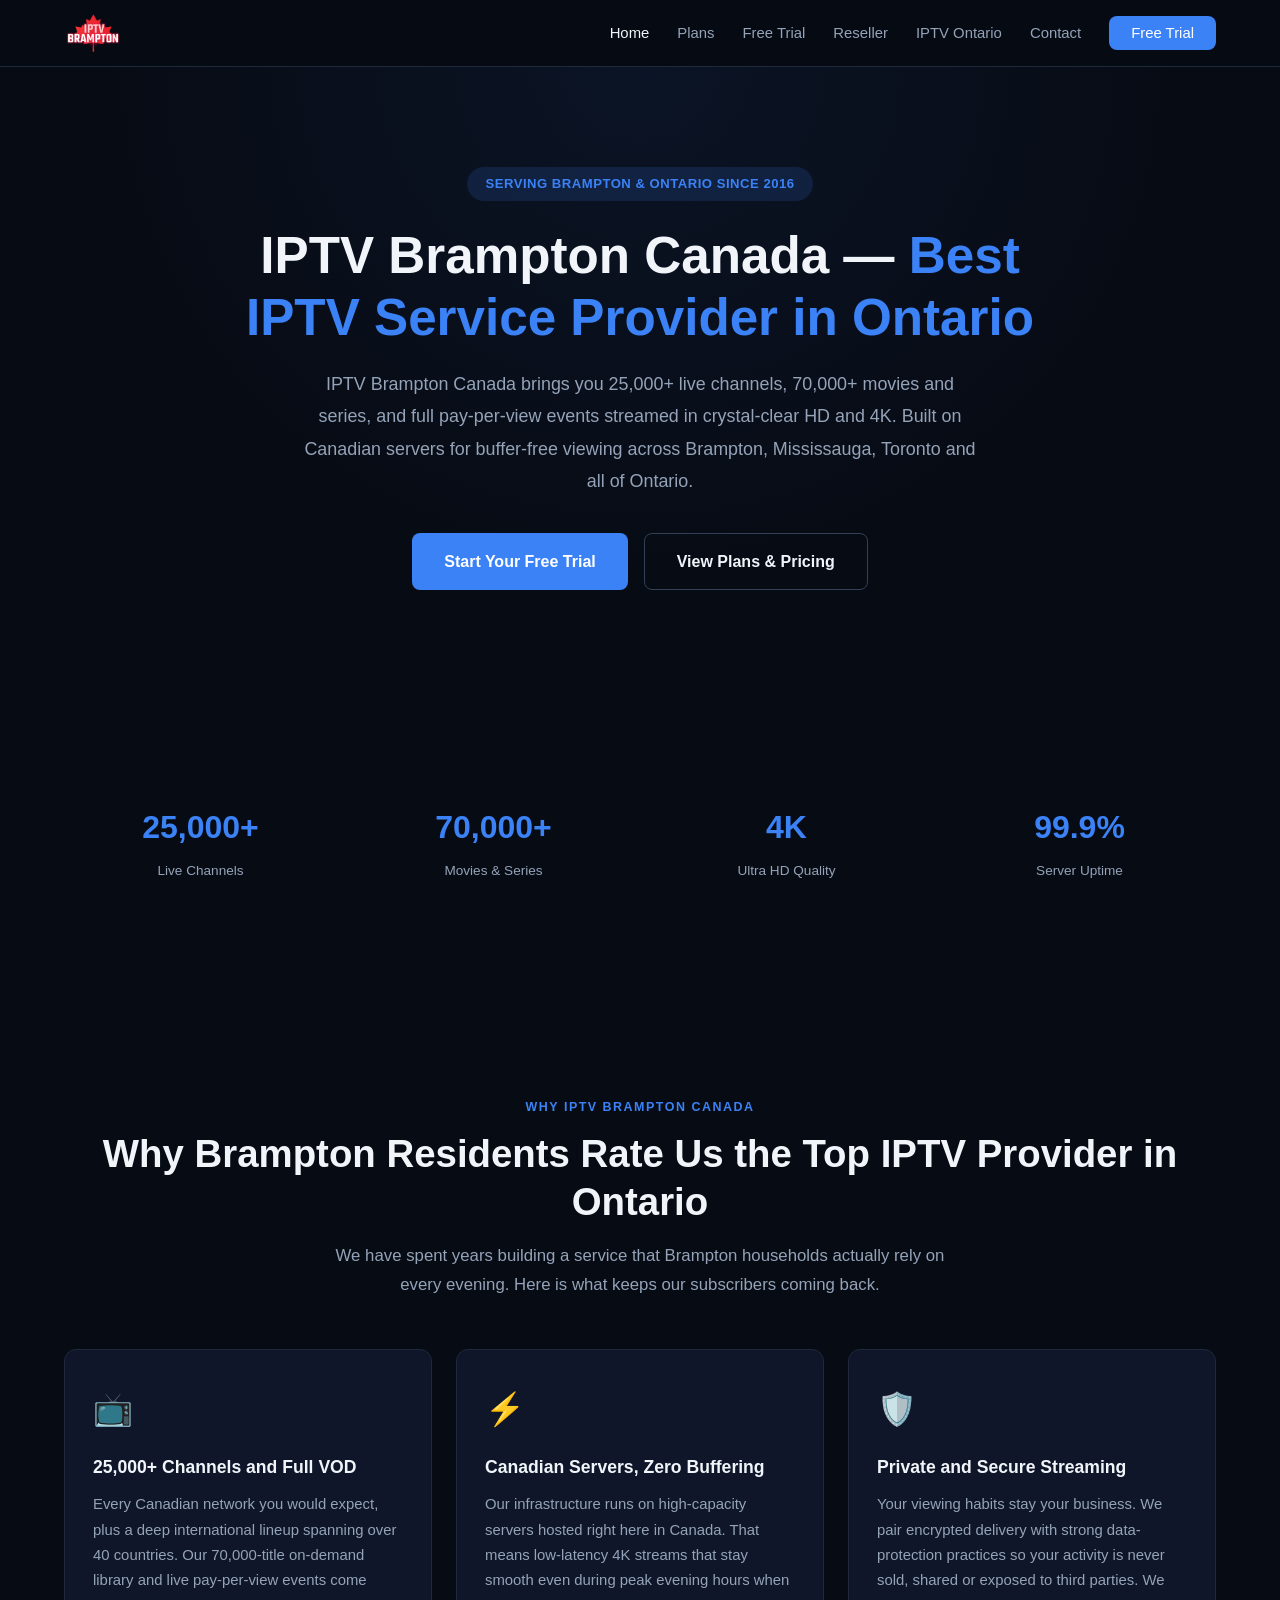
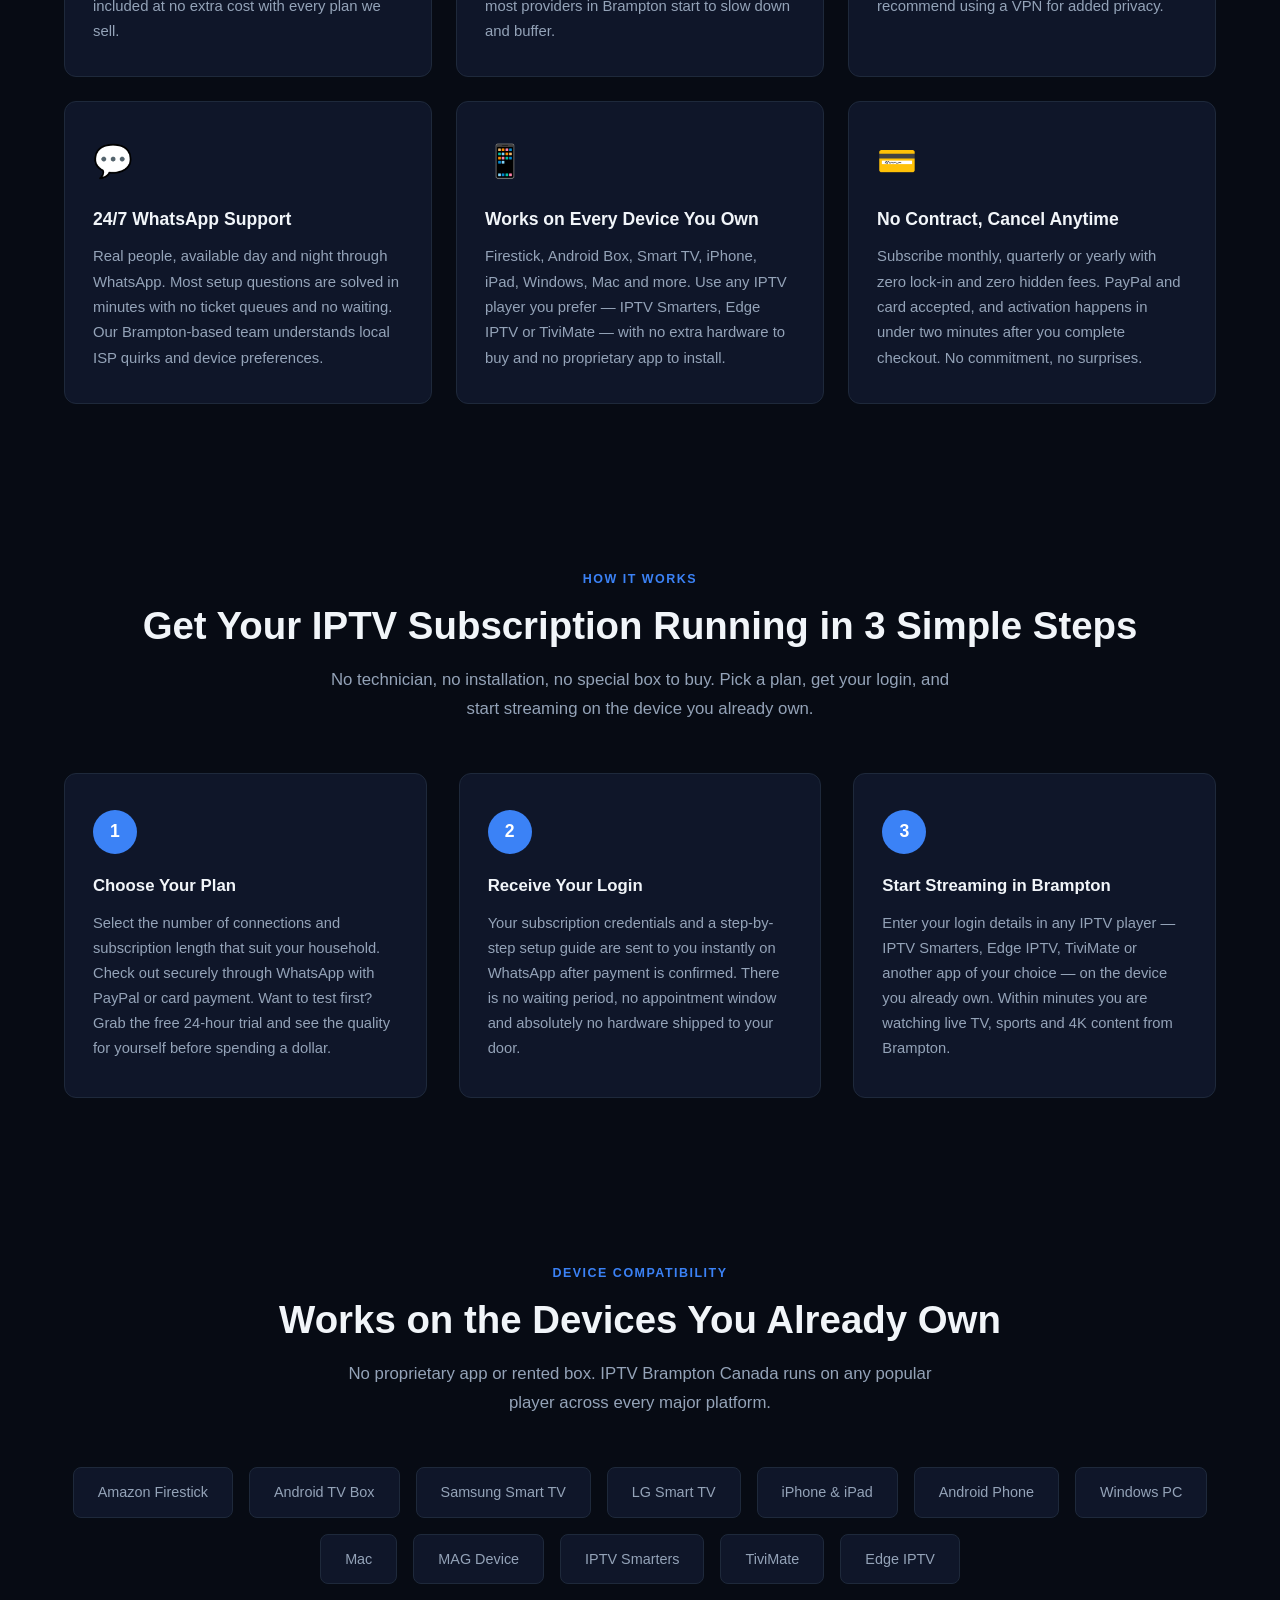
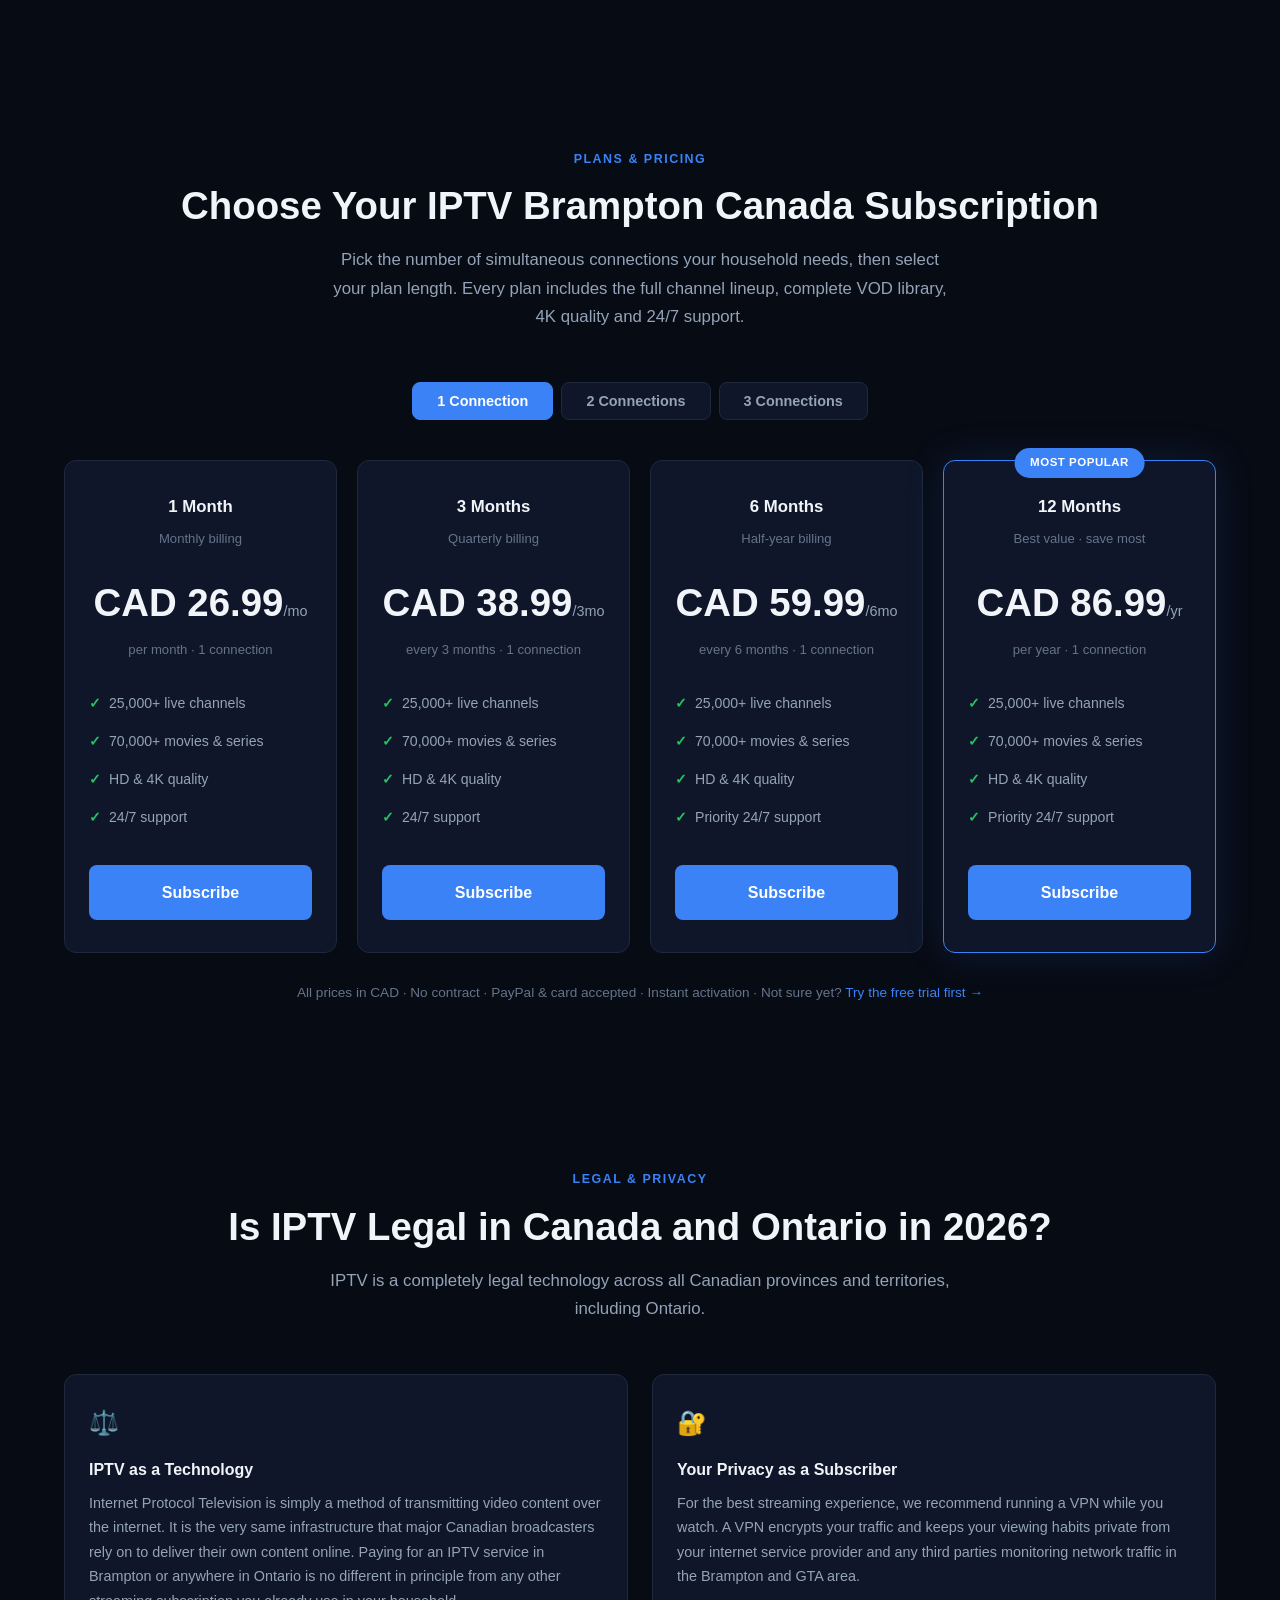
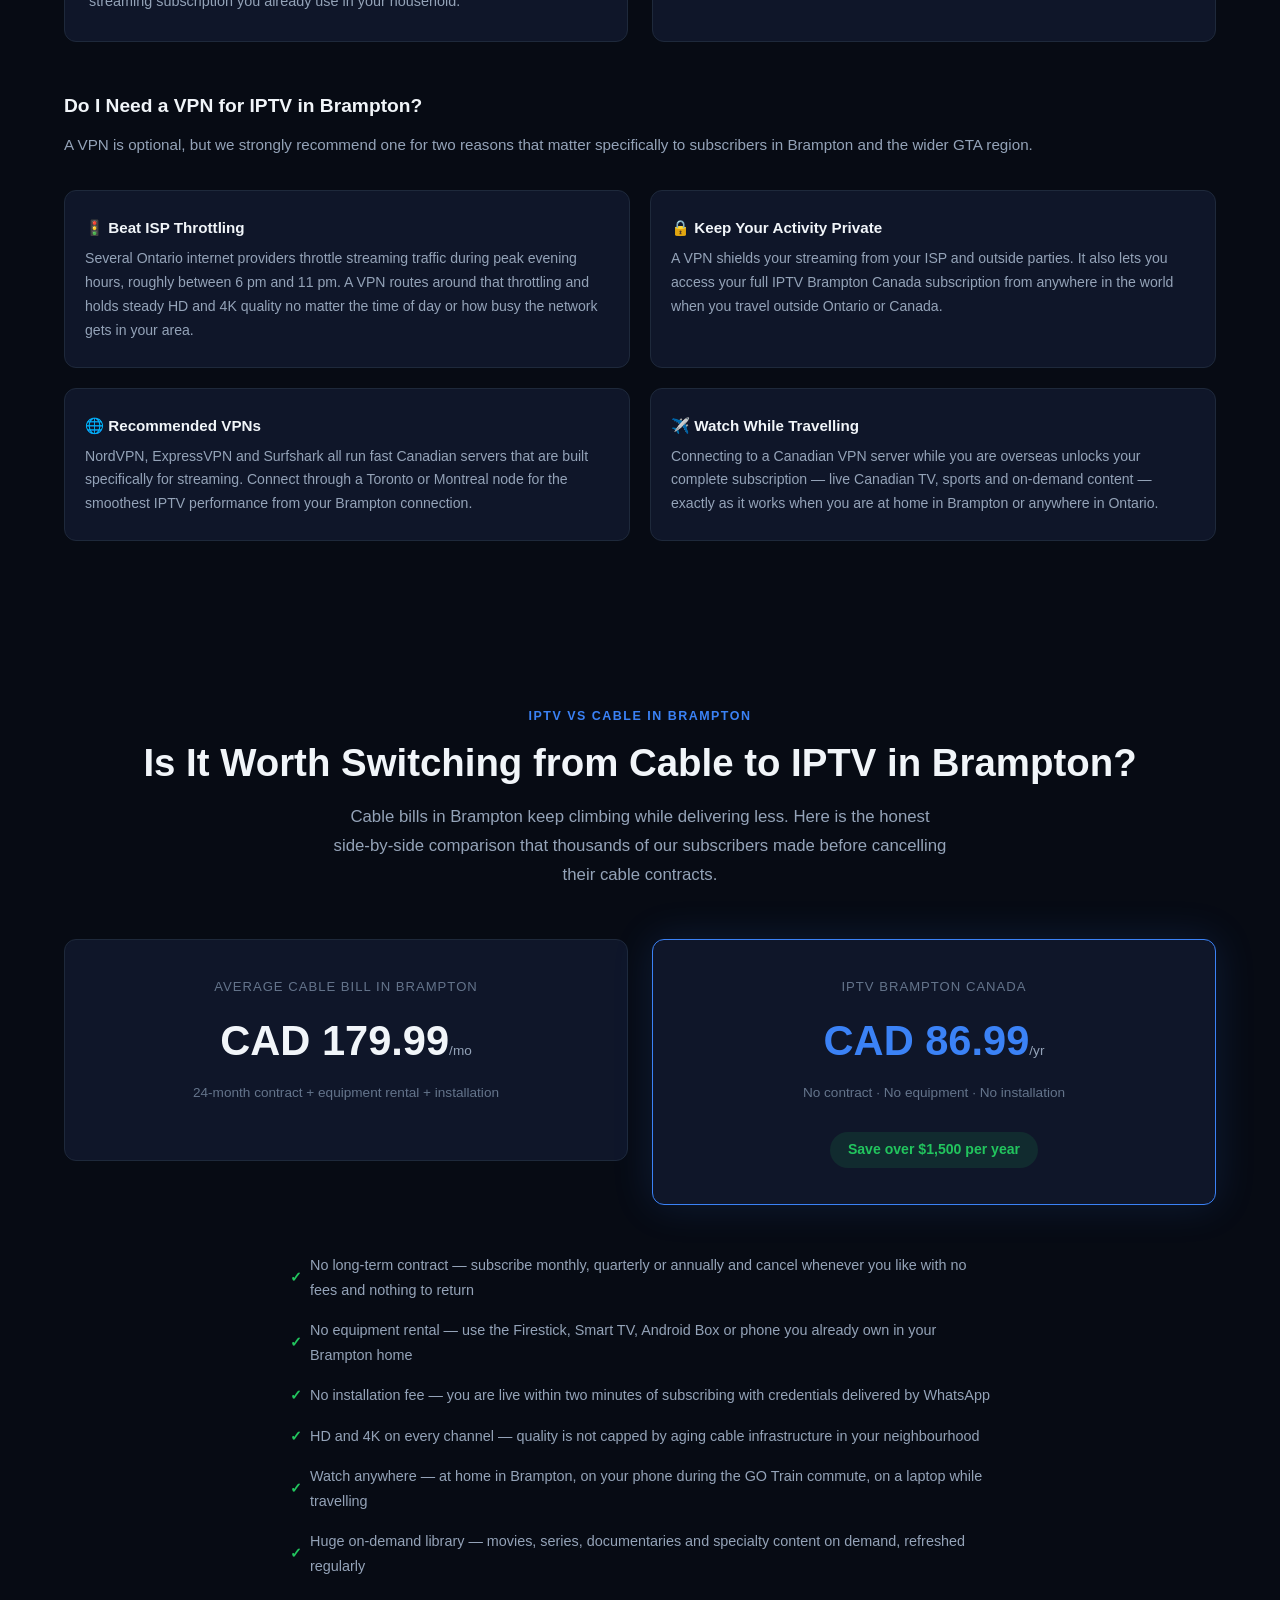
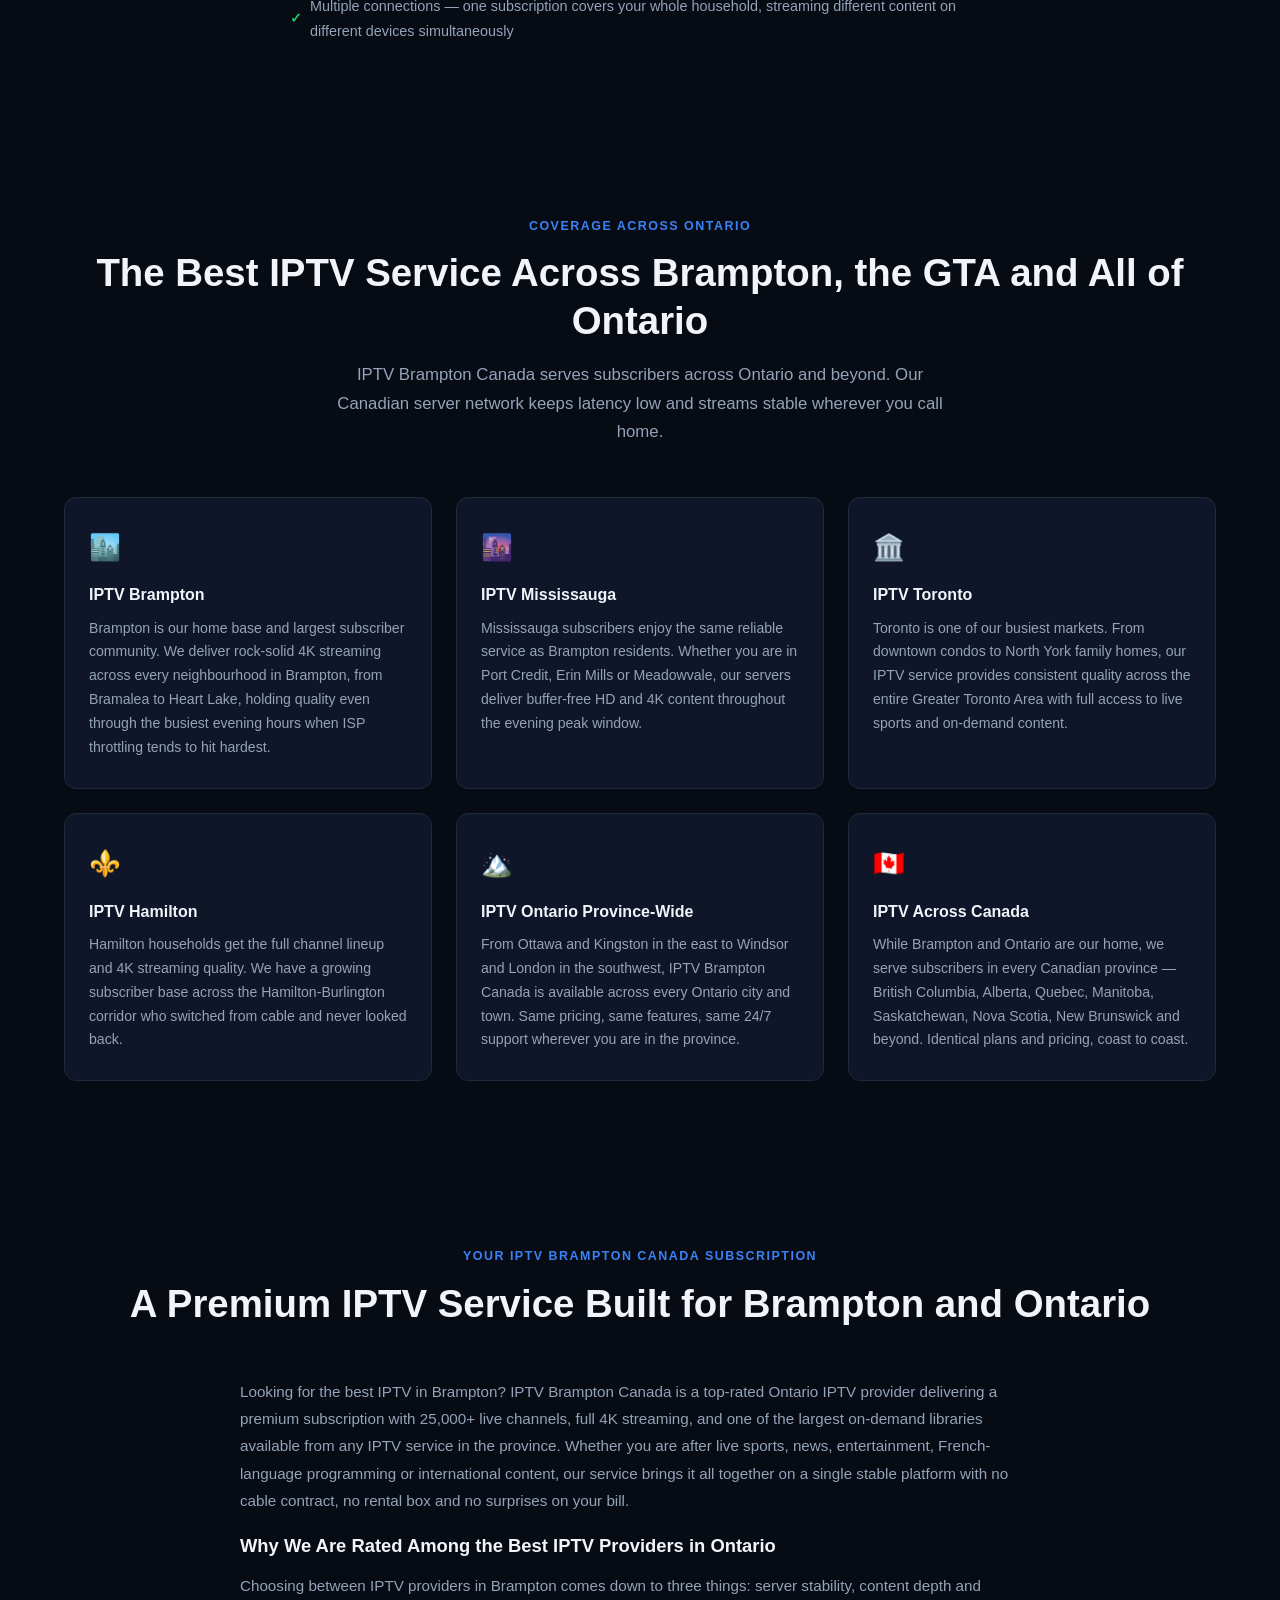
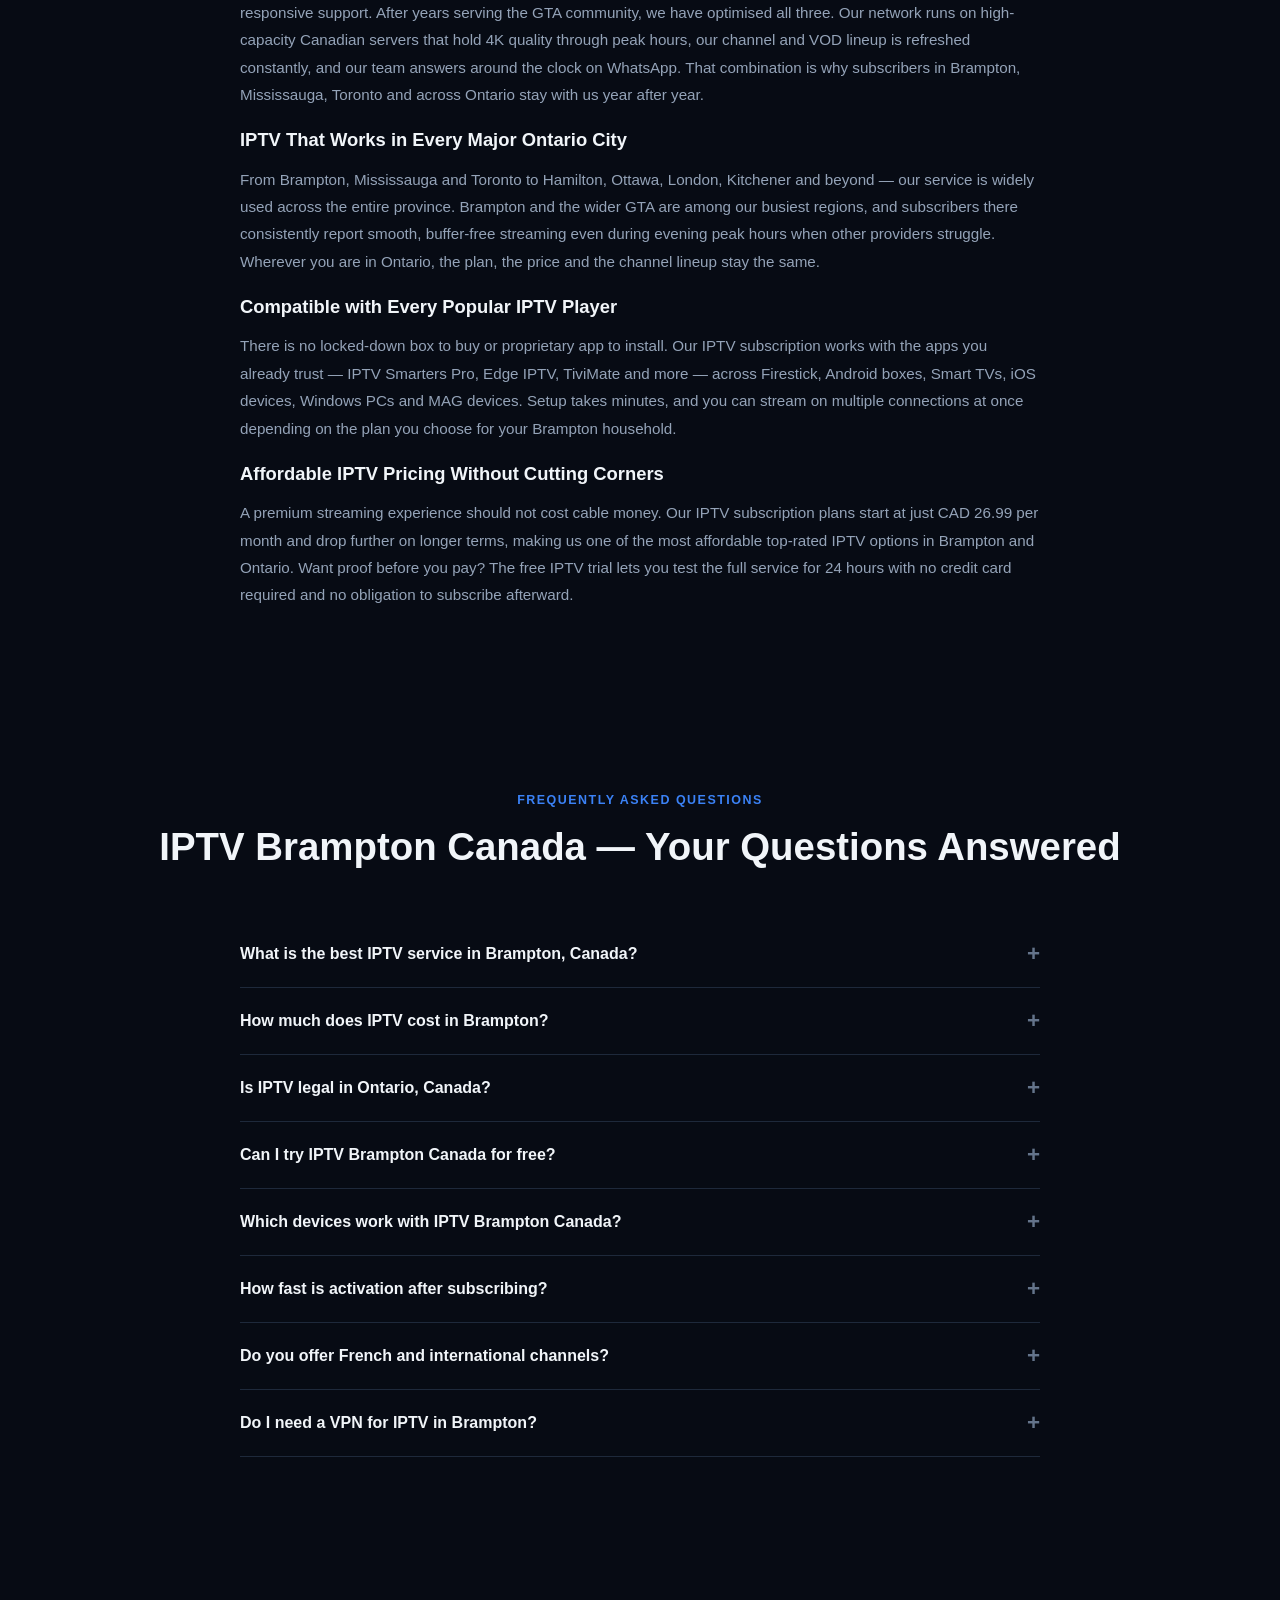
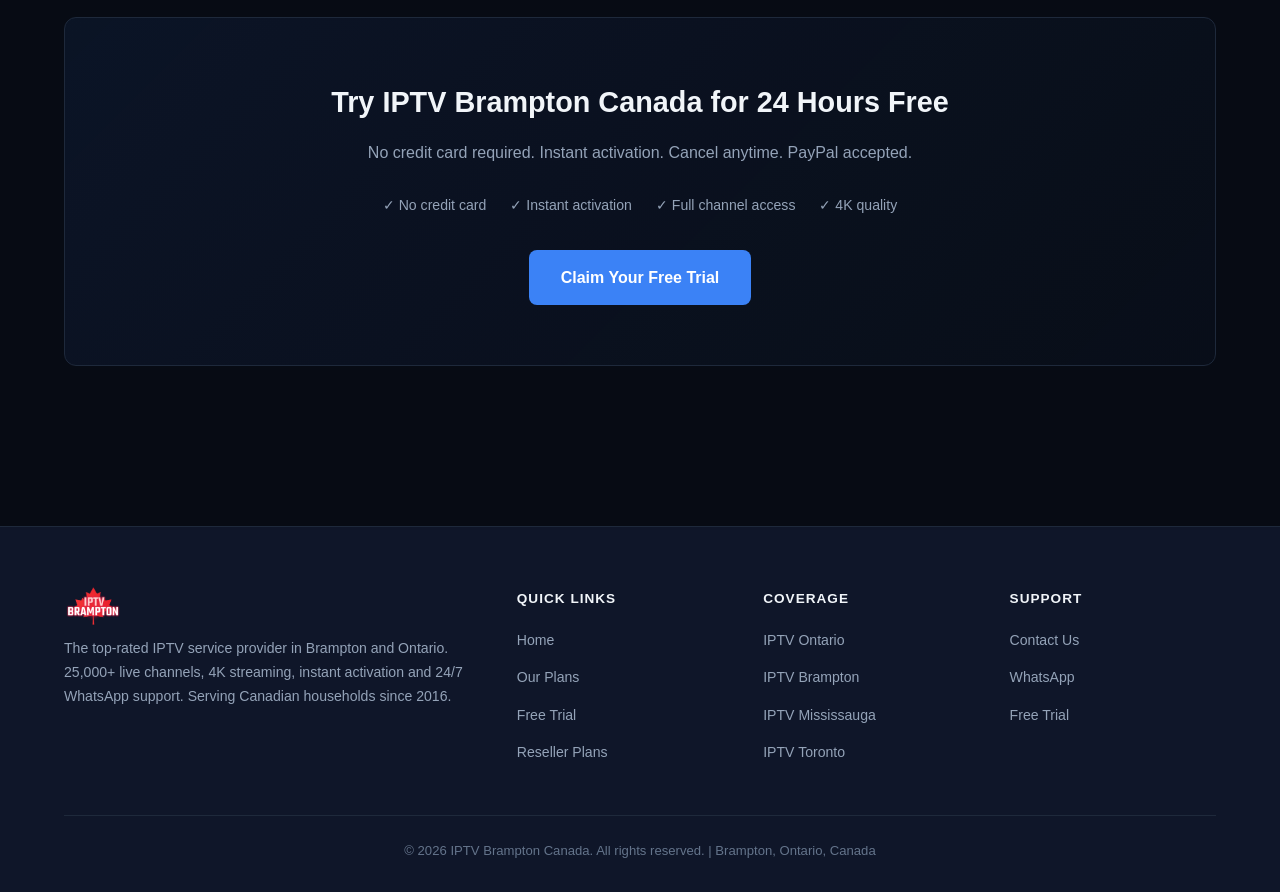
==== index.html @ fc70b1b8 "Add files via upload" ====
<!DOCTYPE html>
<html lang="en">
<head>
<meta charset="UTF-8">
<meta name="viewport" content="width=device-width,initial-scale=1">
<title>IPTV Brampton Canada | Best IPTV Service Provider in Ontario</title>
<meta name="description" content="IPTV Brampton Canada — the top-rated IPTV service provider in Ontario. 25,000+ live channels, 4K streaming, instant activation. Serving Brampton, Mississauga, Toronto and all of Ontario since 2016.">
<meta name="keywords" content="iptv brampton canada, iptv brampton, iptv brampton ontario, brampton iptv, iptv in brampton, iptv ontario, best iptv brampton">
<link rel="canonical" href="https://iptvbramptoncanada.com/">
<link rel="icon" type="image/png" href="/images/favicon.png">
<meta property="og:title" content="IPTV Brampton Canada | Best IPTV Service Provider in Ontario">
<meta property="og:description" content="Top-rated IPTV service in Brampton and Ontario. 25,000+ channels, 4K quality, instant setup. Try free for 24 hours.">
<meta property="og:url" content="https://iptvbramptoncanada.com/">
<meta property="og:type" content="website">
<meta property="og:image" content="https://iptvbramptoncanada.com/images/logo.png">
<meta name="twitter:card" content="summary_large_image">
<meta name="robots" content="index, follow, max-snippet:-1, max-image-preview:large">
<link rel="stylesheet" href="/css/style.css">
<script type="application/ld+json">
{
  "@context":"https://schema.org",
  "@type":"LocalBusiness",
  "name":"IPTV Brampton Canada",
  "description":"Best IPTV service provider in Brampton, Ontario. Premium live TV, sports and 4K streaming.",
  "url":"https://iptvbramptoncanada.com",
  "image":"https://iptvbramptoncanada.com/images/logo.png",
  "telephone":"+14502317827",
  "address":{"@type":"PostalAddress","addressLocality":"Brampton","addressRegion":"Ontario","addressCountry":"CA"},
  "areaServed":[
    {"@type":"City","name":"Brampton"},
    {"@type":"City","name":"Mississauga"},
    {"@type":"City","name":"Toronto"},
    {"@type":"AdministrativeArea","name":"Ontario"}
  ],
  "priceRange":"CAD 26.99 - CAD 86.99",
  "sameAs":[]
}
</script>
<script type="application/ld+json">
{
  "@context":"https://schema.org",
  "@type":"FAQPage",
  "mainEntity":[
    {"@type":"Question","name":"What is the best IPTV service in Brampton, Canada?","acceptedAnswer":{"@type":"Answer","text":"IPTV Brampton Canada is consistently rated among the top IPTV providers in Brampton and Ontario. With 25,000+ live channels, 4K streaming quality, Canadian-hosted servers and instant activation, our service delivers reliable entertainment to thousands of households across the GTA. Start with our free 24-hour trial to see the difference."}},
    {"@type":"Question","name":"How much does IPTV cost in Brampton?","acceptedAnswer":{"@type":"Answer","text":"Our IPTV plans start at CAD 26.99 per month for a single connection. The 12-month plan costs CAD 86.99 per year, offering the best value. Multi-connection plans for households are also available. There is no contract, no equipment fee, and PayPal and card are accepted."}},
    {"@type":"Question","name":"Is IPTV legal in Ontario, Canada?","acceptedAnswer":{"@type":"Answer","text":"Yes, IPTV is a fully legal technology in Canada. Internet Protocol Television simply delivers video content over the internet, the same way platforms like Netflix or Crave operate. The CRTC regulates Canadian broadcasting but does not restrict IPTV as a delivery method."}},
    {"@type":"Question","name":"Can I try IPTV Brampton Canada for free?","acceptedAnswer":{"@type":"Answer","text":"Absolutely. We offer a free 24-hour trial with no credit card required. You get full access to every channel, the complete on-demand library, and 4K streaming quality so you can test the service on your own devices before subscribing."}},
    {"@type":"Question","name":"Which devices work with IPTV Brampton Canada?","acceptedAnswer":{"@type":"Answer","text":"Our service works on Amazon Firestick, Android boxes and phones, Samsung and LG Smart TVs, iPhones, iPads, Windows PCs and Macs. You can use any popular IPTV player including IPTV Smarters, TiviMate, or Edge IPTV — no special hardware needed."}},
    {"@type":"Question","name":"How fast is activation after subscribing?","acceptedAnswer":{"@type":"Answer","text":"Activation is instant. After payment, your login credentials and setup instructions are sent via WhatsApp within minutes. Most subscribers are streaming within two minutes of checkout, with no technician visit required."}}
  ]
}
</script>
</head>
<body>

<header class="site-header">
  <div class="header-inner">
    <a href="/" class="logo"><img src="/images/logo.png" alt="IPTV Brampton Canada" width="160" height="38"> </a>
    <button class="hamburger" aria-label="Menu">&#9776;</button>
    <nav>
      <ul class="nav">
        <li><a href="/" class="active">Home</a></li>
        <li><a href="/our-plans/">Plans</a></li>
        <li><a href="/free-trial/">Free Trial</a></li>
        <li><a href="/reseller-plans/">Reseller</a></li>
        <li><a href="/iptv-ontario/">IPTV Ontario</a></li>
        <li><a href="/contact/">Contact</a></li>
        <li><a href="https://wa.me/14502317827?text=Hey%20Iptvbramptoncanada%2C%20i%20want%20a%20free%20trial%20before%20subscribing" class="nav-cta" target="_blank" rel="noopener">Free Trial</a></li>
      </ul>
    </nav>
  </div>
</header>

<main>

<section class="hero">
  <div class="container">
    <span class="hero-badge">SERVING BRAMPTON &amp; ONTARIO SINCE 2016</span>
    <h1>IPTV Brampton Canada &mdash; <span>Best IPTV Service Provider in Ontario</span></h1>
    <p>IPTV Brampton Canada brings you 25,000+ live channels, 70,000+ movies and series, and full pay-per-view events streamed in crystal-clear HD and 4K. Built on Canadian servers for buffer-free viewing across Brampton, Mississauga, Toronto and all of Ontario.</p>
    <div class="hero-btns">
      <a href="https://wa.me/14502317827?text=Hey%20Iptvbramptoncanada%2C%20i%20want%20a%20free%20trial%20before%20subscribing" class="btn btn-primary" target="_blank" rel="noopener">Start Your Free Trial</a>
      <a href="/our-plans/" class="btn btn-outline">View Plans &amp; Pricing</a>
    </div>
  </div>
</section>

<section>
  <div class="container">
    <div class="stats">
      <div class="stat"><div class="stat-num">25,000+</div><div class="stat-label">Live Channels</div></div>
      <div class="stat"><div class="stat-num">70,000+</div><div class="stat-label">Movies &amp; Series</div></div>
      <div class="stat"><div class="stat-num">4K</div><div class="stat-label">Ultra HD Quality</div></div>
      <div class="stat"><div class="stat-num">99.9%</div><div class="stat-label">Server Uptime</div></div>
    </div>
  </div>
</section>

<section id="why">
  <div class="container">
    <div class="section-header center">
      <span class="section-badge">Why IPTV Brampton Canada</span>
      <h2 class="section-title">Why Brampton Residents Rate Us the Top IPTV Provider in Ontario</h2>
      <p class="section-sub">We have spent years building a service that Brampton households actually rely on every evening. Here is what keeps our subscribers coming back.</p>
    </div>
    <div class="features-grid">
      <div class="feature-card">
        <div class="feature-icon">📺</div>
        <h3>25,000+ Channels and Full VOD</h3>
        <p>Every Canadian network you would expect, plus a deep international lineup spanning over 40 countries. Our 70,000-title on-demand library and live pay-per-view events come included at no extra cost with every plan we sell.</p>
      </div>
      <div class="feature-card">
        <div class="feature-icon">⚡</div>
        <h3>Canadian Servers, Zero Buffering</h3>
        <p>Our infrastructure runs on high-capacity servers hosted right here in Canada. That means low-latency 4K streams that stay smooth even during peak evening hours when most providers in Brampton start to slow down and buffer.</p>
      </div>
      <div class="feature-card">
        <div class="feature-icon">🛡️</div>
        <h3>Private and Secure Streaming</h3>
        <p>Your viewing habits stay your business. We pair encrypted delivery with strong data-protection practices so your activity is never sold, shared or exposed to third parties. We recommend using a VPN for added privacy.</p>
      </div>
      <div class="feature-card">
        <div class="feature-icon">💬</div>
        <h3>24/7 WhatsApp Support</h3>
        <p>Real people, available day and night through WhatsApp. Most setup questions are solved in minutes with no ticket queues and no waiting. Our Brampton-based team understands local ISP quirks and device preferences.</p>
      </div>
      <div class="feature-card">
        <div class="feature-icon">📱</div>
        <h3>Works on Every Device You Own</h3>
        <p>Firestick, Android Box, Smart TV, iPhone, iPad, Windows, Mac and more. Use any IPTV player you prefer — IPTV Smarters, Edge IPTV or TiviMate — with no extra hardware to buy and no proprietary app to install.</p>
      </div>
      <div class="feature-card">
        <div class="feature-icon">💳</div>
        <h3>No Contract, Cancel Anytime</h3>
        <p>Subscribe monthly, quarterly or yearly with zero lock-in and zero hidden fees. PayPal and card accepted, and activation happens in under two minutes after you complete checkout. No commitment, no surprises.</p>
      </div>
    </div>
  </div>
</section>

<section id="how">
  <div class="container">
    <div class="section-header center">
      <span class="section-badge">How It Works</span>
      <h2 class="section-title">Get Your IPTV Subscription Running in 3 Simple Steps</h2>
      <p class="section-sub">No technician, no installation, no special box to buy. Pick a plan, get your login, and start streaming on the device you already own.</p>
    </div>
    <div class="steps">
      <div class="step">
        <div class="step-num">1</div>
        <h3>Choose Your Plan</h3>
        <p>Select the number of connections and subscription length that suit your household. Check out securely through WhatsApp with PayPal or card payment. Want to test first? Grab the free 24-hour trial and see the quality for yourself before spending a dollar.</p>
      </div>
      <div class="step">
        <div class="step-num">2</div>
        <h3>Receive Your Login</h3>
        <p>Your subscription credentials and a step-by-step setup guide are sent to you instantly on WhatsApp after payment is confirmed. There is no waiting period, no appointment window and absolutely no hardware shipped to your door.</p>
      </div>
      <div class="step">
        <div class="step-num">3</div>
        <h3>Start Streaming in Brampton</h3>
        <p>Enter your login details in any IPTV player — IPTV Smarters, Edge IPTV, TiviMate or another app of your choice — on the device you already own. Within minutes you are watching live TV, sports and 4K content from Brampton.</p>
      </div>
    </div>
  </div>
</section>

<section id="devices">
  <div class="container">
    <div class="section-header center">
      <span class="section-badge">Device Compatibility</span>
      <h2 class="section-title">Works on the Devices You Already Own</h2>
      <p class="section-sub">No proprietary app or rented box. IPTV Brampton Canada runs on any popular player across every major platform.</p>
    </div>
    <div class="devices-grid">
      <span class="device-tag">Amazon Firestick</span>
      <span class="device-tag">Android TV Box</span>
      <span class="device-tag">Samsung Smart TV</span>
      <span class="device-tag">LG Smart TV</span>
      <span class="device-tag">iPhone &amp; iPad</span>
      <span class="device-tag">Android Phone</span>
      <span class="device-tag">Windows PC</span>
      <span class="device-tag">Mac</span>
      <span class="device-tag">MAG Device</span>
      <span class="device-tag">IPTV Smarters</span>
      <span class="device-tag">TiviMate</span>
      <span class="device-tag">Edge IPTV</span>
    </div>
  </div>
</section>

<section id="pricing">
  <div class="container">
    <div class="section-header center">
      <span class="section-badge">Plans &amp; Pricing</span>
      <h2 class="section-title">Choose Your IPTV Brampton Canada Subscription</h2>
      <p class="section-sub">Pick the number of simultaneous connections your household needs, then select your plan length. Every plan includes the full channel lineup, complete VOD library, 4K quality and 24/7 support.</p>
    </div>

    <div class="pricing-tabs">
      <button class="pricing-tab active" data-tab="1">1 Connection</button>
      <button class="pricing-tab" data-tab="2">2 Connections</button>
      <button class="pricing-tab" data-tab="3">3 Connections</button>
    </div>

    <div class="pricing-group" data-group="1" style="display:grid">
      <div class="pricing-grid">
        <div class="price-card">
          <h3>1 Month</h3>
          <div class="billing">Monthly billing</div>
          <div class="price-amount">CAD 26.99<span>/mo</span></div>
          <div class="price-period">per month &middot; 1 connection</div>
          <ul class="price-features">
            <li>25,000+ live channels</li>
            <li>70,000+ movies &amp; series</li>
            <li>HD &amp; 4K quality</li>
            <li>24/7 support</li>
          </ul>
          <a href="https://wa.me/14502317827?text=Hey%20Iptvbramptoncanada%2C%20I%20want%20to%20buy%201%20month%201%20connection%2C%20send%20me%20payment%20link" class="btn btn-primary" target="_blank" rel="noopener">Subscribe</a>
        </div>
        <div class="price-card">
          <h3>3 Months</h3>
          <div class="billing">Quarterly billing</div>
          <div class="price-amount">CAD 38.99<span>/3mo</span></div>
          <div class="price-period">every 3 months &middot; 1 connection</div>
          <ul class="price-features">
            <li>25,000+ live channels</li>
            <li>70,000+ movies &amp; series</li>
            <li>HD &amp; 4K quality</li>
            <li>24/7 support</li>
          </ul>
          <a href="https://wa.me/14502317827?text=Hey%20Iptvbramptoncanada%2C%20I%20want%20to%20buy%203%20months%201%20connection%2C%20send%20me%20payment%20link" class="btn btn-primary" target="_blank" rel="noopener">Subscribe</a>
        </div>
        <div class="price-card">
          <h3>6 Months</h3>
          <div class="billing">Half-year billing</div>
          <div class="price-amount">CAD 59.99<span>/6mo</span></div>
          <div class="price-period">every 6 months &middot; 1 connection</div>
          <ul class="price-features">
            <li>25,000+ live channels</li>
            <li>70,000+ movies &amp; series</li>
            <li>HD &amp; 4K quality</li>
            <li>Priority 24/7 support</li>
          </ul>
          <a href="https://wa.me/14502317827?text=Hey%20Iptvbramptoncanada%2C%20I%20want%20to%20buy%206%20months%201%20connection%2C%20send%20me%20payment%20link" class="btn btn-primary" target="_blank" rel="noopener">Subscribe</a>
        </div>
        <div class="price-card popular">
          <span class="popular-badge">Most Popular</span>
          <h3>12 Months</h3>
          <div class="billing">Best value &middot; save most</div>
          <div class="price-amount">CAD 86.99<span>/yr</span></div>
          <div class="price-period">per year &middot; 1 connection</div>
          <ul class="price-features">
            <li>25,000+ live channels</li>
            <li>70,000+ movies &amp; series</li>
            <li>HD &amp; 4K quality</li>
            <li>Priority 24/7 support</li>
          </ul>
          <a href="https://wa.me/14502317827?text=Hey%20Iptvbramptoncanada%2C%20I%20want%20to%20buy%2012%20months%201%20connection%2C%20send%20me%20payment%20link" class="btn btn-primary" target="_blank" rel="noopener">Subscribe</a>
        </div>
      </div>
    </div>

    <div class="pricing-group" data-group="2" style="display:none">
      <div class="pricing-grid">
        <div class="price-card">
          <h3>1 Month</h3>
          <div class="billing">Monthly billing</div>
          <div class="price-amount">CAD 34.99<span>/mo</span></div>
          <div class="price-period">per month &middot; 2 connections</div>
          <ul class="price-features">
            <li>25,000+ live channels</li>
            <li>70,000+ movies &amp; series</li>
            <li>HD &amp; 4K quality</li>
            <li>24/7 support</li>
          </ul>
          <a href="https://wa.me/14502317827?text=Hey%20Iptvbramptoncanada%2C%20I%20want%20to%20buy%201%20month%202%20connections%2C%20send%20me%20payment%20link" class="btn btn-primary" target="_blank" rel="noopener">Subscribe</a>
        </div>
        <div class="price-card">
          <h3>3 Months</h3>
          <div class="billing">Quarterly billing</div>
          <div class="price-amount">CAD 49.99<span>/3mo</span></div>
          <div class="price-period">every 3 months &middot; 2 connections</div>
          <ul class="price-features">
            <li>25,000+ live channels</li>
            <li>70,000+ movies &amp; series</li>
            <li>HD &amp; 4K quality</li>
            <li>24/7 support</li>
          </ul>
          <a href="https://wa.me/14502317827?text=Hey%20Iptvbramptoncanada%2C%20I%20want%20to%20buy%203%20months%202%20connections%2C%20send%20me%20payment%20link" class="btn btn-primary" target="_blank" rel="noopener">Subscribe</a>
        </div>
        <div class="price-card">
          <h3>6 Months</h3>
          <div class="billing">Half-year billing</div>
          <div class="price-amount">CAD 74.99<span>/6mo</span></div>
          <div class="price-period">every 6 months &middot; 2 connections</div>
          <ul class="price-features">
            <li>25,000+ live channels</li>
            <li>70,000+ movies &amp; series</li>
            <li>HD &amp; 4K quality</li>
            <li>Priority 24/7 support</li>
          </ul>
          <a href="https://wa.me/14502317827?text=Hey%20Iptvbramptoncanada%2C%20I%20want%20to%20buy%206%20months%202%20connections%2C%20send%20me%20payment%20link" class="btn btn-primary" target="_blank" rel="noopener">Subscribe</a>
        </div>
        <div class="price-card popular">
          <span class="popular-badge">Most Popular</span>
          <h3>12 Months</h3>
          <div class="billing">Best value &middot; save most</div>
          <div class="price-amount">CAD 109.99<span>/yr</span></div>
          <div class="price-period">per year &middot; 2 connections</div>
          <ul class="price-features">
            <li>25,000+ live channels</li>
            <li>70,000+ movies &amp; series</li>
            <li>HD &amp; 4K quality</li>
            <li>Priority 24/7 support</li>
          </ul>
          <a href="https://wa.me/14502317827?text=Hey%20Iptvbramptoncanada%2C%20I%20want%20to%20buy%2012%20months%202%20connections%2C%20send%20me%20payment%20link" class="btn btn-primary" target="_blank" rel="noopener">Subscribe</a>
        </div>
      </div>
    </div>

    <div class="pricing-group" data-group="3" style="display:none">
      <div class="pricing-grid">
        <div class="price-card">
          <h3>1 Month</h3>
          <div class="billing">Monthly billing</div>
          <div class="price-amount">CAD 42.99<span>/mo</span></div>
          <div class="price-period">per month &middot; 3 connections</div>
          <ul class="price-features">
            <li>25,000+ live channels</li>
            <li>70,000+ movies &amp; series</li>
            <li>HD &amp; 4K quality</li>
            <li>24/7 support</li>
          </ul>
          <a href="https://wa.me/14502317827?text=Hey%20Iptvbramptoncanada%2C%20I%20want%20to%20buy%201%20month%203%20connections%2C%20send%20me%20payment%20link" class="btn btn-primary" target="_blank" rel="noopener">Subscribe</a>
        </div>
        <div class="price-card">
          <h3>3 Months</h3>
          <div class="billing">Quarterly billing</div>
          <div class="price-amount">CAD 59.99<span>/3mo</span></div>
          <div class="price-period">every 3 months &middot; 3 connections</div>
          <ul class="price-features">
            <li>25,000+ live channels</li>
            <li>70,000+ movies &amp; series</li>
            <li>HD &amp; 4K quality</li>
            <li>24/7 support</li>
          </ul>
          <a href="https://wa.me/14502317827?text=Hey%20Iptvbramptoncanada%2C%20I%20want%20to%20buy%203%20months%203%20connections%2C%20send%20me%20payment%20link" class="btn btn-primary" target="_blank" rel="noopener">Subscribe</a>
        </div>
        <div class="price-card">
          <h3>6 Months</h3>
          <div class="billing">Half-year billing</div>
          <div class="price-amount">CAD 89.99<span>/6mo</span></div>
          <div class="price-period">every 6 months &middot; 3 connections</div>
          <ul class="price-features">
            <li>25,000+ live channels</li>
            <li>70,000+ movies &amp; series</li>
            <li>HD &amp; 4K quality</li>
            <li>Priority 24/7 support</li>
          </ul>
          <a href="https://wa.me/14502317827?text=Hey%20Iptvbramptoncanada%2C%20I%20want%20to%20buy%206%20months%203%20connections%2C%20send%20me%20payment%20link" class="btn btn-primary" target="_blank" rel="noopener">Subscribe</a>
        </div>
        <div class="price-card popular">
          <span class="popular-badge">Most Popular</span>
          <h3>12 Months</h3>
          <div class="billing">Best value &middot; save most</div>
          <div class="price-amount">CAD 129.99<span>/yr</span></div>
          <div class="price-period">per year &middot; 3 connections</div>
          <ul class="price-features">
            <li>25,000+ live channels</li>
            <li>70,000+ movies &amp; series</li>
            <li>HD &amp; 4K quality</li>
            <li>Priority 24/7 support</li>
          </ul>
          <a href="https://wa.me/14502317827?text=Hey%20Iptvbramptoncanada%2C%20I%20want%20to%20buy%2012%20months%203%20connections%2C%20send%20me%20payment%20link" class="btn btn-primary" target="_blank" rel="noopener">Subscribe</a>
        </div>
      </div>
    </div>

    <p class="pricing-note">All prices in CAD &middot; No contract &middot; PayPal &amp; card accepted &middot; Instant activation &middot; Not sure yet? <a href="https://wa.me/14502317827?text=Hey%20Iptvbramptoncanada%2C%20i%20want%20a%20free%20trial%20before%20subscribing" target="_blank" rel="noopener">Try the free trial first &rarr;</a></p>
  </div>
</section>

<section id="legal">
  <div class="container">
    <div class="section-header center">
      <span class="section-badge">Legal &amp; Privacy</span>
      <h2 class="section-title">Is IPTV Legal in Canada and Ontario in 2026?</h2>
      <p class="section-sub">IPTV is a completely legal technology across all Canadian provinces and territories, including Ontario.</p>
    </div>
    <div class="legal-grid">
      <div class="legal-card">
        <div class="icon">⚖️</div>
        <h3>IPTV as a Technology</h3>
        <p>Internet Protocol Television is simply a method of transmitting video content over the internet. It is the very same infrastructure that major Canadian broadcasters rely on to deliver their own content online. Paying for an IPTV service in Brampton or anywhere in Ontario is no different in principle from any other streaming subscription you already use in your household.</p>
      </div>
      <div class="legal-card">
        <div class="icon">🔐</div>
        <h3>Your Privacy as a Subscriber</h3>
        <p>For the best streaming experience, we recommend running a VPN while you watch. A VPN encrypts your traffic and keeps your viewing habits private from your internet service provider and any third parties monitoring network traffic in the Brampton and GTA area.</p>
      </div>
    </div>

    <h3 style="margin-top:48px;margin-bottom:8px;font-size:1.2rem">Do I Need a VPN for IPTV in Brampton?</h3>
    <p style="color:var(--text-muted);margin-bottom:24px;font-size:.95rem;line-height:1.8">A VPN is optional, but we strongly recommend one for two reasons that matter specifically to subscribers in Brampton and the wider GTA region.</p>
    <div class="vpn-grid">
      <div class="vpn-card">
        <h4>🚦 Beat ISP Throttling</h4>
        <p>Several Ontario internet providers throttle streaming traffic during peak evening hours, roughly between 6 pm and 11 pm. A VPN routes around that throttling and holds steady HD and 4K quality no matter the time of day or how busy the network gets in your area.</p>
      </div>
      <div class="vpn-card">
        <h4>🔒 Keep Your Activity Private</h4>
        <p>A VPN shields your streaming from your ISP and outside parties. It also lets you access your full IPTV Brampton Canada subscription from anywhere in the world when you travel outside Ontario or Canada.</p>
      </div>
      <div class="vpn-card">
        <h4>🌐 Recommended VPNs</h4>
        <p>NordVPN, ExpressVPN and Surfshark all run fast Canadian servers that are built specifically for streaming. Connect through a Toronto or Montreal node for the smoothest IPTV performance from your Brampton connection.</p>
      </div>
      <div class="vpn-card">
        <h4>✈️ Watch While Travelling</h4>
        <p>Connecting to a Canadian VPN server while you are overseas unlocks your complete subscription — live Canadian TV, sports and on-demand content — exactly as it works when you are at home in Brampton or anywhere in Ontario.</p>
      </div>
    </div>
  </div>
</section>

<section id="compare">
  <div class="container">
    <div class="section-header center">
      <span class="section-badge">IPTV vs Cable in Brampton</span>
      <h2 class="section-title">Is It Worth Switching from Cable to IPTV in Brampton?</h2>
      <p class="section-sub">Cable bills in Brampton keep climbing while delivering less. Here is the honest side-by-side comparison that thousands of our subscribers made before cancelling their cable contracts.</p>
    </div>
    <div class="compare">
      <div class="compare-card">
        <div class="label">Average Cable Bill in Brampton</div>
        <div class="price">CAD 179.99<small>/mo</small></div>
        <div class="note">24-month contract + equipment rental + installation</div>
      </div>
      <div class="compare-card highlight">
        <div class="label">IPTV Brampton Canada</div>
        <div class="price" style="color:var(--accent)">CAD 86.99<small>/yr</small></div>
        <div class="note">No contract &middot; No equipment &middot; No installation</div>
        <span class="save">Save over $1,500 per year</span>
      </div>
    </div>
    <div style="margin-top:40px">
      <ul class="compare-list" style="max-width:700px;margin:0 auto">
        <li>No long-term contract — subscribe monthly, quarterly or annually and cancel whenever you like with no fees and nothing to return</li>
        <li>No equipment rental — use the Firestick, Smart TV, Android Box or phone you already own in your Brampton home</li>
        <li>No installation fee — you are live within two minutes of subscribing with credentials delivered by WhatsApp</li>
        <li>HD and 4K on every channel — quality is not capped by aging cable infrastructure in your neighbourhood</li>
        <li>Watch anywhere — at home in Brampton, on your phone during the GO Train commute, on a laptop while travelling</li>
        <li>Huge on-demand library — movies, series, documentaries and specialty content on demand, refreshed regularly</li>
        <li>Multiple connections — one subscription covers your whole household, streaming different content on different devices simultaneously</li>
      </ul>
    </div>
  </div>
</section>

<section id="coverage">
  <div class="container">
    <div class="section-header center">
      <span class="section-badge">Coverage Across Ontario</span>
      <h2 class="section-title">The Best IPTV Service Across Brampton, the GTA and All of Ontario</h2>
      <p class="section-sub">IPTV Brampton Canada serves subscribers across Ontario and beyond. Our Canadian server network keeps latency low and streams stable wherever you call home.</p>
    </div>
    <div class="coverage-grid">
      <div class="coverage-card">
        <div class="icon">🏙️</div>
        <h3>IPTV Brampton</h3>
        <p>Brampton is our home base and largest subscriber community. We deliver rock-solid 4K streaming across every neighbourhood in Brampton, from Bramalea to Heart Lake, holding quality even through the busiest evening hours when ISP throttling tends to hit hardest.</p>
      </div>
      <div class="coverage-card">
        <div class="icon">🌆</div>
        <h3>IPTV Mississauga</h3>
        <p>Mississauga subscribers enjoy the same reliable service as Brampton residents. Whether you are in Port Credit, Erin Mills or Meadowvale, our servers deliver buffer-free HD and 4K content throughout the evening peak window.</p>
      </div>
      <div class="coverage-card">
        <div class="icon">🏛️</div>
        <h3>IPTV Toronto</h3>
        <p>Toronto is one of our busiest markets. From downtown condos to North York family homes, our IPTV service provides consistent quality across the entire Greater Toronto Area with full access to live sports and on-demand content.</p>
      </div>
      <div class="coverage-card">
        <div class="icon">⚜️</div>
        <h3>IPTV Hamilton</h3>
        <p>Hamilton households get the full channel lineup and 4K streaming quality. We have a growing subscriber base across the Hamilton-Burlington corridor who switched from cable and never looked back.</p>
      </div>
      <div class="coverage-card">
        <div class="icon">🏔️</div>
        <h3>IPTV Ontario Province-Wide</h3>
        <p>From Ottawa and Kingston in the east to Windsor and London in the southwest, IPTV Brampton Canada is available across every Ontario city and town. Same pricing, same features, same 24/7 support wherever you are in the province.</p>
      </div>
      <div class="coverage-card">
        <div class="icon">🇨🇦</div>
        <h3>IPTV Across Canada</h3>
        <p>While Brampton and Ontario are our home, we serve subscribers in every Canadian province — British Columbia, Alberta, Quebec, Manitoba, Saskatchewan, Nova Scotia, New Brunswick and beyond. Identical plans and pricing, coast to coast.</p>
      </div>
    </div>
  </div>
</section>

<section>
  <div class="container">
    <div class="section-header center">
      <span class="section-badge">Your IPTV Brampton Canada Subscription</span>
      <h2 class="section-title">A Premium IPTV Service Built for Brampton and Ontario</h2>
    </div>
    <div class="content-block" style="max-width:800px;margin:0 auto">
      <p>Looking for the best IPTV in Brampton? IPTV Brampton Canada is a top-rated Ontario IPTV provider delivering a premium subscription with 25,000+ live channels, full 4K streaming, and one of the largest on-demand libraries available from any IPTV service in the province. Whether you are after live sports, news, entertainment, French-language programming or international content, our service brings it all together on a single stable platform with no cable contract, no rental box and no surprises on your bill.</p>
      <h3>Why We Are Rated Among the Best IPTV Providers in Ontario</h3>
      <p>Choosing between IPTV providers in Brampton comes down to three things: server stability, content depth and responsive support. After years serving the GTA community, we have optimised all three. Our network runs on high-capacity Canadian servers that hold 4K quality through peak hours, our channel and VOD lineup is refreshed constantly, and our team answers around the clock on WhatsApp. That combination is why subscribers in Brampton, Mississauga, Toronto and across Ontario stay with us year after year.</p>
      <h3>IPTV That Works in Every Major Ontario City</h3>
      <p>From Brampton, Mississauga and Toronto to Hamilton, Ottawa, London, Kitchener and beyond — our service is widely used across the entire province. Brampton and the wider GTA are among our busiest regions, and subscribers there consistently report smooth, buffer-free streaming even during evening peak hours when other providers struggle. Wherever you are in Ontario, the plan, the price and the channel lineup stay the same.</p>
      <h3>Compatible with Every Popular IPTV Player</h3>
      <p>There is no locked-down box to buy or proprietary app to install. Our IPTV subscription works with the apps you already trust — IPTV Smarters Pro, Edge IPTV, TiviMate and more — across Firestick, Android boxes, Smart TVs, iOS devices, Windows PCs and MAG devices. Setup takes minutes, and you can stream on multiple connections at once depending on the plan you choose for your Brampton household.</p>
      <h3>Affordable IPTV Pricing Without Cutting Corners</h3>
      <p>A premium streaming experience should not cost cable money. Our IPTV subscription plans start at just CAD 26.99 per month and drop further on longer terms, making us one of the most affordable top-rated IPTV options in Brampton and Ontario. Want proof before you pay? The free IPTV trial lets you test the full service for 24 hours with no credit card required and no obligation to subscribe afterward.</p>
    </div>
  </div>
</section>

<section id="faq">
  <div class="container">
    <div class="section-header center">
      <span class="section-badge">Frequently Asked Questions</span>
      <h2 class="section-title">IPTV Brampton Canada &mdash; Your Questions Answered</h2>
    </div>
    <div class="faq-list">
      <div class="faq-item">
        <button class="faq-q">What is the best IPTV service in Brampton, Canada?</button>
        <div class="faq-a"><div class="faq-a-inner">IPTV Brampton Canada is consistently rated among the top IPTV providers in Brampton and across Ontario. With 25,000+ live channels, 4K streaming quality, Canadian-hosted servers and instant activation, our service delivers reliable entertainment to thousands of households throughout the GTA. The best way to judge any provider is to try it — start with our free 24-hour trial and see the difference for yourself.</div></div>
      </div>
      <div class="faq-item">
        <button class="faq-q">How much does IPTV cost in Brampton?</button>
        <div class="faq-a"><div class="faq-a-inner">Our IPTV subscription plans start at CAD 26.99 per month for a single connection. The 12-month plan costs CAD 86.99 per year, offering the best value. Multi-connection plans for households that want to stream on multiple screens at once are also available. There is no contract, no equipment fee, and PayPal and card are both accepted for payment.</div></div>
      </div>
      <div class="faq-item">
        <button class="faq-q">Is IPTV legal in Ontario, Canada?</button>
        <div class="faq-a"><div class="faq-a-inner">Yes, IPTV is a fully legal technology in Canada. Internet Protocol Television simply delivers video content over the internet, the same way major streaming platforms operate. The CRTC regulates Canadian broadcasting but does not restrict IPTV as a delivery method. Choosing a paid IPTV subscription works on exactly the same principle as any other streaming service you already use in your Brampton home.</div></div>
      </div>
      <div class="faq-item">
        <button class="faq-q">Can I try IPTV Brampton Canada for free?</button>
        <div class="faq-a"><div class="faq-a-inner">Absolutely. We offer a free 24-hour trial with no credit card required. You get full access to every channel, the complete on-demand library, and 4K streaming quality so you can test the service on your own devices before making any commitment. Most people who try the trial end up subscribing within the first day.</div></div>
      </div>
      <div class="faq-item">
        <button class="faq-q">Which devices work with IPTV Brampton Canada?</button>
        <div class="faq-a"><div class="faq-a-inner">Our service works on Amazon Firestick and Fire TV, Android phones, tablets and TV boxes, Samsung and LG Smart TVs, iPhones, iPads, Windows PCs and Macs. You can use any popular IPTV player including IPTV Smarters, TiviMate or Edge IPTV — no special hardware is needed and no proprietary app has to be installed.</div></div>
      </div>
      <div class="faq-item">
        <button class="faq-q">How fast is activation after subscribing?</button>
        <div class="faq-a"><div class="faq-a-inner">Activation is instant. Once your payment goes through, your login credentials and step-by-step setup instructions are sent to you via WhatsApp within minutes. Most subscribers in Brampton are streaming within two minutes of completing checkout, with no technician visit and no waiting period whatsoever.</div></div>
      </div>
      <div class="faq-item">
        <button class="faq-q">Do you offer French and international channels?</button>
        <div class="faq-a"><div class="faq-a-inner">Yes. Alongside the full Canadian channel lineup we carry an extensive French-language selection for francophone viewers, plus channels from more than 40 countries around the world. This makes our service ideal for the multicultural households that call Brampton and the GTA home.</div></div>
      </div>
      <div class="faq-item">
        <button class="faq-q">Do I need a VPN for IPTV in Brampton?</button>
        <div class="faq-a"><div class="faq-a-inner">A VPN is optional but recommended. Some Ontario internet providers throttle streaming traffic during peak evening hours. A VPN prevents that throttling and also keeps your viewing activity private from your ISP. We recommend NordVPN, ExpressVPN or Surfshark with a Toronto or Montreal server for the best IPTV performance from Brampton.</div></div>
      </div>
    </div>
  </div>
</section>

<section>
  <div class="container">
    <div class="cta-section">
      <h2>Try IPTV Brampton Canada for 24 Hours Free</h2>
      <p>No credit card required. Instant activation. Cancel anytime. PayPal accepted.</p>
      <div class="cta-features">
        <span>✓ No credit card</span>
        <span>✓ Instant activation</span>
        <span>✓ Full channel access</span>
        <span>✓ 4K quality</span>
      </div>
      <a href="https://wa.me/14502317827?text=Hey%20Iptvbramptoncanada%2C%20i%20want%20a%20free%20trial%20before%20subscribing" class="btn btn-primary" target="_blank" rel="noopener">Claim Your Free Trial</a>
    </div>
  </div>
</section>

</main>

<footer class="site-footer">
  <div class="container">
    <div class="footer-grid">
      <div class="footer-brand">
        <a href="/" class="logo"><img src="/images/logo.png" alt="IPTV Brampton Canada" width="160" height="38"></a>
        <p>The top-rated IPTV service provider in Brampton and Ontario. 25,000+ live channels, 4K streaming, instant activation and 24/7 WhatsApp support. Serving Canadian households since 2016.</p>
      </div>
      <div class="footer-col">
        <h4>Quick Links</h4>
        <ul>
          <li><a href="/">Home</a></li>
          <li><a href="/our-plans/">Our Plans</a></li>
          <li><a href="/free-trial/">Free Trial</a></li>
          <li><a href="/reseller-plans/">Reseller Plans</a></li>
        </ul>
      </div>
      <div class="footer-col">
        <h4>Coverage</h4>
        <ul>
          <li><a href="/iptv-ontario/">IPTV Ontario</a></li>
          <li><a href="/#coverage">IPTV Brampton</a></li>
          <li><a href="/#coverage">IPTV Mississauga</a></li>
          <li><a href="/#coverage">IPTV Toronto</a></li>
        </ul>
      </div>
      <div class="footer-col">
        <h4>Support</h4>
        <ul>
          <li><a href="/contact/">Contact Us</a></li>
          <li><a href="https://wa.me/14502317827" target="_blank" rel="noopener">WhatsApp</a></li>
          <li><a href="/free-trial/">Free Trial</a></li>
        </ul>
      </div>
    </div>
    <div class="footer-bottom">
      &copy; 2026 IPTV Brampton Canada. All rights reserved. | Brampton, Ontario, Canada
    </div>
  </div>
</footer>

<script src="/js/main.js"></script>
</body>
</html>
---- css/style.css ----
*,*::before,*::after{box-sizing:border-box;margin:0;padding:0}
:root{
  --bg:#070b14;--bg-card:#0f1629;--bg-card-hover:#151d35;
  --accent:#3b82f6;--accent-hover:#2563eb;--accent-glow:rgba(59,130,246,.15);
  --green:#22c55e;--gold:#eab308;
  --text:#f1f5f9;--text-muted:#94a3b8;--text-dim:#64748b;
  --border:#1e293b;--border-light:#334155;
  --radius:12px;--radius-sm:8px;
  --font:-apple-system,BlinkMacSystemFont,"Segoe UI",Roboto,Oxygen,Ubuntu,sans-serif;
  --max-w:1200px;
}
html{scroll-behavior:smooth;font-size:16px}
body{font-family:var(--font);background:var(--bg);color:var(--text);line-height:1.7;-webkit-font-smoothing:antialiased}
img{max-width:100%;display:block}
a{color:var(--accent);text-decoration:none;transition:color .2s}
a:hover{color:var(--accent-hover)}
.container{max-width:var(--max-w);margin:0 auto;padding:0 24px}

/* ── HEADER ── */
.site-header{position:sticky;top:0;z-index:100;background:rgba(7,11,20,.92);backdrop-filter:blur(12px);border-bottom:1px solid var(--border);padding:14px 0}
.header-inner{display:flex;align-items:center;justify-content:space-between;max-width:var(--max-w);margin:0 auto;padding:0 24px}
.logo{display:flex;align-items:center;gap:10px;font-weight:700;font-size:1.15rem;color:var(--text)}
.logo img{height:38px;width:auto}
.nav{display:flex;align-items:center;gap:28px;list-style:none}
.nav a{color:var(--text-muted);font-size:.93rem;font-weight:500;transition:color .2s}
.nav a:hover,.nav a.active{color:var(--text)}
.nav-cta{background:var(--accent);color:#fff!important;padding:9px 22px;border-radius:var(--radius-sm);font-weight:600;font-size:.88rem}
.nav-cta:hover{background:var(--accent-hover)}
.hamburger{display:none;background:0;border:0;color:var(--text);font-size:1.6rem;cursor:pointer}

/* ── HERO ── */
.hero{padding:100px 0 80px;text-align:center;background:radial-gradient(ellipse at top,rgba(59,130,246,.08) 0%,transparent 60%)}
.hero-badge{display:inline-block;background:var(--accent-glow);color:var(--accent);font-size:.82rem;font-weight:600;padding:6px 18px;border-radius:20px;margin-bottom:24px;letter-spacing:.5px}
.hero h1{font-size:clamp(2rem,5vw,3.2rem);font-weight:800;line-height:1.2;margin-bottom:20px;max-width:850px;margin-left:auto;margin-right:auto}
.hero h1 span{color:var(--accent)}
.hero p{font-size:1.12rem;color:var(--text-muted);max-width:680px;margin:0 auto 36px;line-height:1.8}
.hero-btns{display:flex;gap:16px;justify-content:center;flex-wrap:wrap}
.btn{display:inline-flex;align-items:center;gap:8px;padding:14px 32px;border-radius:var(--radius-sm);font-weight:600;font-size:1rem;transition:all .25s;cursor:pointer;border:0;text-decoration:none}
.btn-primary{background:var(--accent);color:#fff}
.btn-primary:hover{background:var(--accent-hover);transform:translateY(-1px);box-shadow:0 8px 24px rgba(59,130,246,.25);color:#fff}
.btn-outline{background:transparent;color:var(--text);border:1.5px solid var(--border-light)}
.btn-outline:hover{border-color:var(--accent);color:var(--accent)}

/* ── STATS BAR ── */
.stats{display:grid;grid-template-columns:repeat(4,1fr);gap:20px;padding:50px 0}
.stat{text-align:center}
.stat-num{font-size:2rem;font-weight:800;color:var(--accent)}
.stat-label{font-size:.85rem;color:var(--text-muted);margin-top:4px}

/* ── SECTIONS ── */
section{padding:80px 0}
.section-badge{display:inline-block;color:var(--accent);font-size:.78rem;font-weight:700;letter-spacing:1.5px;text-transform:uppercase;margin-bottom:12px}
.section-title{font-size:clamp(1.6rem,3.5vw,2.4rem);font-weight:800;margin-bottom:16px;line-height:1.25}
.section-sub{color:var(--text-muted);font-size:1.05rem;max-width:620px;line-height:1.7}
.section-header{margin-bottom:50px}
.section-header.center{text-align:center}
.section-header.center .section-sub{margin:0 auto}

/* ── FEATURE GRID ── */
.features-grid{display:grid;grid-template-columns:repeat(3,1fr);gap:24px}
.feature-card{background:var(--bg-card);border:1px solid var(--border);border-radius:var(--radius);padding:32px 28px;transition:all .3s}
.feature-card:hover{border-color:var(--accent);transform:translateY(-3px);box-shadow:0 12px 32px rgba(0,0,0,.3)}
.feature-icon{font-size:2rem;margin-bottom:16px}
.feature-card h3{font-size:1.1rem;font-weight:700;margin-bottom:10px}
.feature-card p{color:var(--text-muted);font-size:.93rem;line-height:1.7}

/* ── STEPS ── */
.steps{display:grid;grid-template-columns:repeat(3,1fr);gap:32px;counter-reset:step}
.step{position:relative;background:var(--bg-card);border:1px solid var(--border);border-radius:var(--radius);padding:36px 28px}
.step-num{display:flex;align-items:center;justify-content:center;width:44px;height:44px;background:var(--accent);color:#fff;font-weight:800;font-size:1.1rem;border-radius:50%;margin-bottom:18px}
.step h3{font-size:1.05rem;font-weight:700;margin-bottom:10px}
.step p{color:var(--text-muted);font-size:.92rem;line-height:1.7}

/* ── PRICING ── */
.pricing-tabs{display:flex;gap:8px;justify-content:center;margin-bottom:40px;flex-wrap:wrap}
.pricing-tab{padding:10px 24px;border-radius:var(--radius-sm);background:var(--bg-card);border:1px solid var(--border);color:var(--text-muted);font-weight:600;font-size:.9rem;cursor:pointer;transition:all .2s}
.pricing-tab.active,.pricing-tab:hover{background:var(--accent);color:#fff;border-color:var(--accent)}
.pricing-grid{display:grid;grid-template-columns:repeat(4,1fr);gap:20px}
.price-card{background:var(--bg-card);border:1px solid var(--border);border-radius:var(--radius);padding:32px 24px;text-align:center;position:relative;transition:all .3s}
.price-card:hover{border-color:var(--accent);transform:translateY(-4px)}
.price-card.popular{border-color:var(--accent);box-shadow:0 0 40px var(--accent-glow)}
.popular-badge{position:absolute;top:-13px;left:50%;transform:translateX(-50%);background:var(--accent);color:#fff;font-size:.72rem;font-weight:700;padding:5px 16px;border-radius:20px;letter-spacing:.5px;text-transform:uppercase;white-space:nowrap}
.price-card h3{font-size:1.05rem;font-weight:700;margin-bottom:6px}
.price-card .billing{font-size:.82rem;color:var(--text-dim);margin-bottom:20px}
.price-amount{font-size:2.4rem;font-weight:800;color:var(--text);margin-bottom:4px}
.price-amount span{font-size:.9rem;font-weight:400;color:var(--text-muted)}
.price-period{font-size:.82rem;color:var(--text-dim);margin-bottom:24px}
.price-features{list-style:none;text-align:left;margin-bottom:28px}
.price-features li{padding:7px 0;font-size:.88rem;color:var(--text-muted);display:flex;align-items:center;gap:8px}
.price-features li::before{content:"✓";color:var(--green);font-weight:700}
.price-card .btn{width:100%;justify-content:center}
.pricing-note{text-align:center;color:var(--text-dim);font-size:.85rem;margin-top:28px;line-height:1.7}

/* ── COMPARE TABLE ── */
.compare{display:grid;grid-template-columns:1fr 1fr;gap:24px;align-items:start}
.compare-card{background:var(--bg-card);border:1px solid var(--border);border-radius:var(--radius);padding:36px 32px;text-align:center}
.compare-card.highlight{border-color:var(--accent);box-shadow:0 0 40px var(--accent-glow)}
.compare-card .label{font-size:.82rem;color:var(--text-dim);text-transform:uppercase;letter-spacing:1px;margin-bottom:8px}
.compare-card .price{font-size:2.6rem;font-weight:800}
.compare-card .price small{font-size:.85rem;font-weight:400;color:var(--text-muted)}
.compare-card .note{font-size:.85rem;color:var(--text-dim);margin-top:4px;margin-bottom:20px}
.compare-card .save{display:inline-block;background:rgba(34,197,94,.12);color:var(--green);font-weight:700;font-size:.88rem;padding:6px 18px;border-radius:20px;margin-top:8px}
.compare-list{list-style:none;text-align:left;margin-top:20px}
.compare-list li{padding:8px 0;font-size:.9rem;color:var(--text-muted);display:flex;align-items:center;gap:8px}
.compare-list li::before{content:"✓";color:var(--green);font-weight:700}

/* ── FAQ ── */
.faq-list{max-width:800px;margin:0 auto}
.faq-item{border-bottom:1px solid var(--border)}
.faq-q{width:100%;background:0;border:0;color:var(--text);font-size:1rem;font-weight:600;text-align:left;padding:20px 0;cursor:pointer;display:flex;justify-content:space-between;align-items:center;font-family:var(--font)}
.faq-q::after{content:"+";font-size:1.4rem;color:var(--text-dim);transition:transform .3s}
.faq-item.open .faq-q::after{transform:rotate(45deg);color:var(--accent)}
.faq-a{max-height:0;overflow:hidden;transition:max-height .35s ease}
.faq-a-inner{padding:0 0 20px;color:var(--text-muted);font-size:.94rem;line-height:1.8}

/* ── COVERAGE GRID ── */
.coverage-grid{display:grid;grid-template-columns:repeat(3,1fr);gap:24px}
.coverage-card{background:var(--bg-card);border:1px solid var(--border);border-radius:var(--radius);padding:28px 24px;transition:all .3s}
.coverage-card:hover{border-color:var(--accent)}
.coverage-card .icon{font-size:1.6rem;margin-bottom:12px}
.coverage-card h3{font-size:1rem;font-weight:700;margin-bottom:8px}
.coverage-card p{color:var(--text-muted);font-size:.88rem;line-height:1.7}

/* ── CTA ── */
.cta-section{text-align:center;background:linear-gradient(135deg,rgba(59,130,246,.08),rgba(59,130,246,.02));border-radius:var(--radius);padding:60px 40px;border:1px solid var(--border)}
.cta-section h2{font-size:1.8rem;font-weight:800;margin-bottom:12px}
.cta-section p{color:var(--text-muted);margin-bottom:28px;font-size:1rem}
.cta-features{display:flex;gap:24px;justify-content:center;flex-wrap:wrap;margin-bottom:32px}
.cta-features span{font-size:.88rem;color:var(--text-muted)}

/* ── DEVICES ── */
.devices-grid{display:flex;flex-wrap:wrap;gap:16px;justify-content:center}
.device-tag{background:var(--bg-card);border:1px solid var(--border);padding:12px 24px;border-radius:var(--radius-sm);font-size:.9rem;color:var(--text-muted);font-weight:500}

/* ── LEGAL ── */
.legal-grid{display:grid;grid-template-columns:repeat(2,1fr);gap:24px}
.legal-card{background:var(--bg-card);border:1px solid var(--border);border-radius:var(--radius);padding:28px 24px}
.legal-card .icon{font-size:1.5rem;margin-bottom:12px}
.legal-card h3{font-size:1rem;font-weight:700;margin-bottom:8px}
.legal-card p{color:var(--text-muted);font-size:.9rem;line-height:1.7}

/* ── VPN ── */
.vpn-grid{display:grid;grid-template-columns:repeat(2,1fr);gap:20px;margin-top:32px}
.vpn-card{background:var(--bg-card);border:1px solid var(--border);border-radius:var(--radius);padding:24px 20px}
.vpn-card h4{font-size:.95rem;font-weight:700;margin-bottom:6px;display:flex;align-items:center;gap:8px}
.vpn-card p{color:var(--text-muted);font-size:.88rem;line-height:1.7}

/* ── FOOTER ── */
.site-footer{background:var(--bg-card);border-top:1px solid var(--border);padding:60px 0 30px;margin-top:80px}
.footer-grid{display:grid;grid-template-columns:2fr 1fr 1fr 1fr;gap:40px;margin-bottom:40px}
.footer-brand p{color:var(--text-muted);font-size:.88rem;margin-top:12px;line-height:1.7}
.footer-col h4{font-size:.85rem;font-weight:700;text-transform:uppercase;letter-spacing:1px;margin-bottom:16px;color:var(--text)}
.footer-col ul{list-style:none}
.footer-col li{margin-bottom:10px}
.footer-col a{color:var(--text-muted);font-size:.88rem}
.footer-col a:hover{color:var(--accent)}
.footer-bottom{text-align:center;padding-top:24px;border-top:1px solid var(--border);color:var(--text-dim);font-size:.82rem}

/* ── INNER PAGE HERO ── */
.page-hero{padding:80px 0 50px;text-align:center;background:radial-gradient(ellipse at top,rgba(59,130,246,.06) 0%,transparent 60%)}
.page-hero h1{font-size:clamp(1.8rem,4vw,2.8rem);font-weight:800;margin-bottom:16px}
.page-hero p{color:var(--text-muted);font-size:1.05rem;max-width:640px;margin:0 auto;line-height:1.8}

/* ── CONTENT BLOCKS ── */
.content-block{margin-bottom:48px}
.content-block h2{font-size:1.5rem;font-weight:800;margin-bottom:16px}
.content-block h3{font-size:1.15rem;font-weight:700;margin-bottom:10px}
.content-block p{color:var(--text-muted);font-size:.95rem;line-height:1.8;margin-bottom:16px}
.content-block ul{list-style:none;margin-bottom:16px}
.content-block ul li{padding:6px 0;color:var(--text-muted);font-size:.93rem;display:flex;align-items:baseline;gap:8px}
.content-block ul li::before{content:"✓";color:var(--green);font-weight:700;flex-shrink:0}

/* ── CONTACT FORM ── */
.contact-grid{display:grid;grid-template-columns:1fr 1fr;gap:40px}
.contact-info{display:flex;flex-direction:column;gap:24px}
.contact-item{display:flex;gap:16px;align-items:flex-start}
.contact-item .icon{font-size:1.4rem;flex-shrink:0}
.contact-item h3{font-size:.95rem;font-weight:700;margin-bottom:4px}
.contact-item p{color:var(--text-muted);font-size:.88rem}

/* ── RESELLER TIERS ── */
.reseller-grid{display:grid;grid-template-columns:repeat(3,1fr);gap:24px}

/* ── RESPONSIVE ── */
@media(max-width:1024px){
  .features-grid,.steps,.coverage-grid,.reseller-grid{grid-template-columns:repeat(2,1fr)}
  .pricing-grid{grid-template-columns:repeat(2,1fr)}
  .footer-grid{grid-template-columns:1fr 1fr}
}
@media(max-width:768px){
  .nav{position:fixed;top:67px;left:0;right:0;background:var(--bg);flex-direction:column;padding:24px;gap:16px;border-bottom:1px solid var(--border);transform:translateY(-120%);transition:transform .3s;z-index:99}
  .nav.open{transform:translateY(0)}
  .hamburger{display:block}
  .hero{padding:70px 0 50px}
  .hero h1{font-size:1.8rem}
  .stats{grid-template-columns:repeat(2,1fr)}
  .features-grid,.steps,.coverage-grid,.legal-grid,.vpn-grid,.compare,.contact-grid,.reseller-grid{grid-template-columns:1fr}
  .pricing-grid{grid-template-columns:1fr}
  .footer-grid{grid-template-columns:1fr}
  section{padding:50px 0}
  .cta-section{padding:40px 20px}
  .hero-btns{flex-direction:column;align-items:center}
  .page-hero{padding:60px 0 30px}
}
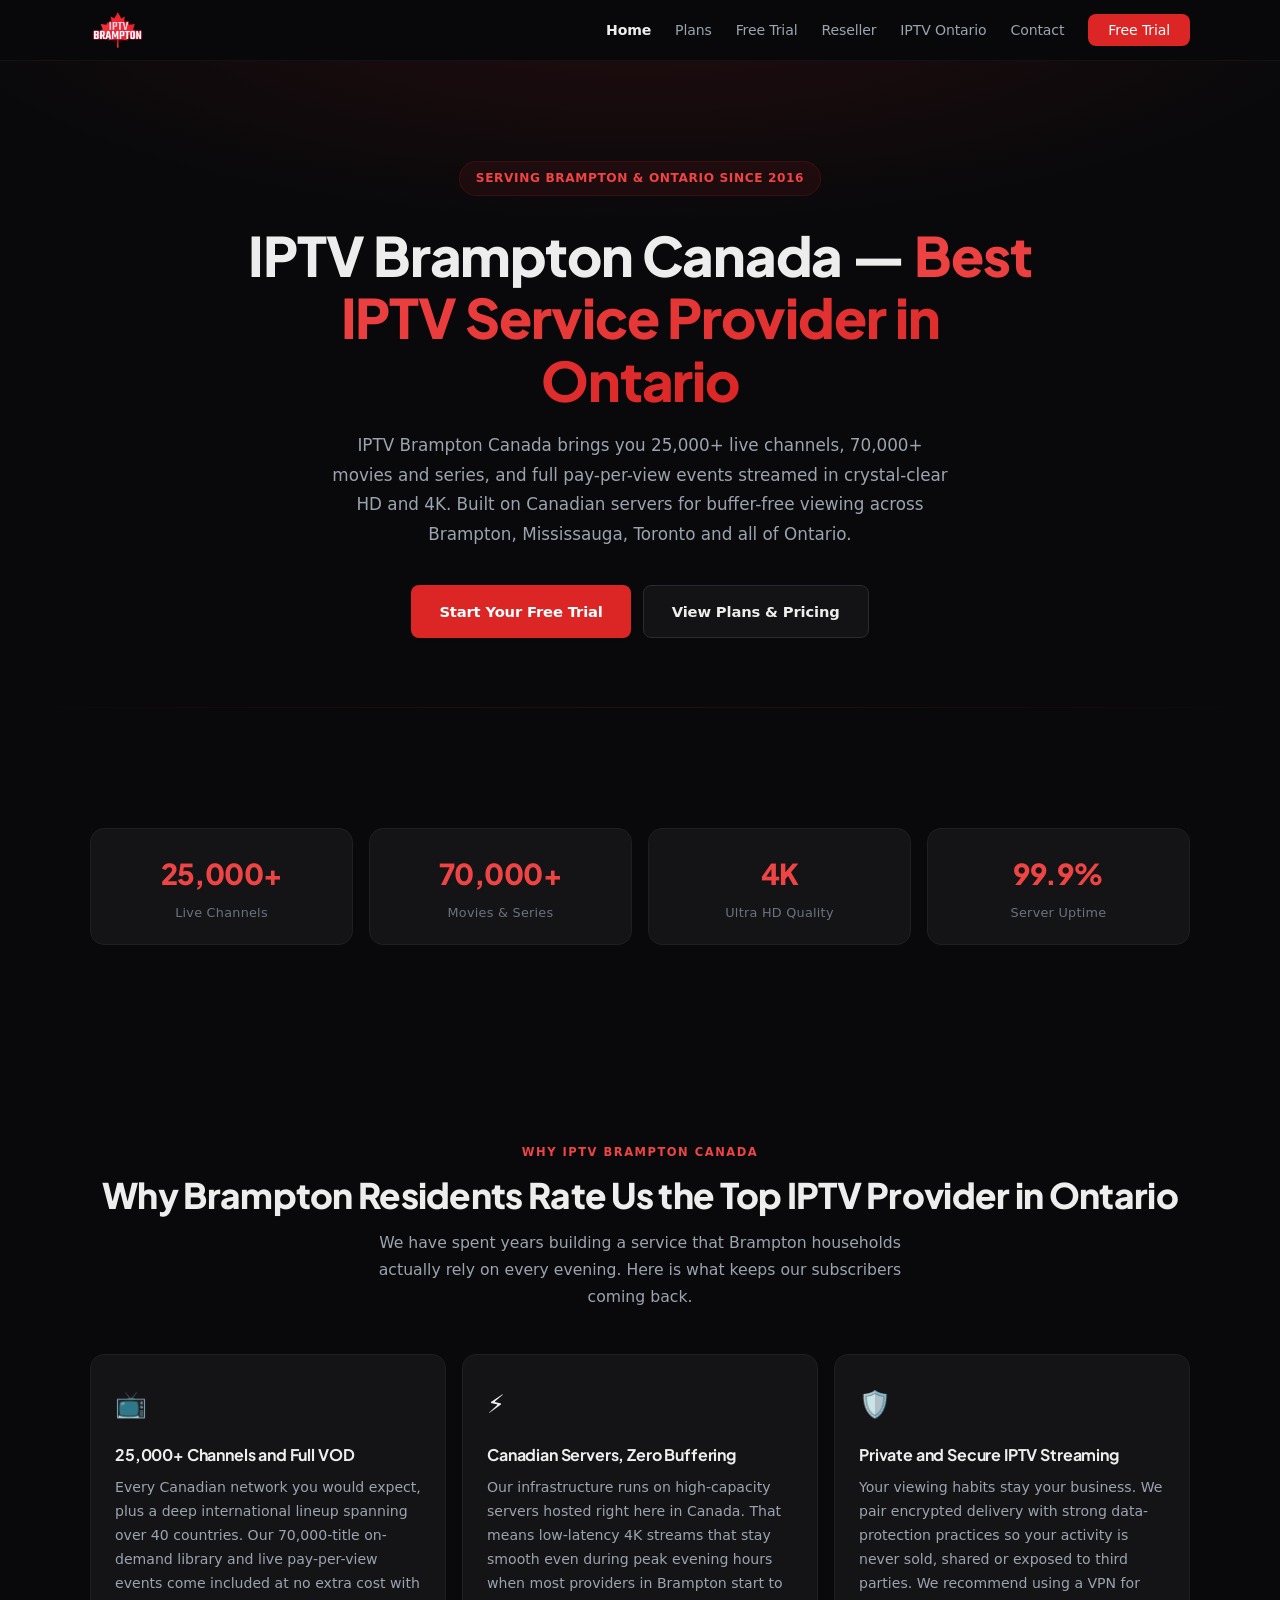
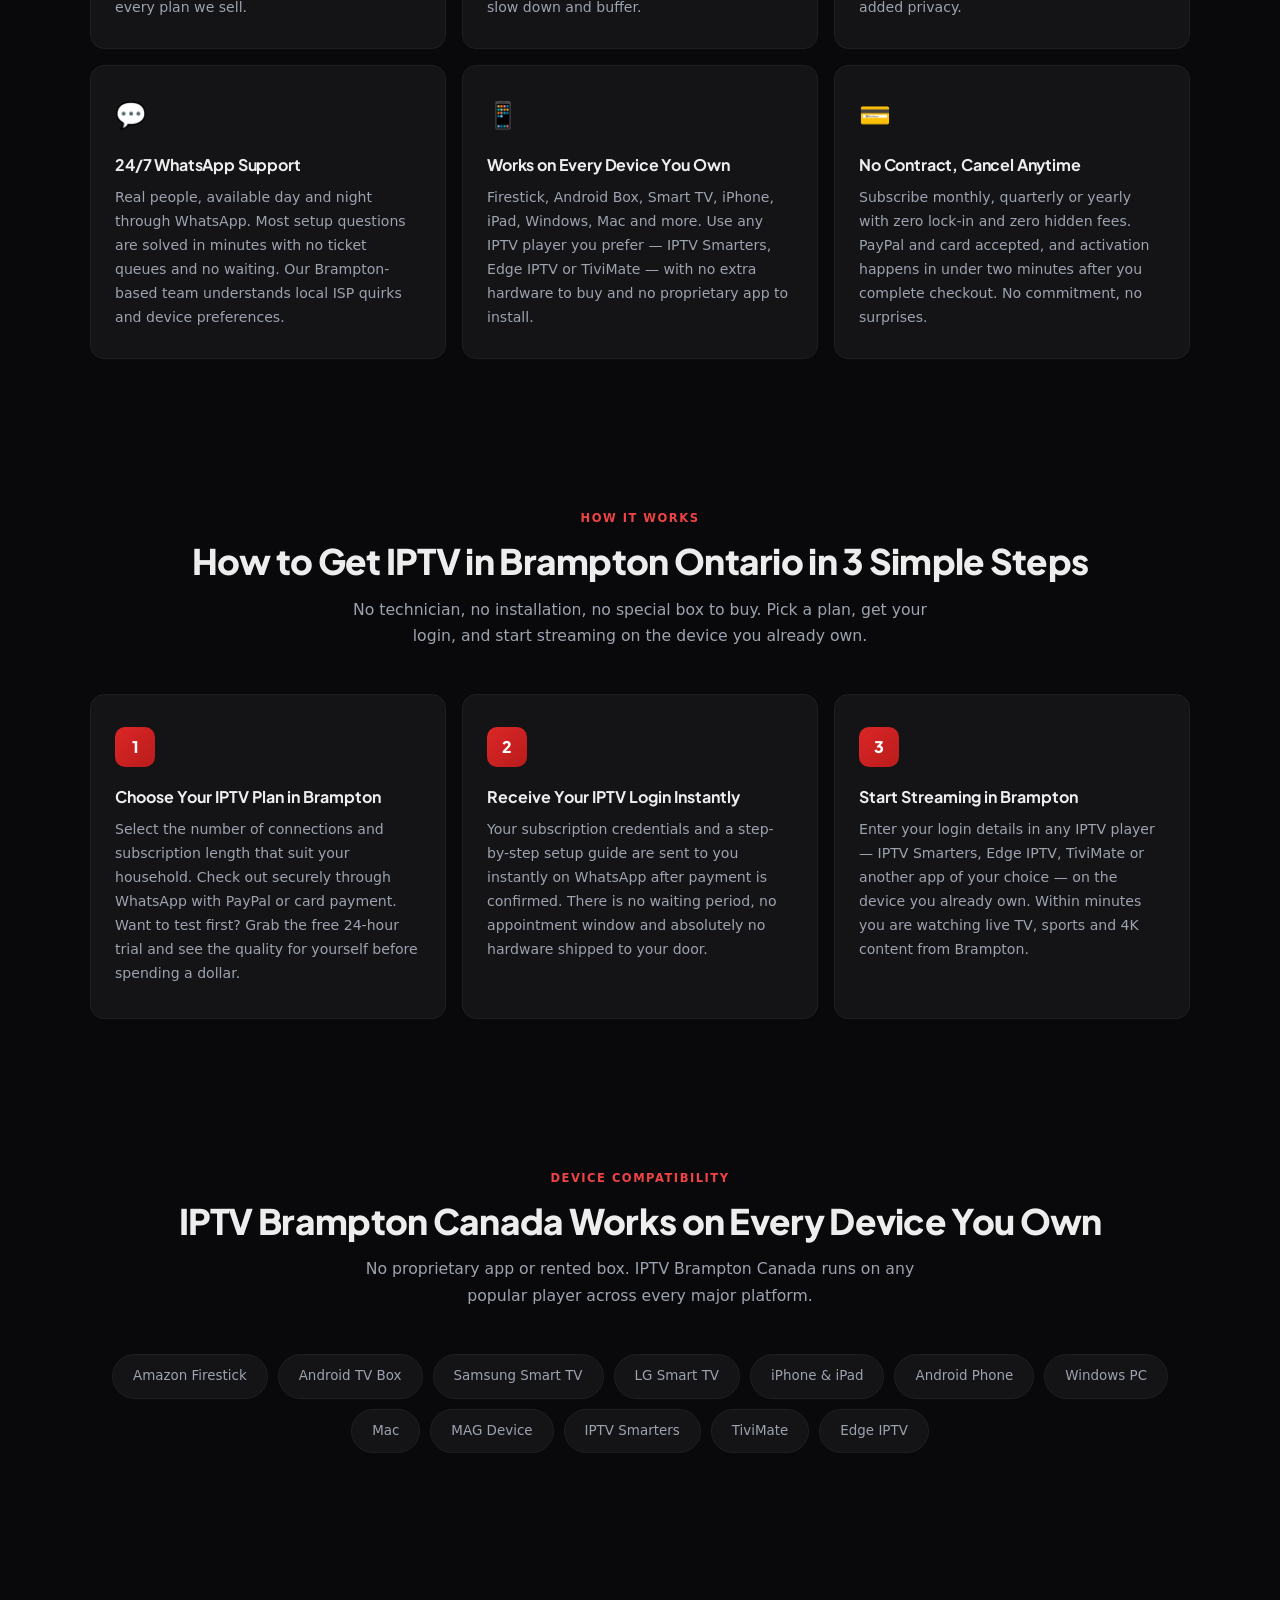
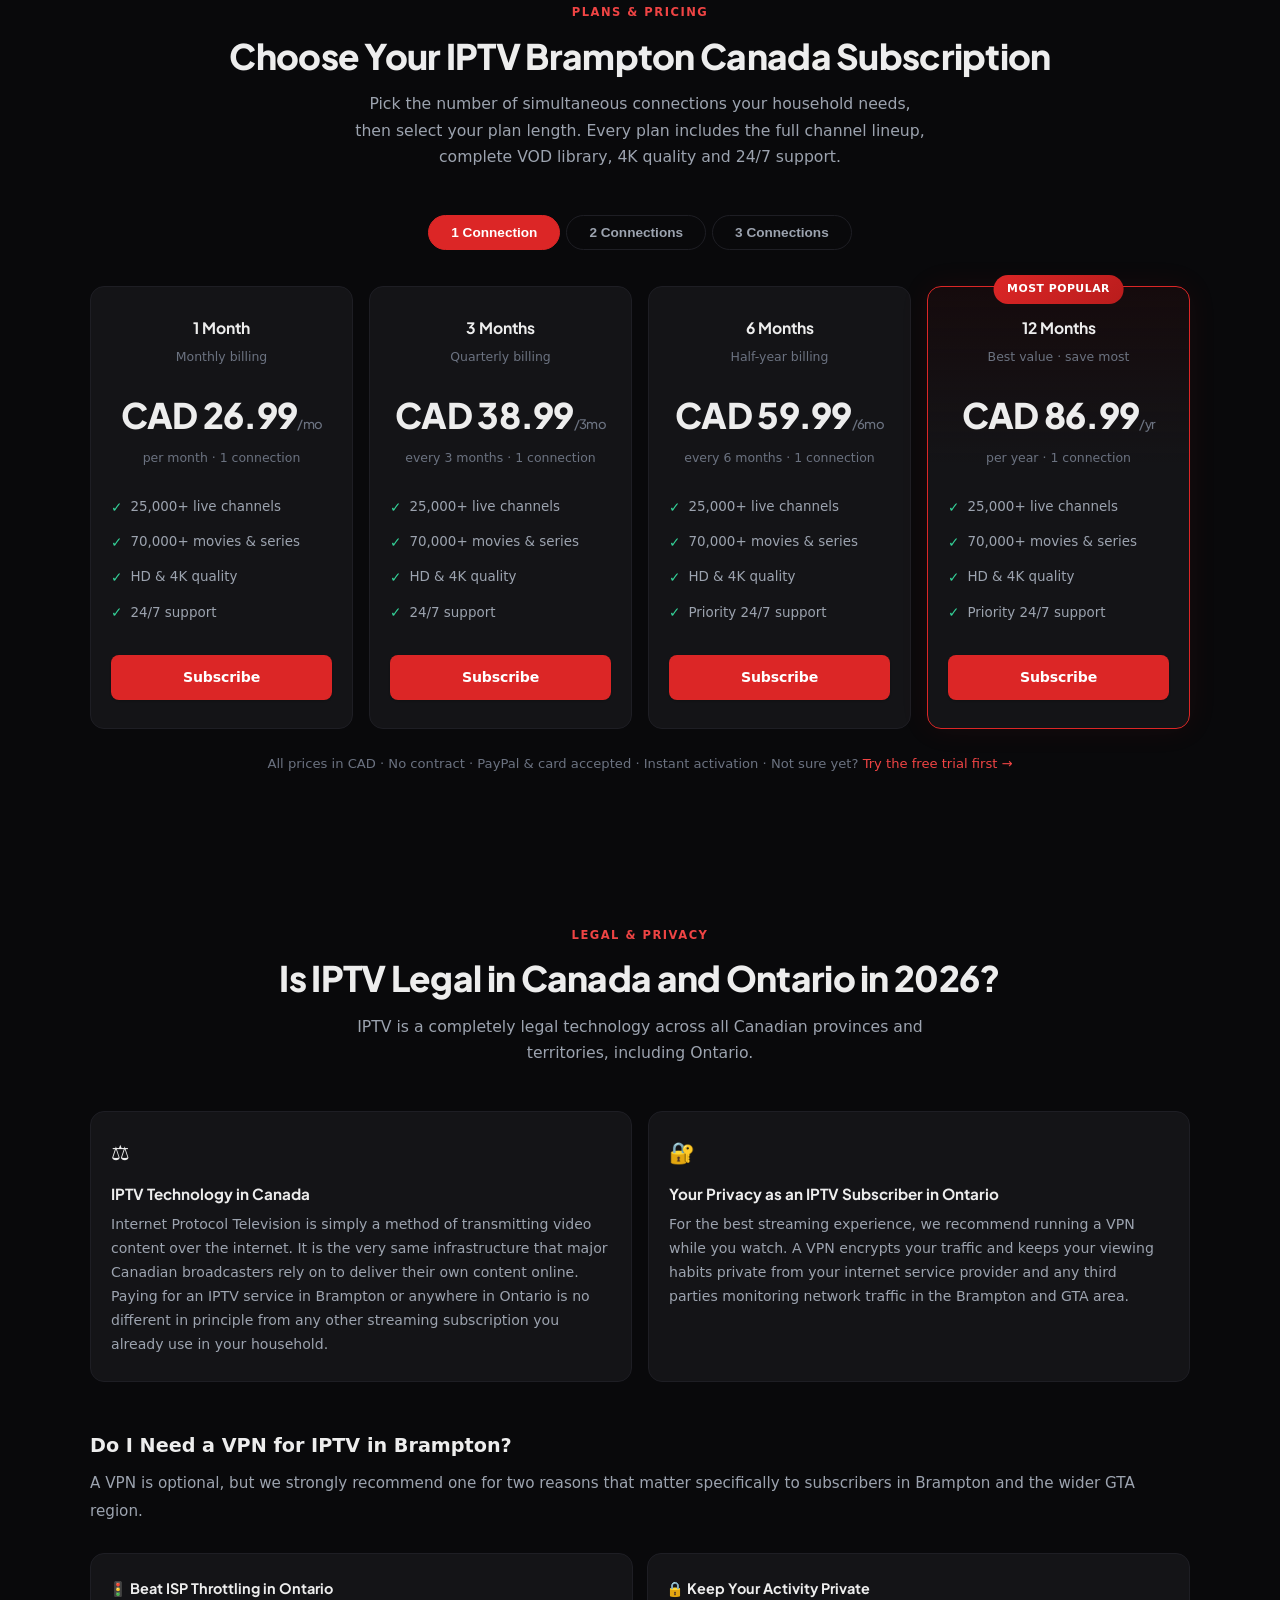
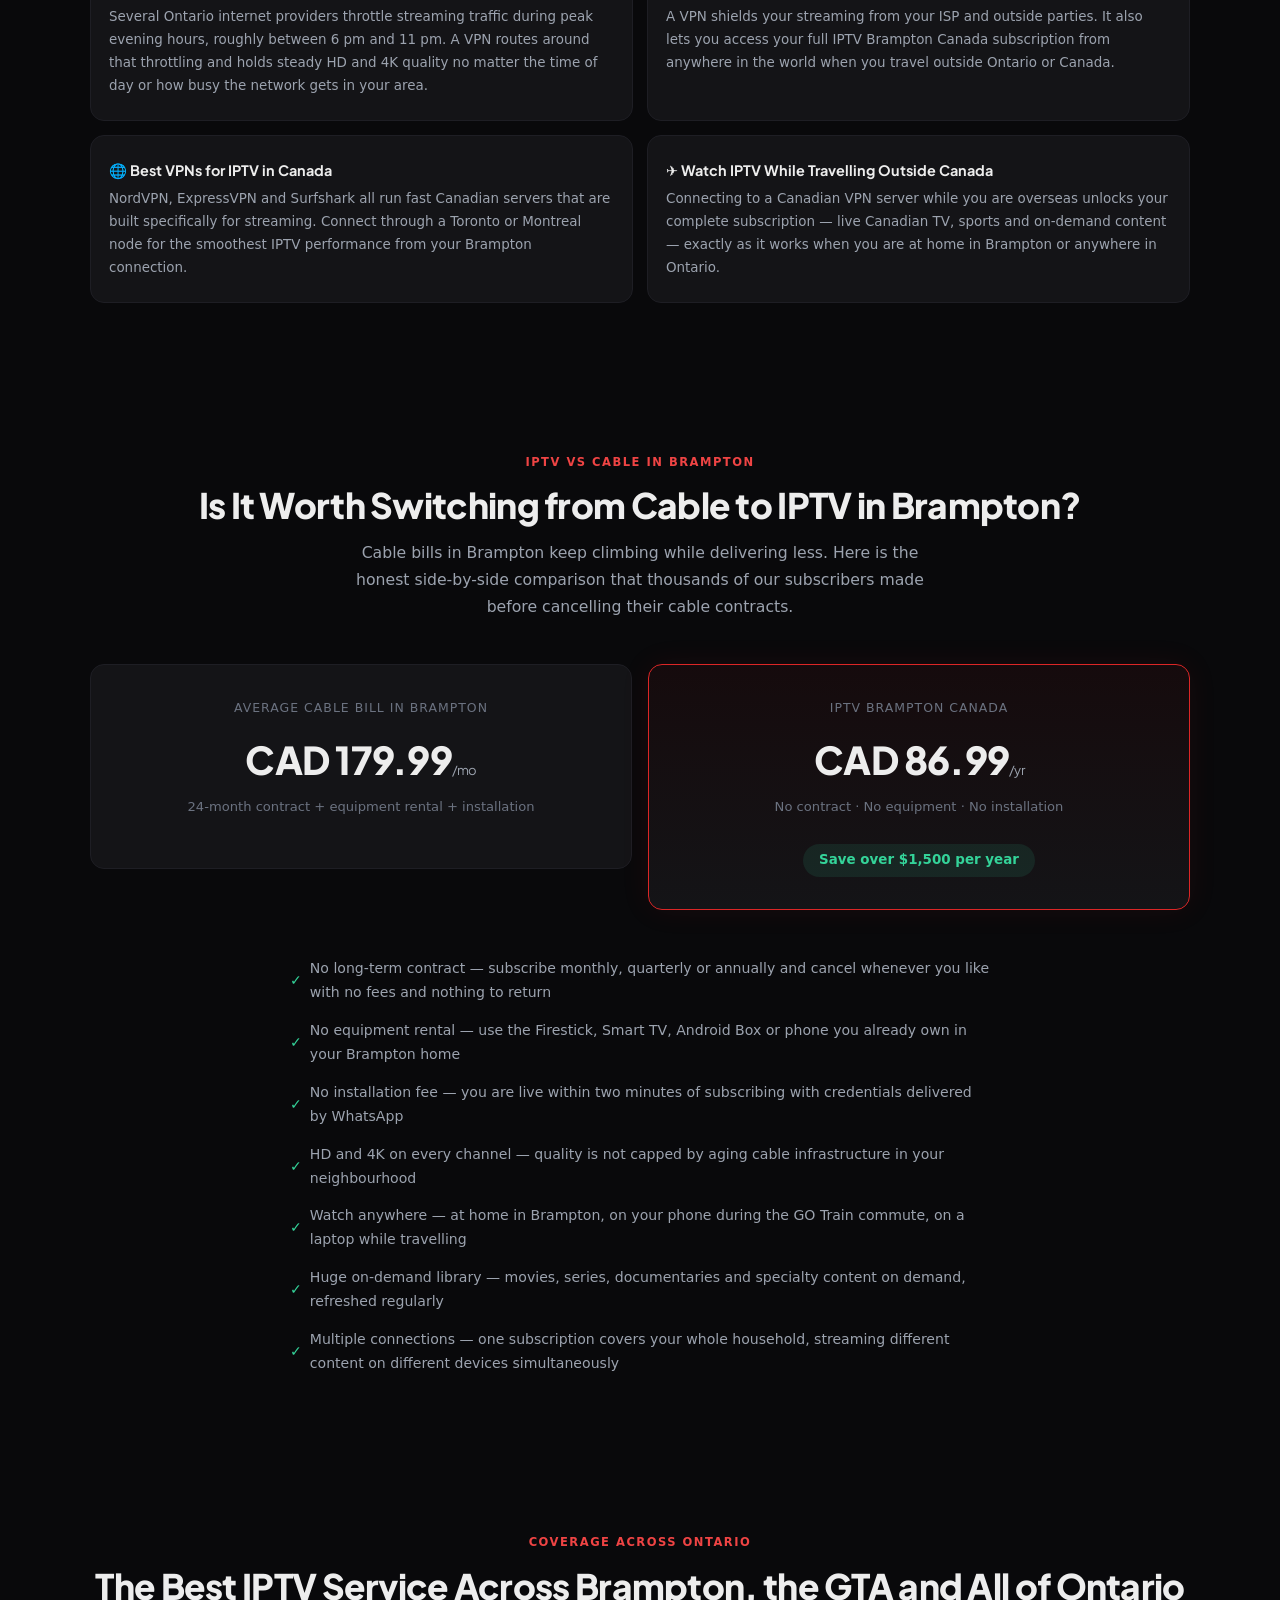
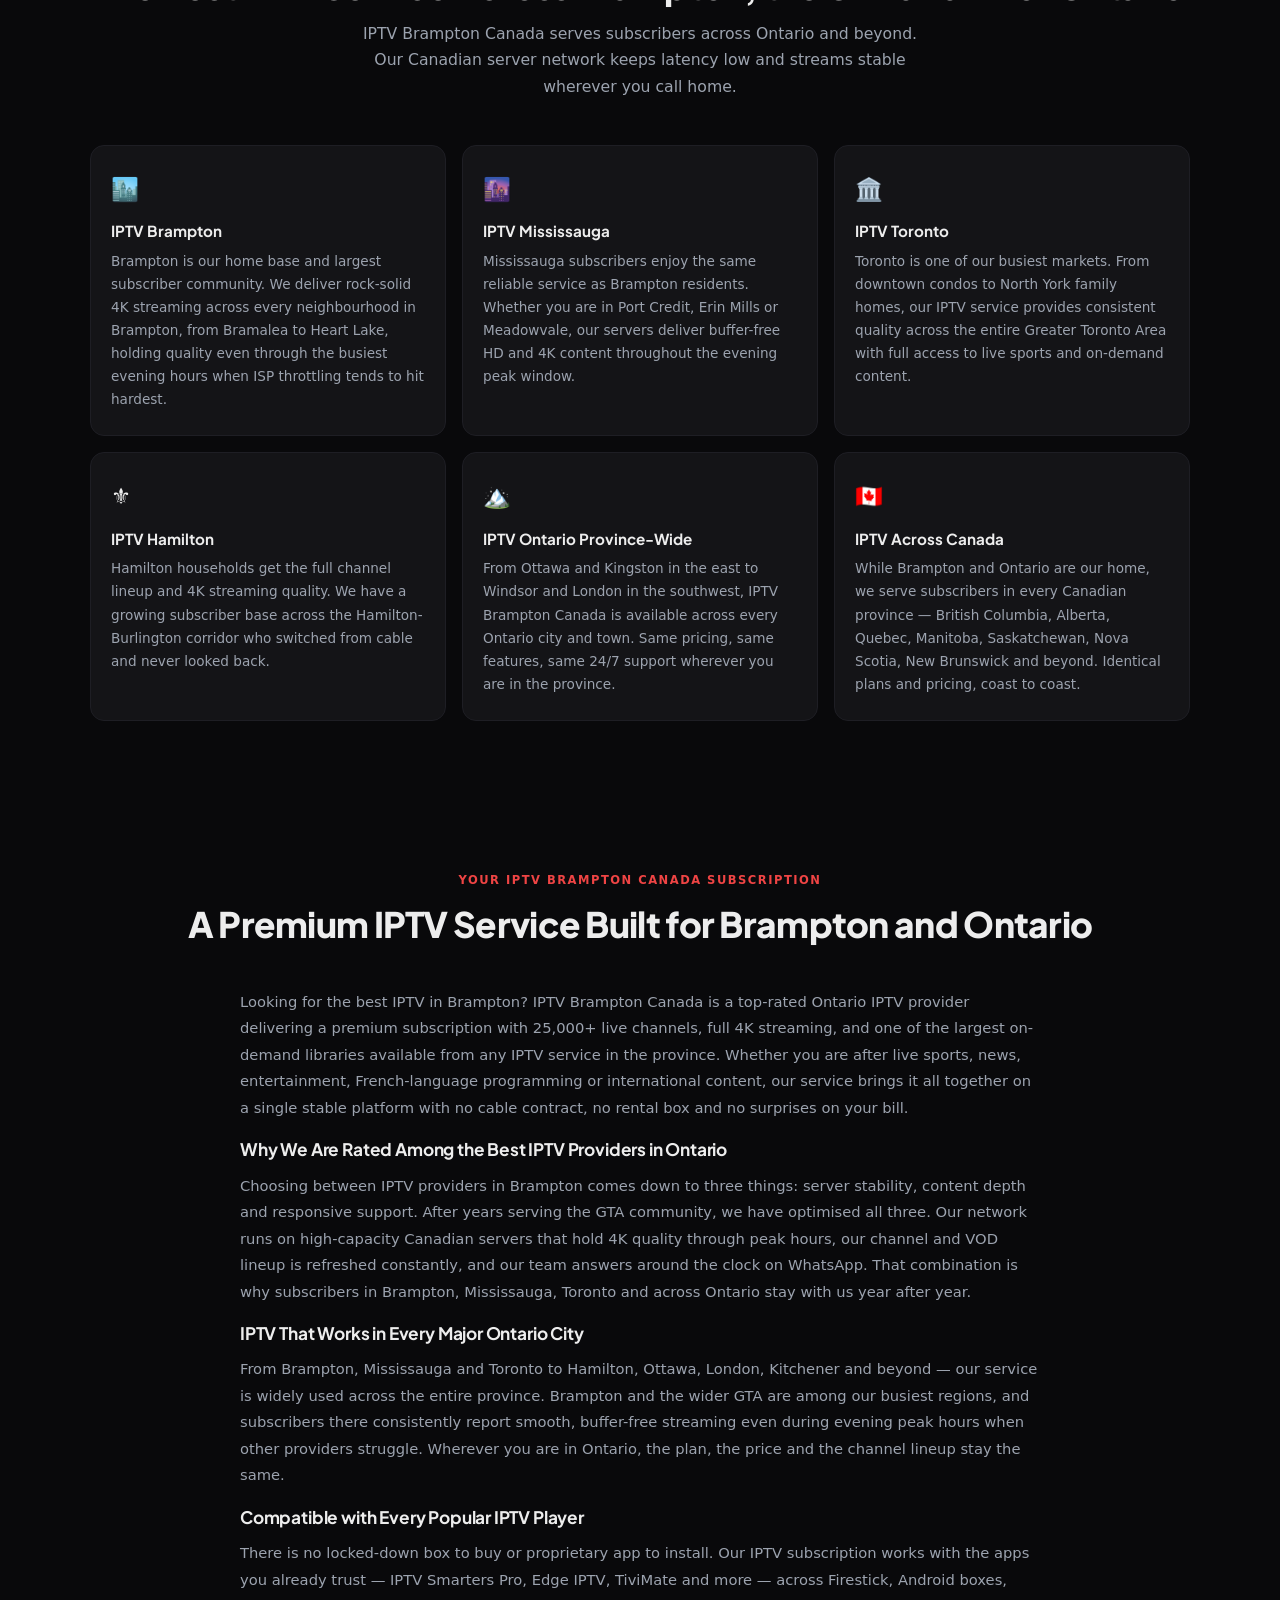
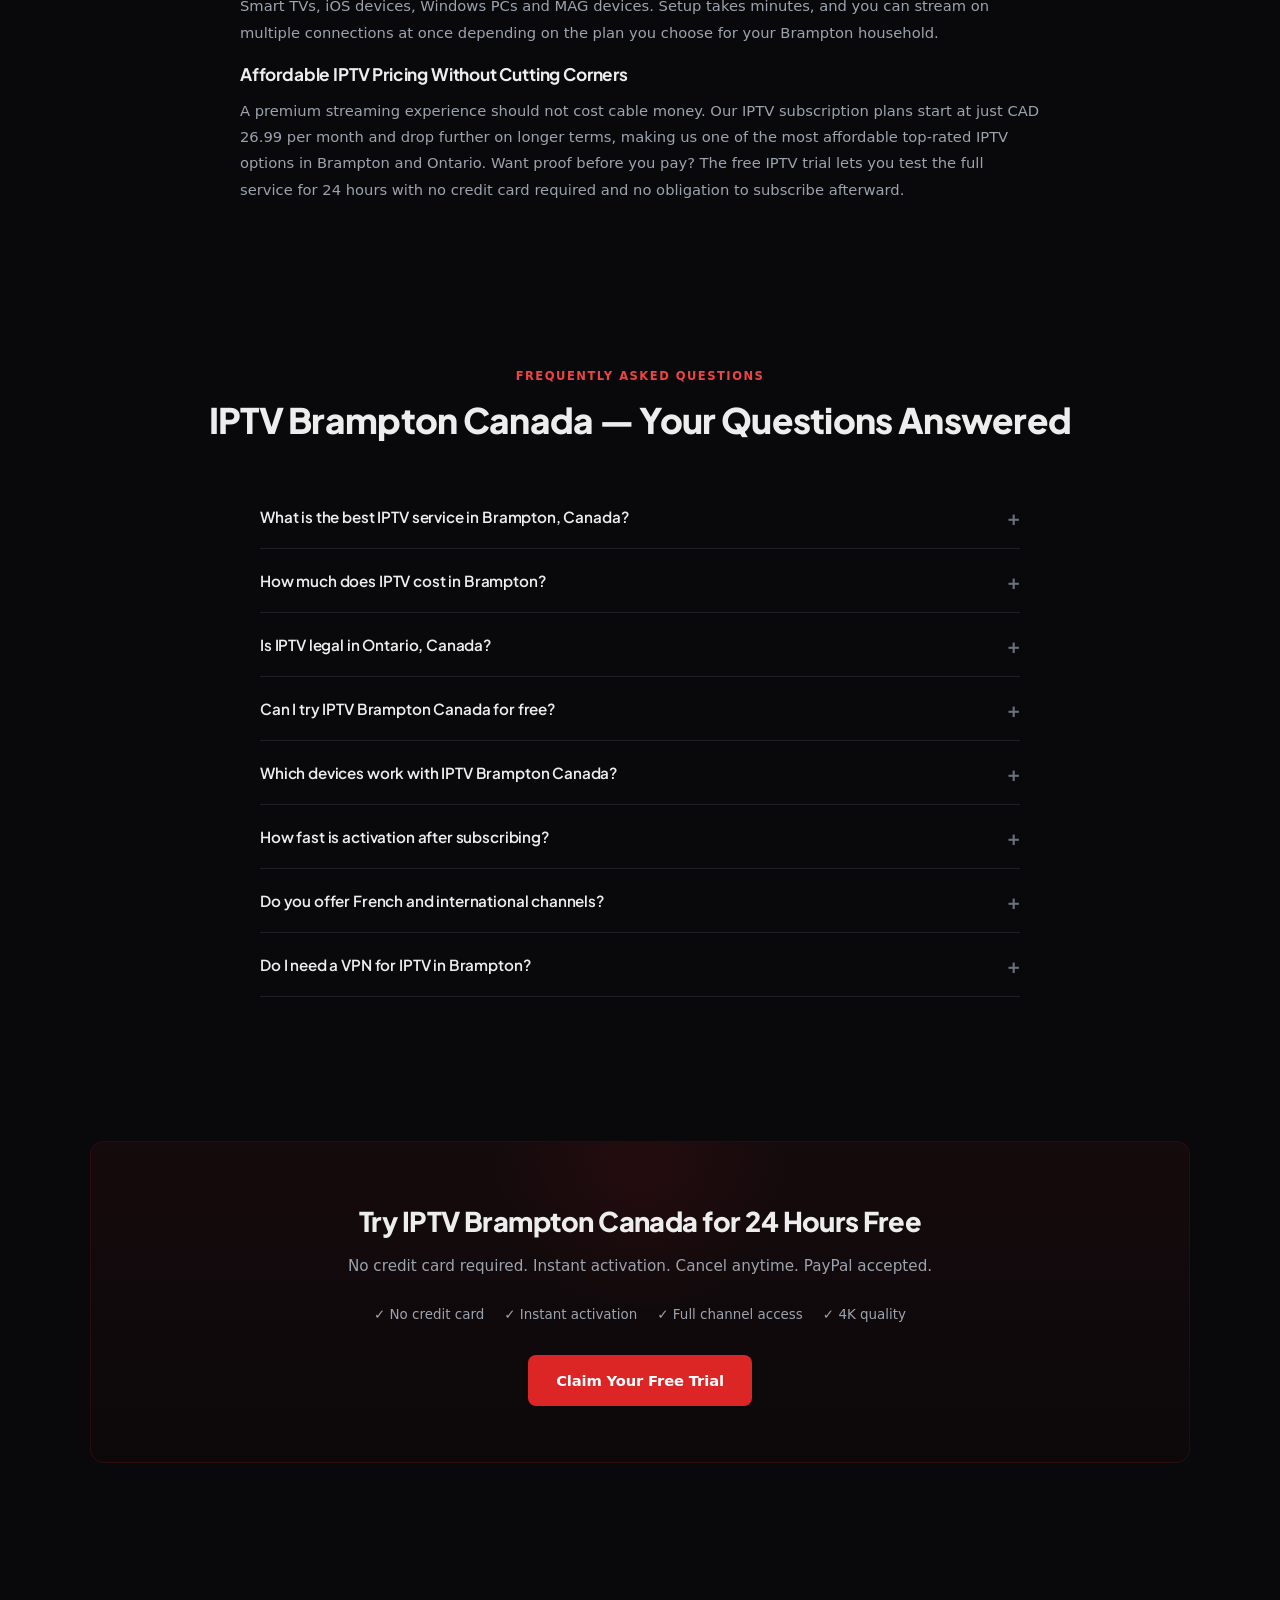
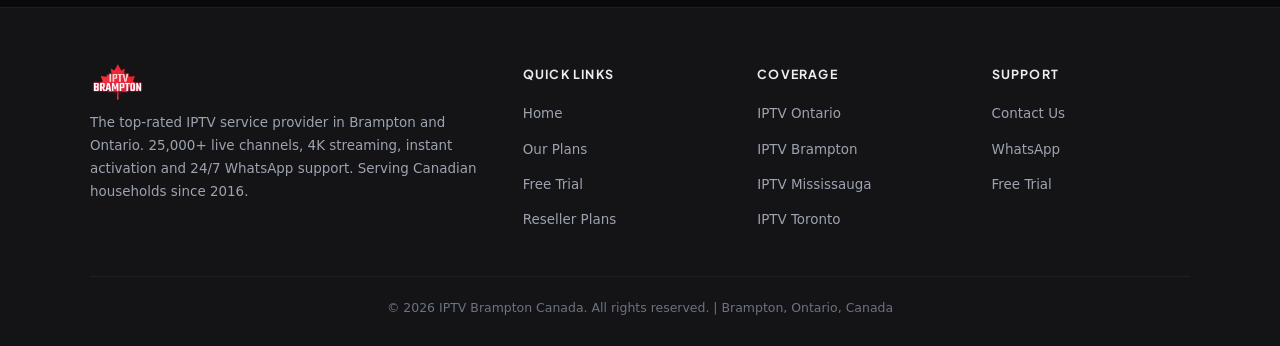
==== commit 48231f7e: "Add files via upload" ====
--- a/index.html
+++ b/index.html
@@ -116,7 +116,7 @@
       </div>
       <div class="feature-card">
         <div class="feature-icon">🛡️</div>
-        <h3>Private and Secure Streaming</h3>
+        <h3>Private and Secure IPTV Streaming</h3>
         <p>Your viewing habits stay your business. We pair encrypted delivery with strong data-protection practices so your activity is never sold, shared or exposed to third parties. We recommend using a VPN for added privacy.</p>
       </div>
       <div class="feature-card">
@@ -142,18 +142,18 @@
   <div class="container">
     <div class="section-header center">
       <span class="section-badge">How It Works</span>
-      <h2 class="section-title">Get Your IPTV Subscription Running in 3 Simple Steps</h2>
+      <h2 class="section-title">How to Get IPTV in Brampton Ontario in 3 Simple Steps</h2>
       <p class="section-sub">No technician, no installation, no special box to buy. Pick a plan, get your login, and start streaming on the device you already own.</p>
     </div>
     <div class="steps">
       <div class="step">
         <div class="step-num">1</div>
-        <h3>Choose Your Plan</h3>
+        <h3>Choose Your IPTV Plan in Brampton</h3>
         <p>Select the number of connections and subscription length that suit your household. Check out securely through WhatsApp with PayPal or card payment. Want to test first? Grab the free 24-hour trial and see the quality for yourself before spending a dollar.</p>
       </div>
       <div class="step">
         <div class="step-num">2</div>
-        <h3>Receive Your Login</h3>
+        <h3>Receive Your IPTV Login Instantly</h3>
         <p>Your subscription credentials and a step-by-step setup guide are sent to you instantly on WhatsApp after payment is confirmed. There is no waiting period, no appointment window and absolutely no hardware shipped to your door.</p>
       </div>
       <div class="step">
@@ -169,7 +169,7 @@
   <div class="container">
     <div class="section-header center">
       <span class="section-badge">Device Compatibility</span>
-      <h2 class="section-title">Works on the Devices You Already Own</h2>
+      <h2 class="section-title">IPTV Brampton Canada Works on Every Device You Own</h2>
       <p class="section-sub">No proprietary app or rented box. IPTV Brampton Canada runs on any popular player across every major platform.</p>
     </div>
     <div class="devices-grid">
@@ -391,12 +391,12 @@
     <div class="legal-grid">
       <div class="legal-card">
         <div class="icon">⚖️</div>
-        <h3>IPTV as a Technology</h3>
+        <h3>IPTV Technology in Canada</h3>
         <p>Internet Protocol Television is simply a method of transmitting video content over the internet. It is the very same infrastructure that major Canadian broadcasters rely on to deliver their own content online. Paying for an IPTV service in Brampton or anywhere in Ontario is no different in principle from any other streaming subscription you already use in your household.</p>
       </div>
       <div class="legal-card">
         <div class="icon">🔐</div>
-        <h3>Your Privacy as a Subscriber</h3>
+        <h3>Your Privacy as an IPTV Subscriber in Ontario</h3>
         <p>For the best streaming experience, we recommend running a VPN while you watch. A VPN encrypts your traffic and keeps your viewing habits private from your internet service provider and any third parties monitoring network traffic in the Brampton and GTA area.</p>
       </div>
     </div>
@@ -405,7 +405,7 @@
     <p style="color:var(--text-muted);margin-bottom:24px;font-size:.95rem;line-height:1.8">A VPN is optional, but we strongly recommend one for two reasons that matter specifically to subscribers in Brampton and the wider GTA region.</p>
     <div class="vpn-grid">
       <div class="vpn-card">
-        <h4>🚦 Beat ISP Throttling</h4>
+        <h4>🚦 Beat ISP Throttling in Ontario</h4>
         <p>Several Ontario internet providers throttle streaming traffic during peak evening hours, roughly between 6 pm and 11 pm. A VPN routes around that throttling and holds steady HD and 4K quality no matter the time of day or how busy the network gets in your area.</p>
       </div>
       <div class="vpn-card">
@@ -413,11 +413,11 @@
         <p>A VPN shields your streaming from your ISP and outside parties. It also lets you access your full IPTV Brampton Canada subscription from anywhere in the world when you travel outside Ontario or Canada.</p>
       </div>
       <div class="vpn-card">
-        <h4>🌐 Recommended VPNs</h4>
+        <h4>🌐 Best VPNs for IPTV in Canada</h4>
         <p>NordVPN, ExpressVPN and Surfshark all run fast Canadian servers that are built specifically for streaming. Connect through a Toronto or Montreal node for the smoothest IPTV performance from your Brampton connection.</p>
       </div>
       <div class="vpn-card">
-        <h4>✈️ Watch While Travelling</h4>
+        <h4>✈️ Watch IPTV While Travelling Outside Canada</h4>
         <p>Connecting to a Canadian VPN server while you are overseas unlocks your complete subscription — live Canadian TV, sports and on-demand content — exactly as it works when you are at home in Brampton or anywhere in Ontario.</p>
       </div>
     </div>
--- a/css/style.css
+++ b/css/style.css
@@ -1,204 +1,455 @@
+@import url('https://fonts.googleapis.com/css2?family=Plus+Jakarta+Sans:wght@500;600;700;800&display=swap');
+
 *,*::before,*::after{box-sizing:border-box;margin:0;padding:0}
 :root{
-  --bg:#070b14;--bg-card:#0f1629;--bg-card-hover:#151d35;
-  --accent:#3b82f6;--accent-hover:#2563eb;--accent-glow:rgba(59,130,246,.15);
-  --green:#22c55e;--gold:#eab308;
-  --text:#f1f5f9;--text-muted:#94a3b8;--text-dim:#64748b;
-  --border:#1e293b;--border-light:#334155;
-  --radius:12px;--radius-sm:8px;
-  --font:-apple-system,BlinkMacSystemFont,"Segoe UI",Roboto,Oxygen,Ubuntu,sans-serif;
-  --max-w:1200px;
-}
-html{scroll-behavior:smooth;font-size:16px}
-body{font-family:var(--font);background:var(--bg);color:var(--text);line-height:1.7;-webkit-font-smoothing:antialiased}
+  --red:#DC2626;
+  --red-deep:#B91C1C;
+  --red-soft:#EF4444;
+  --red-glow:rgba(220,38,38,.10);
+  --red-glow-strong:rgba(220,38,38,.20);
+
+  --bg:#09090B;
+  --bg-card:#141417;
+  --bg-elevated:#1A1A1F;
+  --bg-hero:radial-gradient(ellipse 80% 50% at 50% -10%,rgba(220,38,38,.12) 0%,transparent 70%);
+
+  --text:#EDEDED;
+  --text-muted:#9CA3AF;
+  --text-dim:#6B7280;
+
+  --border:#1E1E24;
+  --border-light:#2A2A32;
+
+  --green:#34D399;
+
+  --radius:14px;
+  --radius-sm:8px;
+  --radius-xs:6px;
+
+  --heading:'Plus Jakarta Sans',system-ui,-apple-system,sans-serif;
+  --body:system-ui,-apple-system,BlinkMacSystemFont,'Segoe UI',Roboto,sans-serif;
+
+  --max-w:1140px;
+}
+
+html{scroll-behavior:smooth}
+body{font-family:var(--body);background:var(--bg);color:var(--text);line-height:1.7;-webkit-font-smoothing:antialiased;overflow-x:hidden}
 img{max-width:100%;display:block}
-a{color:var(--accent);text-decoration:none;transition:color .2s}
-a:hover{color:var(--accent-hover)}
-.container{max-width:var(--max-w);margin:0 auto;padding:0 24px}
-
-/* ── HEADER ── */
-.site-header{position:sticky;top:0;z-index:100;background:rgba(7,11,20,.92);backdrop-filter:blur(12px);border-bottom:1px solid var(--border);padding:14px 0}
-.header-inner{display:flex;align-items:center;justify-content:space-between;max-width:var(--max-w);margin:0 auto;padding:0 24px}
-.logo{display:flex;align-items:center;gap:10px;font-weight:700;font-size:1.15rem;color:var(--text)}
-.logo img{height:38px;width:auto}
-.nav{display:flex;align-items:center;gap:28px;list-style:none}
-.nav a{color:var(--text-muted);font-size:.93rem;font-weight:500;transition:color .2s}
-.nav a:hover,.nav a.active{color:var(--text)}
-.nav-cta{background:var(--accent);color:#fff!important;padding:9px 22px;border-radius:var(--radius-sm);font-weight:600;font-size:.88rem}
-.nav-cta:hover{background:var(--accent-hover)}
-.hamburger{display:none;background:0;border:0;color:var(--text);font-size:1.6rem;cursor:pointer}
-
-/* ── HERO ── */
-.hero{padding:100px 0 80px;text-align:center;background:radial-gradient(ellipse at top,rgba(59,130,246,.08) 0%,transparent 60%)}
-.hero-badge{display:inline-block;background:var(--accent-glow);color:var(--accent);font-size:.82rem;font-weight:600;padding:6px 18px;border-radius:20px;margin-bottom:24px;letter-spacing:.5px}
-.hero h1{font-size:clamp(2rem,5vw,3.2rem);font-weight:800;line-height:1.2;margin-bottom:20px;max-width:850px;margin-left:auto;margin-right:auto}
-.hero h1 span{color:var(--accent)}
-.hero p{font-size:1.12rem;color:var(--text-muted);max-width:680px;margin:0 auto 36px;line-height:1.8}
-.hero-btns{display:flex;gap:16px;justify-content:center;flex-wrap:wrap}
-.btn{display:inline-flex;align-items:center;gap:8px;padding:14px 32px;border-radius:var(--radius-sm);font-weight:600;font-size:1rem;transition:all .25s;cursor:pointer;border:0;text-decoration:none}
-.btn-primary{background:var(--accent);color:#fff}
-.btn-primary:hover{background:var(--accent-hover);transform:translateY(-1px);box-shadow:0 8px 24px rgba(59,130,246,.25);color:#fff}
-.btn-outline{background:transparent;color:var(--text);border:1.5px solid var(--border-light)}
-.btn-outline:hover{border-color:var(--accent);color:var(--accent)}
-
-/* ── STATS BAR ── */
-.stats{display:grid;grid-template-columns:repeat(4,1fr);gap:20px;padding:50px 0}
-.stat{text-align:center}
-.stat-num{font-size:2rem;font-weight:800;color:var(--accent)}
-.stat-label{font-size:.85rem;color:var(--text-muted);margin-top:4px}
-
-/* ── SECTIONS ── */
-section{padding:80px 0}
-.section-badge{display:inline-block;color:var(--accent);font-size:.78rem;font-weight:700;letter-spacing:1.5px;text-transform:uppercase;margin-bottom:12px}
-.section-title{font-size:clamp(1.6rem,3.5vw,2.4rem);font-weight:800;margin-bottom:16px;line-height:1.25}
-.section-sub{color:var(--text-muted);font-size:1.05rem;max-width:620px;line-height:1.7}
-.section-header{margin-bottom:50px}
+a{color:var(--red-soft);text-decoration:none;transition:color .2s}
+a:hover{color:var(--red)}
+.container{max-width:var(--max-w);margin:0 auto;padding:0 20px}
+
+/* ═══════════════════════════════
+   HEADER
+   ═══════════════════════════════ */
+.site-header{
+  position:sticky;top:0;z-index:100;
+  background:rgba(9,9,11,.85);
+  backdrop-filter:blur(16px);-webkit-backdrop-filter:blur(16px);
+  border-bottom:1px solid rgba(255,255,255,.04);
+  padding:12px 0;
+}
+.header-inner{display:flex;align-items:center;justify-content:space-between;max-width:var(--max-w);margin:0 auto;padding:0 20px}
+.logo{display:flex;align-items:center;gap:10px;font-weight:700;font-size:1.1rem;color:var(--text)}
+.logo img{height:36px;width:auto}
+.nav{display:flex;align-items:center;gap:24px;list-style:none}
+.nav a{color:var(--text-muted);font-size:.88rem;font-weight:500;transition:color .2s;letter-spacing:-.01em}
+.nav a:hover{color:var(--text)}
+.nav a.active{color:var(--text);font-weight:600}
+.nav-cta{
+  background:var(--red);color:#fff!important;
+  padding:8px 20px;border-radius:var(--radius-sm);
+  font-weight:600;font-size:.85rem;
+  transition:all .2s;
+}
+.nav-cta:hover{background:var(--red-deep);box-shadow:0 4px 16px rgba(220,38,38,.3)}
+.hamburger{display:none;background:0;border:0;color:var(--text);font-size:1.5rem;cursor:pointer;padding:4px}
+
+/* ═══════════════════════════════
+   HERO
+   ═══════════════════════════════ */
+.hero{
+  padding:100px 0 70px;
+  text-align:center;
+  background:var(--bg-hero);
+  position:relative;
+}
+.hero::after{
+  content:'';position:absolute;bottom:0;left:0;right:0;height:1px;
+  background:linear-gradient(90deg,transparent,rgba(220,38,38,.15),transparent);
+}
+.hero-badge{
+  display:inline-flex;align-items:center;gap:6px;
+  background:rgba(220,38,38,.08);
+  border:1px solid rgba(220,38,38,.15);
+  color:var(--red-soft);font-size:.76rem;font-weight:600;
+  padding:6px 16px;border-radius:100px;
+  margin-bottom:28px;letter-spacing:.6px;
+  text-transform:uppercase;
+}
+.hero h1{
+  font-family:var(--heading);
+  font-size:clamp(2rem,5vw,3.4rem);font-weight:800;
+  line-height:1.15;margin-bottom:20px;
+  max-width:800px;margin-left:auto;margin-right:auto;
+  letter-spacing:-.02em;
+}
+.hero h1 span{
+  background:linear-gradient(135deg,var(--red-soft),var(--red));
+  -webkit-background-clip:text;-webkit-text-fill-color:transparent;
+  background-clip:text;
+}
+.hero p{font-size:1.05rem;color:var(--text-muted);max-width:620px;margin:0 auto 36px;line-height:1.75}
+.hero-btns{display:flex;gap:12px;justify-content:center;flex-wrap:wrap}
+
+/* ═══════════════════════════════
+   BUTTONS
+   ═══════════════════════════════ */
+.btn{
+  display:inline-flex;align-items:center;gap:8px;
+  padding:13px 28px;border-radius:var(--radius-sm);
+  font-weight:600;font-size:.92rem;
+  transition:all .2s;cursor:pointer;border:0;text-decoration:none;
+  letter-spacing:-.01em;
+}
+.btn-primary{
+  background:var(--red);color:#fff;
+  box-shadow:0 1px 2px rgba(0,0,0,.2);
+}
+.btn-primary:hover{
+  background:var(--red-deep);color:#fff;
+  box-shadow:0 6px 20px rgba(220,38,38,.3);
+  transform:translateY(-1px);
+}
+.btn-outline{
+  background:rgba(255,255,255,.04);color:var(--text);
+  border:1px solid var(--border-light);
+}
+.btn-outline:hover{border-color:rgba(220,38,38,.4);color:var(--red-soft)}
+
+/* ═══════════════════════════════
+   STATS BAR
+   ═══════════════════════════════ */
+.stats{display:grid;grid-template-columns:repeat(4,1fr);gap:16px;padding:48px 0}
+.stat{
+  text-align:center;padding:20px 12px;
+  background:var(--bg-card);border:1px solid var(--border);
+  border-radius:var(--radius);
+}
+.stat-num{font-family:var(--heading);font-size:1.8rem;font-weight:800;color:var(--red-soft);letter-spacing:-.02em}
+.stat-label{font-size:.8rem;color:var(--text-dim);margin-top:4px;font-weight:500;letter-spacing:.02em}
+
+/* ═══════════════════════════════
+   SECTIONS
+   ═══════════════════════════════ */
+section{padding:72px 0}
+.section-badge{
+  display:inline-block;color:var(--red-soft);
+  font-size:.72rem;font-weight:700;
+  letter-spacing:1.5px;text-transform:uppercase;
+  margin-bottom:12px;
+}
+.section-title{
+  font-family:var(--heading);
+  font-size:clamp(1.5rem,3.5vw,2.2rem);font-weight:800;
+  margin-bottom:14px;line-height:1.2;
+  letter-spacing:-.02em;
+}
+.section-sub{color:var(--text-muted);font-size:.98rem;max-width:580px;line-height:1.7}
+.section-header{margin-bottom:44px}
 .section-header.center{text-align:center}
 .section-header.center .section-sub{margin:0 auto}
 
-/* ── FEATURE GRID ── */
-.features-grid{display:grid;grid-template-columns:repeat(3,1fr);gap:24px}
-.feature-card{background:var(--bg-card);border:1px solid var(--border);border-radius:var(--radius);padding:32px 28px;transition:all .3s}
-.feature-card:hover{border-color:var(--accent);transform:translateY(-3px);box-shadow:0 12px 32px rgba(0,0,0,.3)}
-.feature-icon{font-size:2rem;margin-bottom:16px}
-.feature-card h3{font-size:1.1rem;font-weight:700;margin-bottom:10px}
-.feature-card p{color:var(--text-muted);font-size:.93rem;line-height:1.7}
-
-/* ── STEPS ── */
-.steps{display:grid;grid-template-columns:repeat(3,1fr);gap:32px;counter-reset:step}
-.step{position:relative;background:var(--bg-card);border:1px solid var(--border);border-radius:var(--radius);padding:36px 28px}
-.step-num{display:flex;align-items:center;justify-content:center;width:44px;height:44px;background:var(--accent);color:#fff;font-weight:800;font-size:1.1rem;border-radius:50%;margin-bottom:18px}
-.step h3{font-size:1.05rem;font-weight:700;margin-bottom:10px}
-.step p{color:var(--text-muted);font-size:.92rem;line-height:1.7}
-
-/* ── PRICING ── */
-.pricing-tabs{display:flex;gap:8px;justify-content:center;margin-bottom:40px;flex-wrap:wrap}
-.pricing-tab{padding:10px 24px;border-radius:var(--radius-sm);background:var(--bg-card);border:1px solid var(--border);color:var(--text-muted);font-weight:600;font-size:.9rem;cursor:pointer;transition:all .2s}
-.pricing-tab.active,.pricing-tab:hover{background:var(--accent);color:#fff;border-color:var(--accent)}
-.pricing-grid{display:grid;grid-template-columns:repeat(4,1fr);gap:20px}
-.price-card{background:var(--bg-card);border:1px solid var(--border);border-radius:var(--radius);padding:32px 24px;text-align:center;position:relative;transition:all .3s}
-.price-card:hover{border-color:var(--accent);transform:translateY(-4px)}
-.price-card.popular{border-color:var(--accent);box-shadow:0 0 40px var(--accent-glow)}
-.popular-badge{position:absolute;top:-13px;left:50%;transform:translateX(-50%);background:var(--accent);color:#fff;font-size:.72rem;font-weight:700;padding:5px 16px;border-radius:20px;letter-spacing:.5px;text-transform:uppercase;white-space:nowrap}
-.price-card h3{font-size:1.05rem;font-weight:700;margin-bottom:6px}
-.price-card .billing{font-size:.82rem;color:var(--text-dim);margin-bottom:20px}
-.price-amount{font-size:2.4rem;font-weight:800;color:var(--text);margin-bottom:4px}
-.price-amount span{font-size:.9rem;font-weight:400;color:var(--text-muted)}
-.price-period{font-size:.82rem;color:var(--text-dim);margin-bottom:24px}
-.price-features{list-style:none;text-align:left;margin-bottom:28px}
-.price-features li{padding:7px 0;font-size:.88rem;color:var(--text-muted);display:flex;align-items:center;gap:8px}
-.price-features li::before{content:"✓";color:var(--green);font-weight:700}
-.price-card .btn{width:100%;justify-content:center}
-.pricing-note{text-align:center;color:var(--text-dim);font-size:.85rem;margin-top:28px;line-height:1.7}
-
-/* ── COMPARE TABLE ── */
-.compare{display:grid;grid-template-columns:1fr 1fr;gap:24px;align-items:start}
-.compare-card{background:var(--bg-card);border:1px solid var(--border);border-radius:var(--radius);padding:36px 32px;text-align:center}
-.compare-card.highlight{border-color:var(--accent);box-shadow:0 0 40px var(--accent-glow)}
-.compare-card .label{font-size:.82rem;color:var(--text-dim);text-transform:uppercase;letter-spacing:1px;margin-bottom:8px}
-.compare-card .price{font-size:2.6rem;font-weight:800}
-.compare-card .price small{font-size:.85rem;font-weight:400;color:var(--text-muted)}
-.compare-card .note{font-size:.85rem;color:var(--text-dim);margin-top:4px;margin-bottom:20px}
-.compare-card .save{display:inline-block;background:rgba(34,197,94,.12);color:var(--green);font-weight:700;font-size:.88rem;padding:6px 18px;border-radius:20px;margin-top:8px}
+/* ═══════════════════════════════
+   FEATURE CARDS
+   ═══════════════════════════════ */
+.features-grid{display:grid;grid-template-columns:repeat(3,1fr);gap:16px}
+.feature-card{
+  background:var(--bg-card);
+  border:1px solid var(--border);
+  border-radius:var(--radius);
+  padding:28px 24px;
+  transition:all .25s ease;
+}
+.feature-card:hover{
+  border-color:rgba(220,38,38,.25);
+  background:var(--bg-elevated);
+  transform:translateY(-2px);
+}
+.feature-icon{font-size:1.6rem;margin-bottom:14px;display:block}
+.feature-card h3{font-family:var(--heading);font-size:1rem;font-weight:700;margin-bottom:8px;letter-spacing:-.01em}
+.feature-card p{color:var(--text-muted);font-size:.88rem;line-height:1.7}
+
+/* ═══════════════════════════════
+   STEPS
+   ═══════════════════════════════ */
+.steps{display:grid;grid-template-columns:repeat(3,1fr);gap:16px;counter-reset:step}
+.step{
+  position:relative;background:var(--bg-card);
+  border:1px solid var(--border);border-radius:var(--radius);
+  padding:32px 24px;
+}
+.step-num{
+  display:flex;align-items:center;justify-content:center;
+  width:40px;height:40px;
+  background:linear-gradient(135deg,var(--red),var(--red-deep));
+  color:#fff;font-family:var(--heading);font-weight:800;font-size:1rem;
+  border-radius:10px;margin-bottom:16px;
+}
+.step h3{font-family:var(--heading);font-size:1rem;font-weight:700;margin-bottom:8px}
+.step p{color:var(--text-muted);font-size:.88rem;line-height:1.7}
+
+/* ═══════════════════════════════
+   PRICING
+   ═══════════════════════════════ */
+.pricing-tabs{display:flex;gap:6px;justify-content:center;margin-bottom:36px;flex-wrap:wrap}
+.pricing-tab{
+  padding:9px 22px;border-radius:100px;
+  background:transparent;border:1px solid var(--border);
+  color:var(--text-muted);font-weight:600;font-size:.85rem;
+  cursor:pointer;transition:all .2s;
+}
+.pricing-tab.active,.pricing-tab:hover{background:var(--red);color:#fff;border-color:var(--red)}
+
+.pricing-grid{display:grid;grid-template-columns:repeat(4,1fr);gap:16px}
+.price-card{
+  background:var(--bg-card);border:1px solid var(--border);
+  border-radius:var(--radius);padding:28px 20px;
+  text-align:center;position:relative;transition:all .25s;
+}
+.price-card:hover{border-color:rgba(220,38,38,.3);transform:translateY(-3px)}
+.price-card.popular{
+  border-color:var(--red);
+  background:linear-gradient(180deg,rgba(220,38,38,.06) 0%,var(--bg-card) 40%);
+  box-shadow:0 0 30px rgba(220,38,38,.08);
+}
+.popular-badge{
+  position:absolute;top:-12px;left:50%;transform:translateX(-50%);
+  background:linear-gradient(135deg,var(--red),var(--red-deep));
+  color:#fff;font-size:.68rem;font-weight:700;
+  padding:5px 14px;border-radius:100px;
+  letter-spacing:.5px;text-transform:uppercase;white-space:nowrap;
+}
+.price-card h3{font-family:var(--heading);font-size:.98rem;font-weight:700;margin-bottom:4px}
+.price-card .billing{font-size:.78rem;color:var(--text-dim);margin-bottom:18px}
+.price-amount{font-family:var(--heading);font-size:2.2rem;font-weight:800;color:var(--text);margin-bottom:2px;letter-spacing:-.02em}
+.price-amount span{font-size:.82rem;font-weight:500;color:var(--text-dim)}
+.price-period{font-size:.78rem;color:var(--text-dim);margin-bottom:22px}
+.price-features{list-style:none;text-align:left;margin-bottom:24px}
+.price-features li{padding:6px 0;font-size:.84rem;color:var(--text-muted);display:flex;align-items:center;gap:8px}
+.price-features li::before{content:"✓";color:var(--green);font-weight:700;font-size:.85rem}
+.price-card .btn{width:100%;justify-content:center;padding:11px 20px;font-size:.88rem}
+.pricing-note{text-align:center;color:var(--text-dim);font-size:.82rem;margin-top:24px;line-height:1.7}
+
+/* ═══════════════════════════════
+   COMPARE
+   ═══════════════════════════════ */
+.compare{display:grid;grid-template-columns:1fr 1fr;gap:16px;align-items:start}
+.compare-card{background:var(--bg-card);border:1px solid var(--border);border-radius:var(--radius);padding:32px 28px;text-align:center}
+.compare-card.highlight{
+  border-color:var(--red);
+  background:linear-gradient(180deg,rgba(220,38,38,.06),var(--bg-card));
+  box-shadow:0 0 30px rgba(220,38,38,.08);
+}
+.compare-card .label{font-size:.78rem;color:var(--text-dim);text-transform:uppercase;letter-spacing:1px;margin-bottom:8px}
+.compare-card .price{font-family:var(--heading);font-size:2.4rem;font-weight:800;letter-spacing:-.02em}
+.compare-card .price small{font-size:.82rem;font-weight:400;color:var(--text-muted)}
+.compare-card .note{font-size:.82rem;color:var(--text-dim);margin-top:4px;margin-bottom:18px}
+.compare-card .save{
+  display:inline-block;
+  background:rgba(52,211,153,.1);
+  color:var(--green);font-weight:700;font-size:.84rem;
+  padding:5px 16px;border-radius:100px;margin-top:8px;
+}
 .compare-list{list-style:none;text-align:left;margin-top:20px}
-.compare-list li{padding:8px 0;font-size:.9rem;color:var(--text-muted);display:flex;align-items:center;gap:8px}
+.compare-list li{padding:7px 0;font-size:.88rem;color:var(--text-muted);display:flex;align-items:center;gap:8px}
 .compare-list li::before{content:"✓";color:var(--green);font-weight:700}
 
-/* ── FAQ ── */
-.faq-list{max-width:800px;margin:0 auto}
+/* ═══════════════════════════════
+   FAQ
+   ═══════════════════════════════ */
+.faq-list{max-width:760px;margin:0 auto}
 .faq-item{border-bottom:1px solid var(--border)}
-.faq-q{width:100%;background:0;border:0;color:var(--text);font-size:1rem;font-weight:600;text-align:left;padding:20px 0;cursor:pointer;display:flex;justify-content:space-between;align-items:center;font-family:var(--font)}
-.faq-q::after{content:"+";font-size:1.4rem;color:var(--text-dim);transition:transform .3s}
-.faq-item.open .faq-q::after{transform:rotate(45deg);color:var(--accent)}
+.faq-q{
+  width:100%;background:0;border:0;color:var(--text);
+  font-family:var(--heading);font-size:.95rem;font-weight:600;
+  text-align:left;padding:18px 0;cursor:pointer;
+  display:flex;justify-content:space-between;align-items:center;
+  letter-spacing:-.01em;
+}
+.faq-q::after{content:"+";font-size:1.3rem;color:var(--text-dim);transition:transform .3s,color .3s}
+.faq-item.open .faq-q::after{transform:rotate(45deg);color:var(--red-soft)}
 .faq-a{max-height:0;overflow:hidden;transition:max-height .35s ease}
-.faq-a-inner{padding:0 0 20px;color:var(--text-muted);font-size:.94rem;line-height:1.8}
-
-/* ── COVERAGE GRID ── */
-.coverage-grid{display:grid;grid-template-columns:repeat(3,1fr);gap:24px}
-.coverage-card{background:var(--bg-card);border:1px solid var(--border);border-radius:var(--radius);padding:28px 24px;transition:all .3s}
-.coverage-card:hover{border-color:var(--accent)}
-.coverage-card .icon{font-size:1.6rem;margin-bottom:12px}
-.coverage-card h3{font-size:1rem;font-weight:700;margin-bottom:8px}
-.coverage-card p{color:var(--text-muted);font-size:.88rem;line-height:1.7}
-
-/* ── CTA ── */
-.cta-section{text-align:center;background:linear-gradient(135deg,rgba(59,130,246,.08),rgba(59,130,246,.02));border-radius:var(--radius);padding:60px 40px;border:1px solid var(--border)}
-.cta-section h2{font-size:1.8rem;font-weight:800;margin-bottom:12px}
-.cta-section p{color:var(--text-muted);margin-bottom:28px;font-size:1rem}
-.cta-features{display:flex;gap:24px;justify-content:center;flex-wrap:wrap;margin-bottom:32px}
-.cta-features span{font-size:.88rem;color:var(--text-muted)}
-
-/* ── DEVICES ── */
-.devices-grid{display:flex;flex-wrap:wrap;gap:16px;justify-content:center}
-.device-tag{background:var(--bg-card);border:1px solid var(--border);padding:12px 24px;border-radius:var(--radius-sm);font-size:.9rem;color:var(--text-muted);font-weight:500}
-
-/* ── LEGAL ── */
-.legal-grid{display:grid;grid-template-columns:repeat(2,1fr);gap:24px}
-.legal-card{background:var(--bg-card);border:1px solid var(--border);border-radius:var(--radius);padding:28px 24px}
-.legal-card .icon{font-size:1.5rem;margin-bottom:12px}
-.legal-card h3{font-size:1rem;font-weight:700;margin-bottom:8px}
-.legal-card p{color:var(--text-muted);font-size:.9rem;line-height:1.7}
-
-/* ── VPN ── */
-.vpn-grid{display:grid;grid-template-columns:repeat(2,1fr);gap:20px;margin-top:32px}
-.vpn-card{background:var(--bg-card);border:1px solid var(--border);border-radius:var(--radius);padding:24px 20px}
-.vpn-card h4{font-size:.95rem;font-weight:700;margin-bottom:6px;display:flex;align-items:center;gap:8px}
-.vpn-card p{color:var(--text-muted);font-size:.88rem;line-height:1.7}
-
-/* ── FOOTER ── */
-.site-footer{background:var(--bg-card);border-top:1px solid var(--border);padding:60px 0 30px;margin-top:80px}
-.footer-grid{display:grid;grid-template-columns:2fr 1fr 1fr 1fr;gap:40px;margin-bottom:40px}
-.footer-brand p{color:var(--text-muted);font-size:.88rem;margin-top:12px;line-height:1.7}
-.footer-col h4{font-size:.85rem;font-weight:700;text-transform:uppercase;letter-spacing:1px;margin-bottom:16px;color:var(--text)}
+.faq-a-inner{padding:0 0 18px;color:var(--text-muted);font-size:.9rem;line-height:1.8}
+
+/* ═══════════════════════════════
+   COVERAGE
+   ═══════════════════════════════ */
+.coverage-grid{display:grid;grid-template-columns:repeat(3,1fr);gap:16px}
+.coverage-card{
+  background:var(--bg-card);border:1px solid var(--border);
+  border-radius:var(--radius);padding:24px 20px;transition:all .25s;
+}
+.coverage-card:hover{border-color:rgba(220,38,38,.25);background:var(--bg-elevated)}
+.coverage-card .icon{font-size:1.4rem;margin-bottom:10px}
+.coverage-card h3{font-family:var(--heading);font-size:.95rem;font-weight:700;margin-bottom:6px}
+.coverage-card p{color:var(--text-muted);font-size:.85rem;line-height:1.7}
+
+/* ═══════════════════════════════
+   CTA
+   ═══════════════════════════════ */
+.cta-section{
+  text-align:center;
+  background:linear-gradient(180deg,rgba(220,38,38,.06) 0%,rgba(220,38,38,.02) 100%);
+  border-radius:var(--radius);padding:56px 36px;
+  border:1px solid rgba(220,38,38,.12);
+  position:relative;overflow:hidden;
+}
+.cta-section::before{
+  content:'';position:absolute;top:-40%;left:50%;transform:translateX(-50%);
+  width:300px;height:300px;border-radius:50%;
+  background:radial-gradient(circle,rgba(220,38,38,.08),transparent 70%);
+  pointer-events:none;
+}
+.cta-section h2{font-family:var(--heading);font-size:1.7rem;font-weight:800;margin-bottom:10px;letter-spacing:-.02em;position:relative}
+.cta-section p{color:var(--text-muted);margin-bottom:24px;font-size:.95rem;position:relative}
+.cta-features{display:flex;gap:20px;justify-content:center;flex-wrap:wrap;margin-bottom:28px;position:relative}
+.cta-features span{font-size:.84rem;color:var(--text-muted)}
+
+/* ═══════════════════════════════
+   DEVICES
+   ═══════════════════════════════ */
+.devices-grid{display:flex;flex-wrap:wrap;gap:10px;justify-content:center}
+.device-tag{
+  background:var(--bg-card);border:1px solid var(--border);
+  padding:10px 20px;border-radius:100px;
+  font-size:.84rem;color:var(--text-muted);font-weight:500;
+  transition:border-color .2s;
+}
+.device-tag:hover{border-color:rgba(220,38,38,.25)}
+
+/* ═══════════════════════════════
+   LEGAL + VPN
+   ═══════════════════════════════ */
+.legal-grid{display:grid;grid-template-columns:repeat(2,1fr);gap:16px}
+.legal-card{background:var(--bg-card);border:1px solid var(--border);border-radius:var(--radius);padding:24px 20px}
+.legal-card .icon{font-size:1.3rem;margin-bottom:10px}
+.legal-card h3{font-family:var(--heading);font-size:.95rem;font-weight:700;margin-bottom:6px}
+.legal-card p{color:var(--text-muted);font-size:.88rem;line-height:1.7}
+
+.vpn-grid{display:grid;grid-template-columns:repeat(2,1fr);gap:14px;margin-top:28px}
+.vpn-card{background:var(--bg-card);border:1px solid var(--border);border-radius:var(--radius);padding:22px 18px}
+.vpn-card h4{font-family:var(--heading);font-size:.9rem;font-weight:700;margin-bottom:6px;display:flex;align-items:center;gap:8px}
+.vpn-card p{color:var(--text-muted);font-size:.84rem;line-height:1.7}
+
+/* ═══════════════════════════════
+   FOOTER
+   ═══════════════════════════════ */
+.site-footer{
+  background:var(--bg-card);
+  border-top:1px solid var(--border);
+  padding:56px 0 28px;margin-top:72px;
+}
+.footer-grid{display:grid;grid-template-columns:2fr 1fr 1fr 1fr;gap:36px;margin-bottom:36px}
+.footer-brand p{color:var(--text-muted);font-size:.84rem;margin-top:12px;line-height:1.7}
+.footer-col h4{font-family:var(--heading);font-size:.78rem;font-weight:700;text-transform:uppercase;letter-spacing:1.2px;margin-bottom:14px;color:var(--text)}
 .footer-col ul{list-style:none}
-.footer-col li{margin-bottom:10px}
-.footer-col a{color:var(--text-muted);font-size:.88rem}
-.footer-col a:hover{color:var(--accent)}
-.footer-bottom{text-align:center;padding-top:24px;border-top:1px solid var(--border);color:var(--text-dim);font-size:.82rem}
-
-/* ── INNER PAGE HERO ── */
-.page-hero{padding:80px 0 50px;text-align:center;background:radial-gradient(ellipse at top,rgba(59,130,246,.06) 0%,transparent 60%)}
-.page-hero h1{font-size:clamp(1.8rem,4vw,2.8rem);font-weight:800;margin-bottom:16px}
-.page-hero p{color:var(--text-muted);font-size:1.05rem;max-width:640px;margin:0 auto;line-height:1.8}
-
-/* ── CONTENT BLOCKS ── */
-.content-block{margin-bottom:48px}
-.content-block h2{font-size:1.5rem;font-weight:800;margin-bottom:16px}
-.content-block h3{font-size:1.15rem;font-weight:700;margin-bottom:10px}
-.content-block p{color:var(--text-muted);font-size:.95rem;line-height:1.8;margin-bottom:16px}
-.content-block ul{list-style:none;margin-bottom:16px}
-.content-block ul li{padding:6px 0;color:var(--text-muted);font-size:.93rem;display:flex;align-items:baseline;gap:8px}
+.footer-col li{margin-bottom:8px}
+.footer-col a{color:var(--text-muted);font-size:.84rem;transition:color .2s}
+.footer-col a:hover{color:var(--red-soft)}
+.footer-bottom{text-align:center;padding-top:20px;border-top:1px solid var(--border);color:var(--text-dim);font-size:.78rem}
+
+/* ═══════════════════════════════
+   INNER PAGE HERO
+   ═══════════════════════════════ */
+.page-hero{
+  padding:80px 0 48px;text-align:center;
+  background:var(--bg-hero);
+  position:relative;
+}
+.page-hero::after{
+  content:'';position:absolute;bottom:0;left:0;right:0;height:1px;
+  background:linear-gradient(90deg,transparent,rgba(220,38,38,.12),transparent);
+}
+.page-hero h1{font-family:var(--heading);font-size:clamp(1.7rem,4vw,2.6rem);font-weight:800;margin-bottom:14px;letter-spacing:-.02em}
+.page-hero h1 span{
+  background:linear-gradient(135deg,var(--red-soft),var(--red));
+  -webkit-background-clip:text;-webkit-text-fill-color:transparent;background-clip:text;
+}
+.page-hero p{color:var(--text-muted);font-size:1rem;max-width:600px;margin:0 auto;line-height:1.75}
+
+/* ═══════════════════════════════
+   CONTENT BLOCKS
+   ═══════════════════════════════ */
+.content-block{margin-bottom:44px}
+.content-block h2{font-family:var(--heading);font-size:1.4rem;font-weight:800;margin-bottom:14px;letter-spacing:-.02em}
+.content-block h3{font-family:var(--heading);font-size:1.08rem;font-weight:700;margin-bottom:8px;letter-spacing:-.01em}
+.content-block p{color:var(--text-muted);font-size:.92rem;line-height:1.8;margin-bottom:14px}
+.content-block ul{list-style:none;margin-bottom:14px}
+.content-block ul li{padding:5px 0;color:var(--text-muted);font-size:.9rem;display:flex;align-items:baseline;gap:8px}
 .content-block ul li::before{content:"✓";color:var(--green);font-weight:700;flex-shrink:0}
 
-/* ── CONTACT FORM ── */
-.contact-grid{display:grid;grid-template-columns:1fr 1fr;gap:40px}
-.contact-info{display:flex;flex-direction:column;gap:24px}
-.contact-item{display:flex;gap:16px;align-items:flex-start}
-.contact-item .icon{font-size:1.4rem;flex-shrink:0}
-.contact-item h3{font-size:.95rem;font-weight:700;margin-bottom:4px}
-.contact-item p{color:var(--text-muted);font-size:.88rem}
-
-/* ── RESELLER TIERS ── */
-.reseller-grid{display:grid;grid-template-columns:repeat(3,1fr);gap:24px}
-
-/* ── RESPONSIVE ── */
+/* ═══════════════════════════════
+   CONTACT
+   ═══════════════════════════════ */
+.contact-grid{display:grid;grid-template-columns:1fr 1fr;gap:32px}
+.contact-info{display:flex;flex-direction:column;gap:20px}
+.contact-item{display:flex;gap:14px;align-items:flex-start}
+.contact-item .icon{font-size:1.3rem;flex-shrink:0}
+.contact-item h3{font-family:var(--heading);font-size:.9rem;font-weight:700;margin-bottom:4px}
+.contact-item p{color:var(--text-muted);font-size:.85rem}
+
+/* ═══════════════════════════════
+   RESELLER
+   ═══════════════════════════════ */
+.reseller-grid{display:grid;grid-template-columns:repeat(3,1fr);gap:16px}
+
+/* ═══════════════════════════════
+   FOCUS + MOTION
+   ═══════════════════════════════ */
+:focus-visible{outline:2px solid var(--red-soft);outline-offset:2px;border-radius:4px}
+@media(prefers-reduced-motion:reduce){
+  *,*::before,*::after{animation-duration:0s!important;transition-duration:0s!important}
+}
+
+/* ═══════════════════════════════
+   RESPONSIVE — TABLET
+   ═══════════════════════════════ */
 @media(max-width:1024px){
   .features-grid,.steps,.coverage-grid,.reseller-grid{grid-template-columns:repeat(2,1fr)}
   .pricing-grid{grid-template-columns:repeat(2,1fr)}
   .footer-grid{grid-template-columns:1fr 1fr}
 }
+
+/* ═══════════════════════════════
+   RESPONSIVE — MOBILE
+   ═══════════════════════════════ */
 @media(max-width:768px){
-  .nav{position:fixed;top:67px;left:0;right:0;background:var(--bg);flex-direction:column;padding:24px;gap:16px;border-bottom:1px solid var(--border);transform:translateY(-120%);transition:transform .3s;z-index:99}
+  .container{padding:0 16px}
+  .nav{
+    position:fixed;top:61px;left:0;right:0;
+    background:rgba(9,9,11,.97);
+    backdrop-filter:blur(16px);-webkit-backdrop-filter:blur(16px);
+    flex-direction:column;padding:20px 16px;gap:12px;
+    border-bottom:1px solid var(--border);
+    transform:translateY(-120%);transition:transform .3s ease;z-index:99;
+  }
   .nav.open{transform:translateY(0)}
   .hamburger{display:block}
-  .hero{padding:70px 0 50px}
-  .hero h1{font-size:1.8rem}
-  .stats{grid-template-columns:repeat(2,1fr)}
+  .hero{padding:64px 0 48px}
+  .hero h1{font-size:1.7rem}
+  .stats{grid-template-columns:repeat(2,1fr);gap:10px}
+  .stat{padding:16px 8px}
+  .stat-num{font-size:1.4rem}
   .features-grid,.steps,.coverage-grid,.legal-grid,.vpn-grid,.compare,.contact-grid,.reseller-grid{grid-template-columns:1fr}
   .pricing-grid{grid-template-columns:1fr}
   .footer-grid{grid-template-columns:1fr}
-  section{padding:50px 0}
-  .cta-section{padding:40px 20px}
+  section{padding:44px 0}
+  .cta-section{padding:36px 16px}
   .hero-btns{flex-direction:column;align-items:center}
-  .page-hero{padding:60px 0 30px}
-}
+  .hero-btns .btn{width:100%;justify-content:center;max-width:320px}
+  .page-hero{padding:52px 0 28px}
+  .section-header{margin-bottom:32px}
+  .pricing-tabs{gap:4px}
+  .pricing-tab{padding:8px 16px;font-size:.82rem}
+}
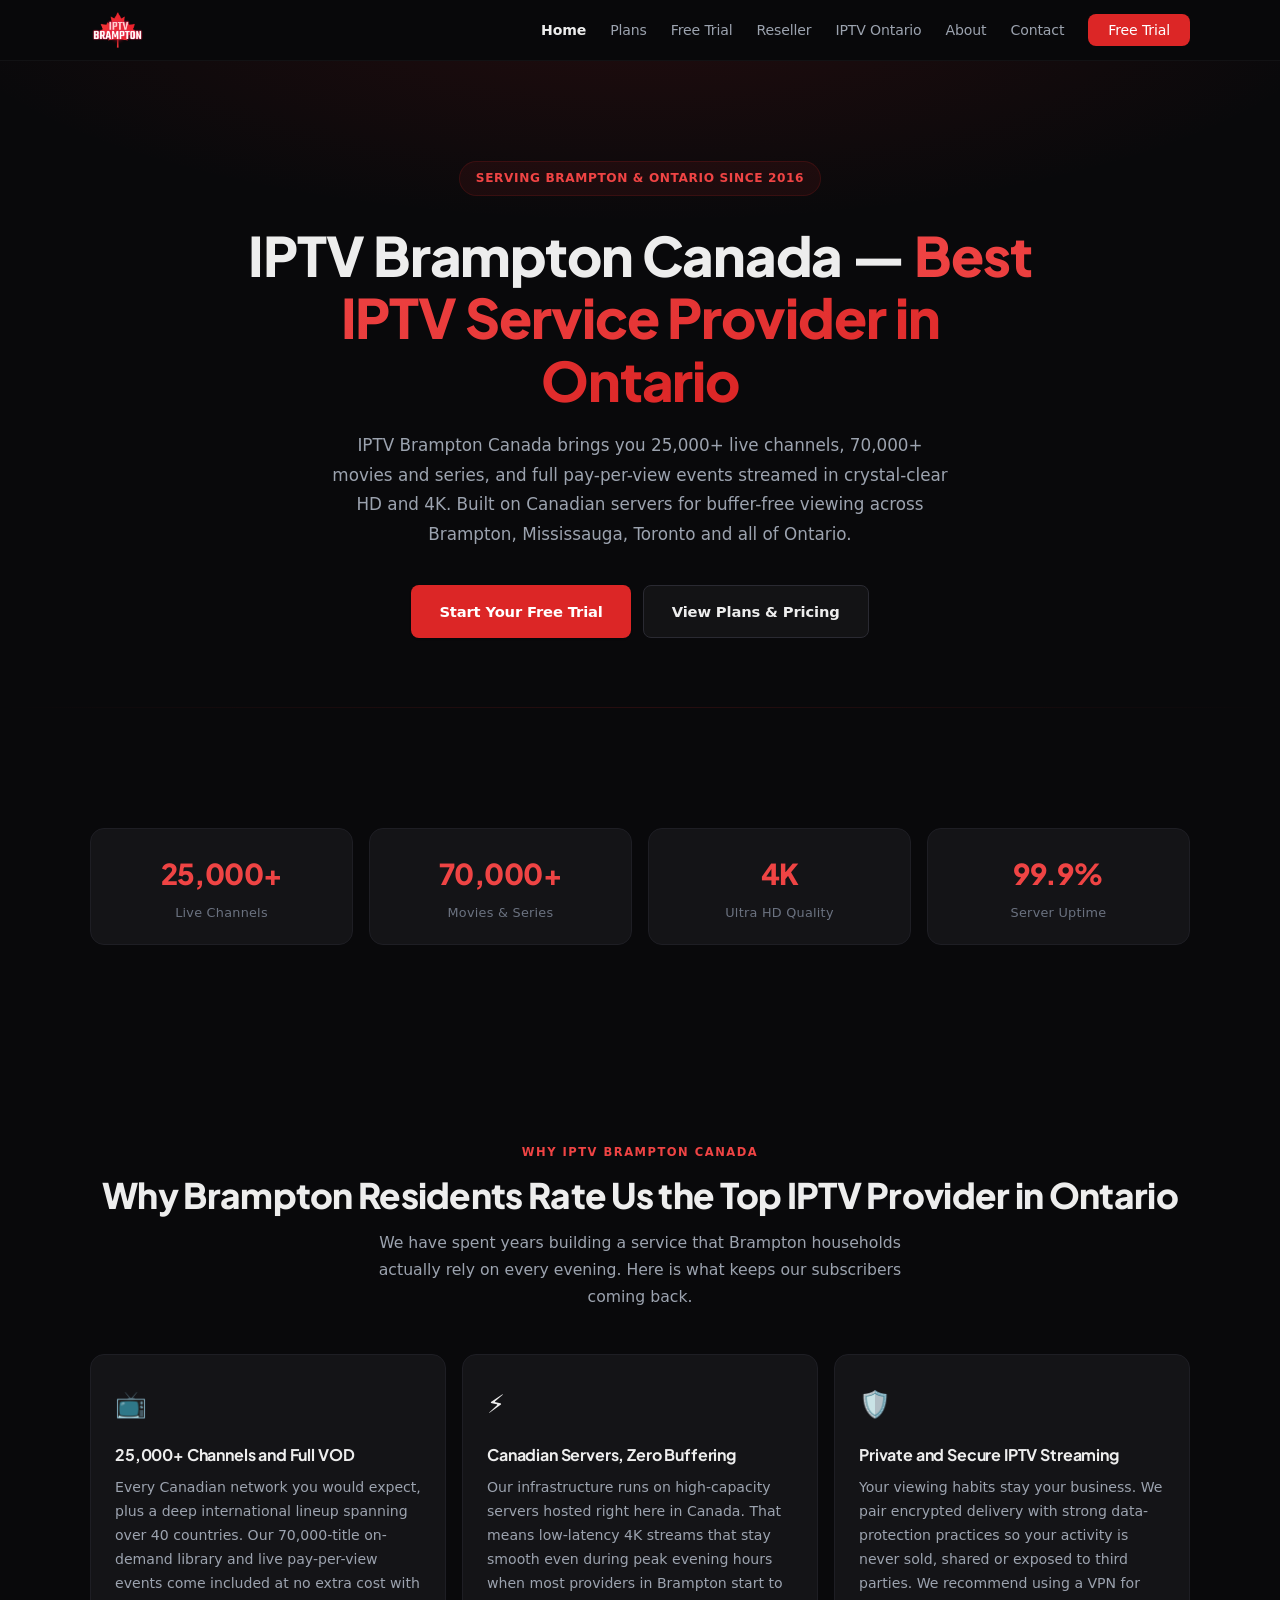
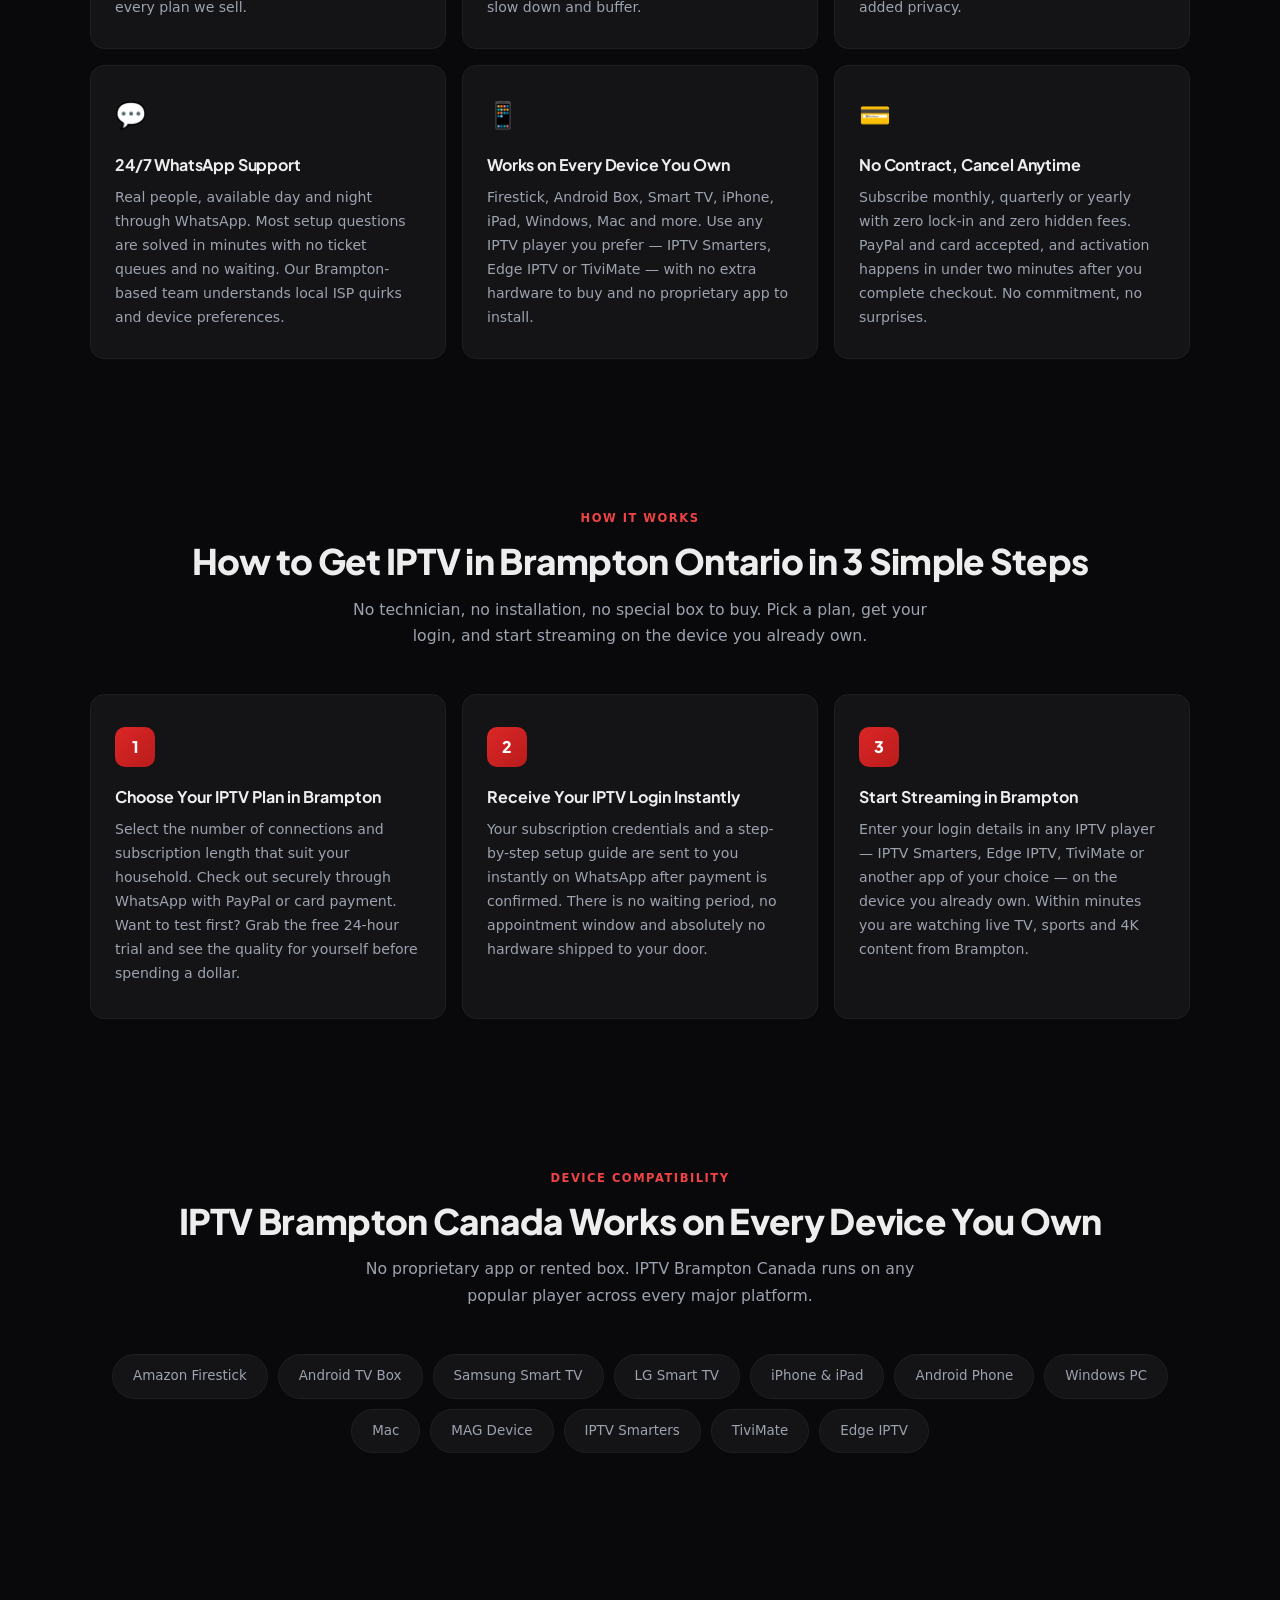
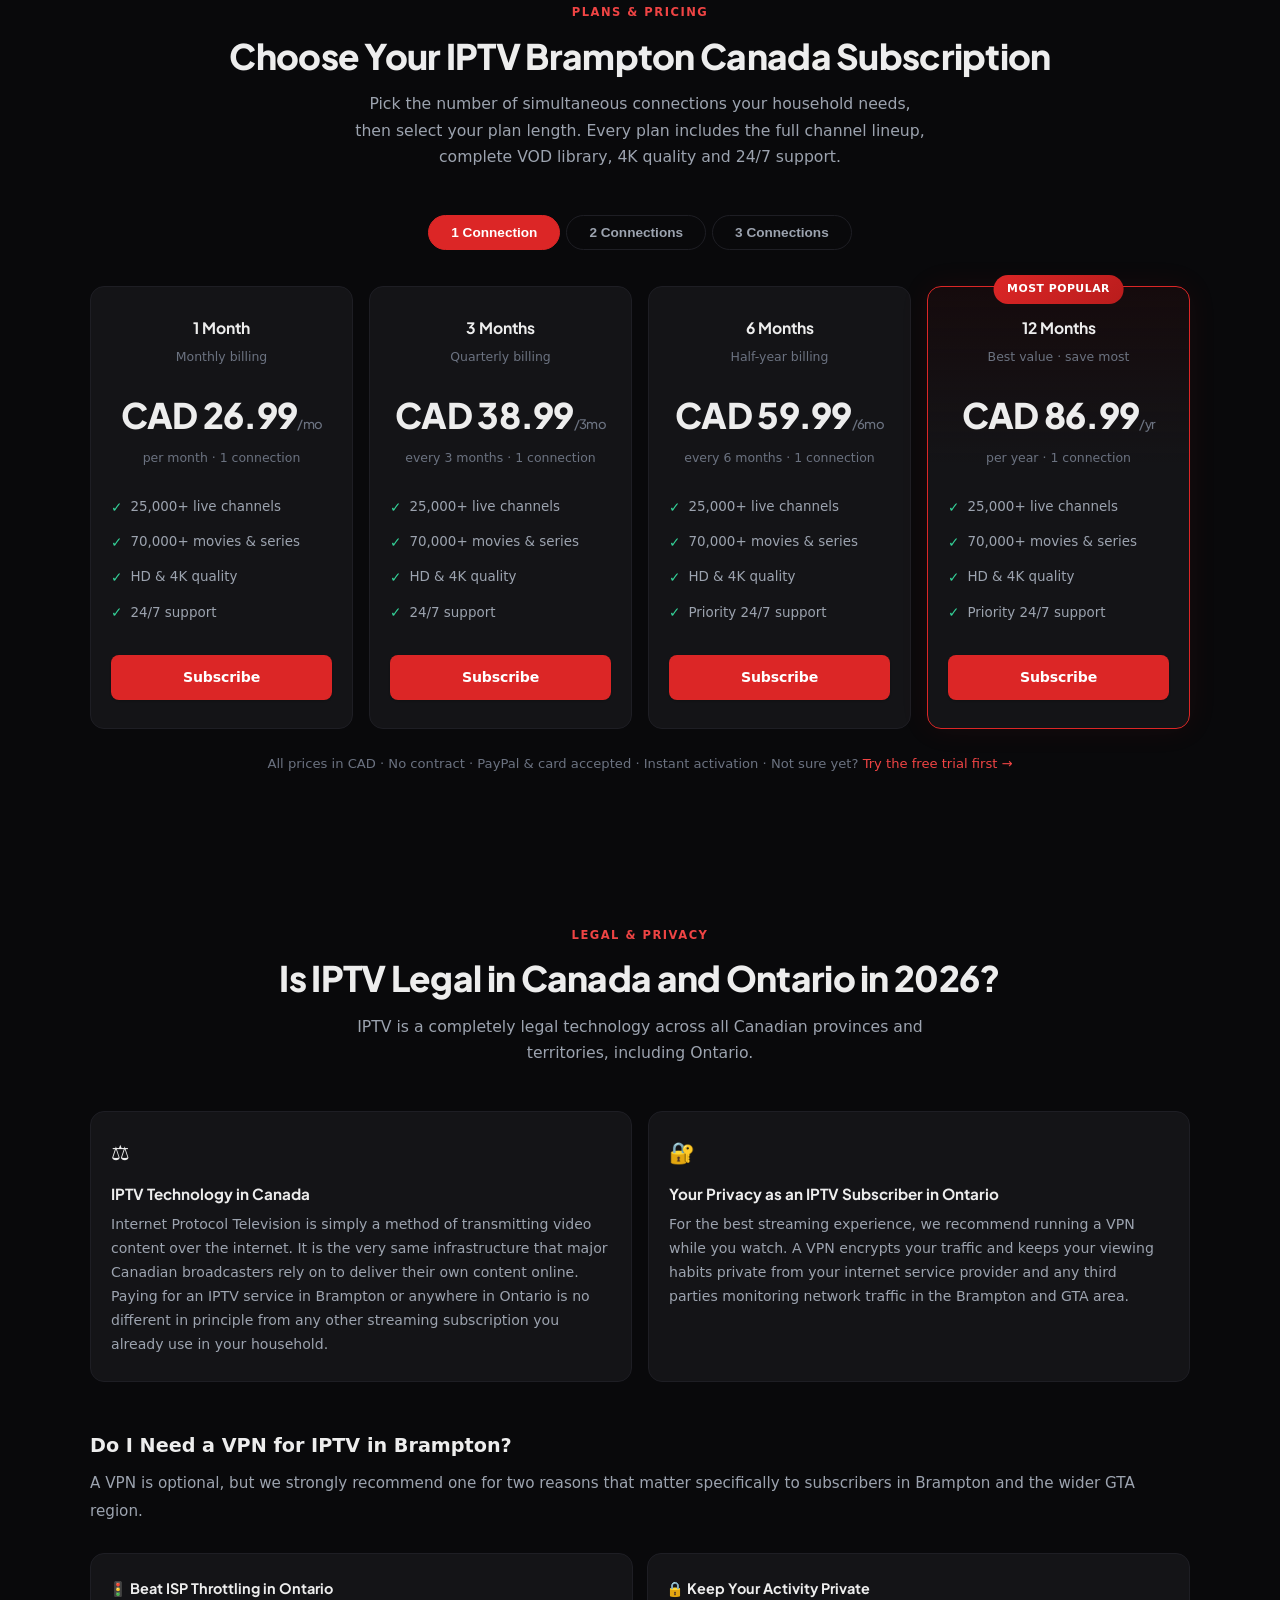
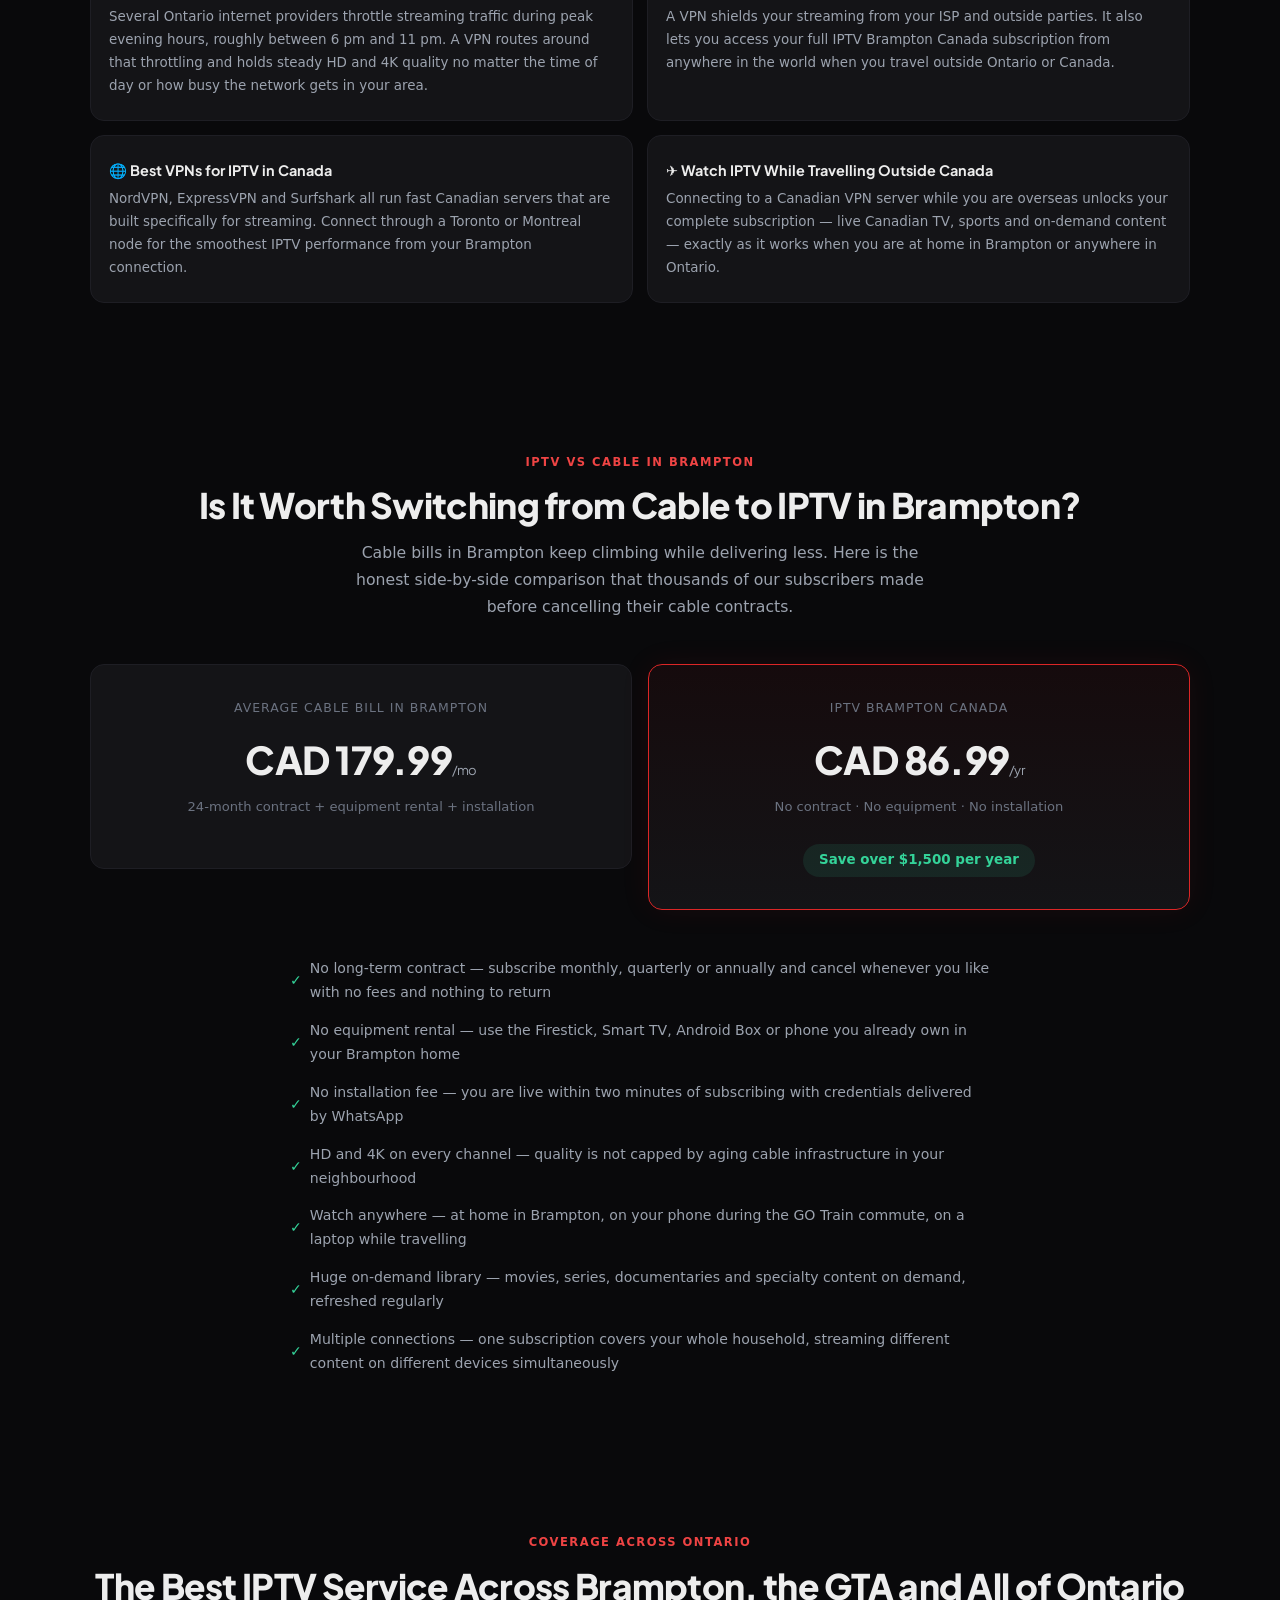
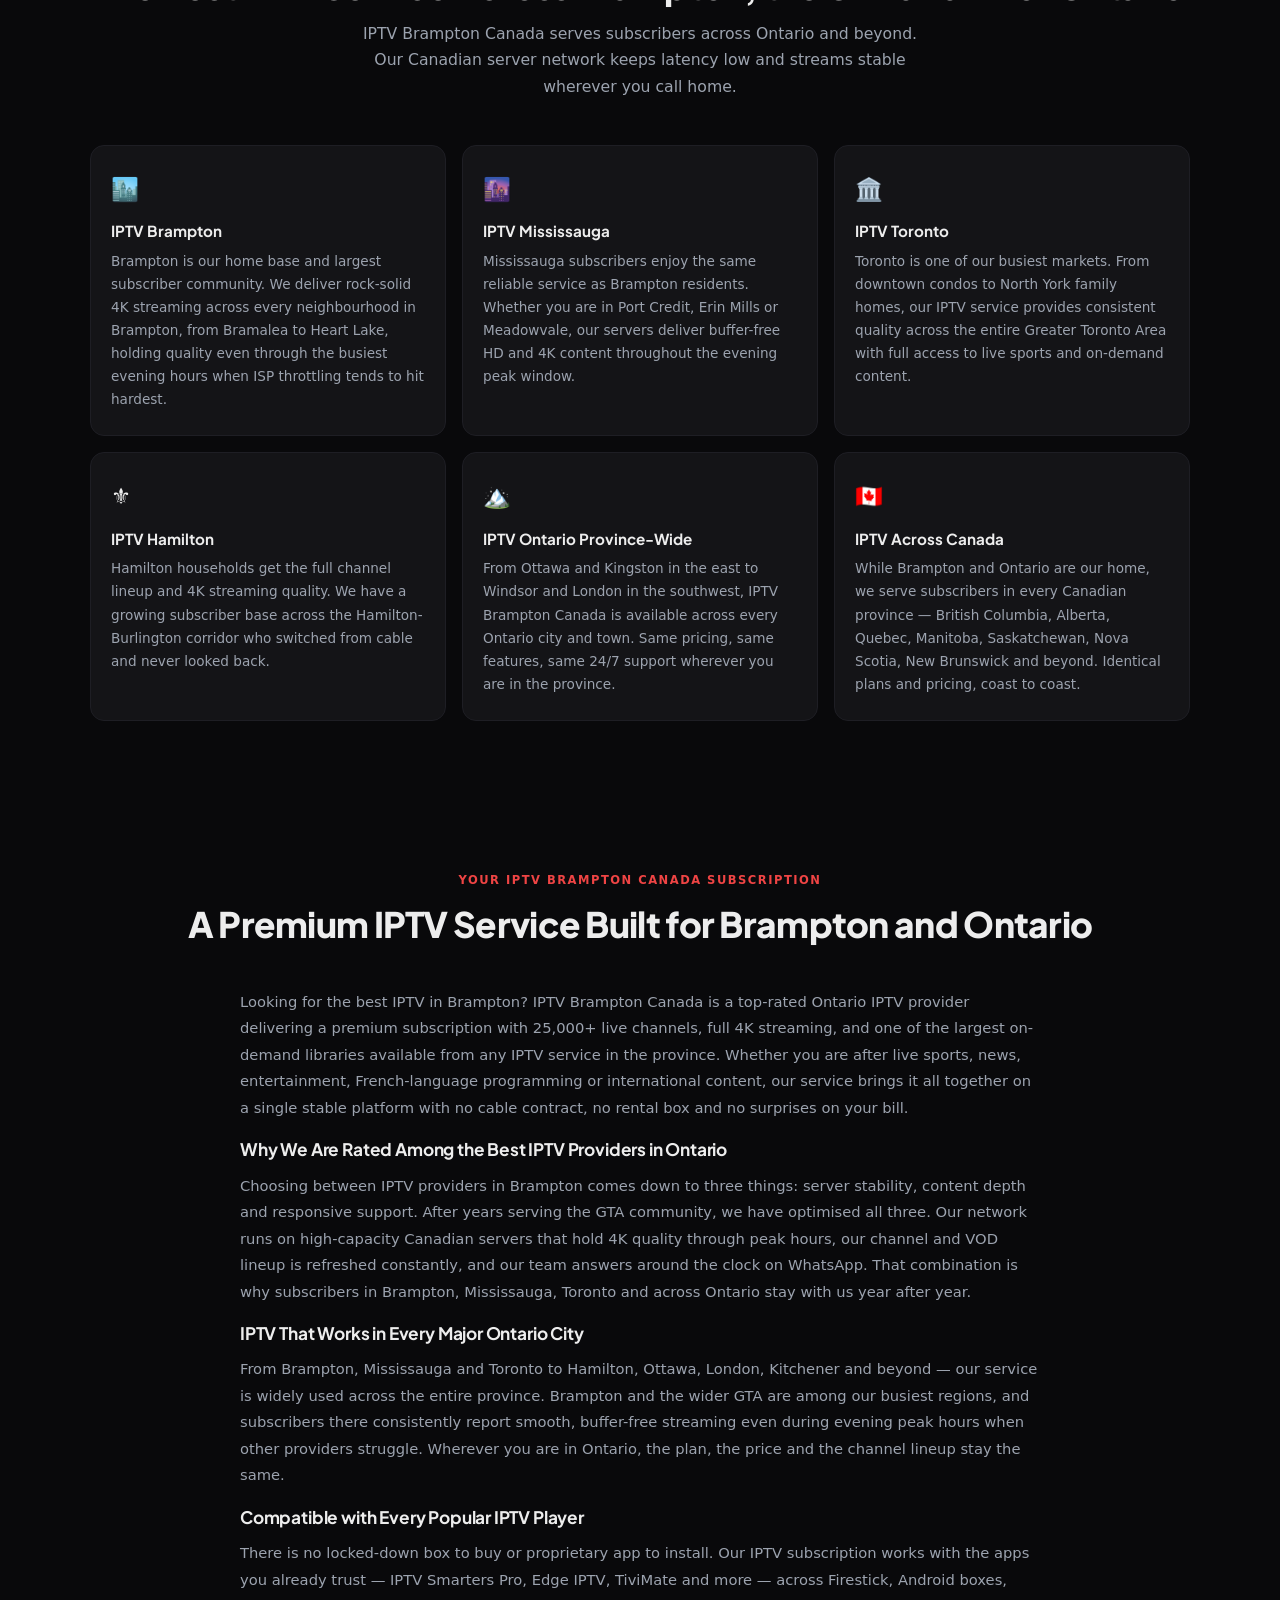
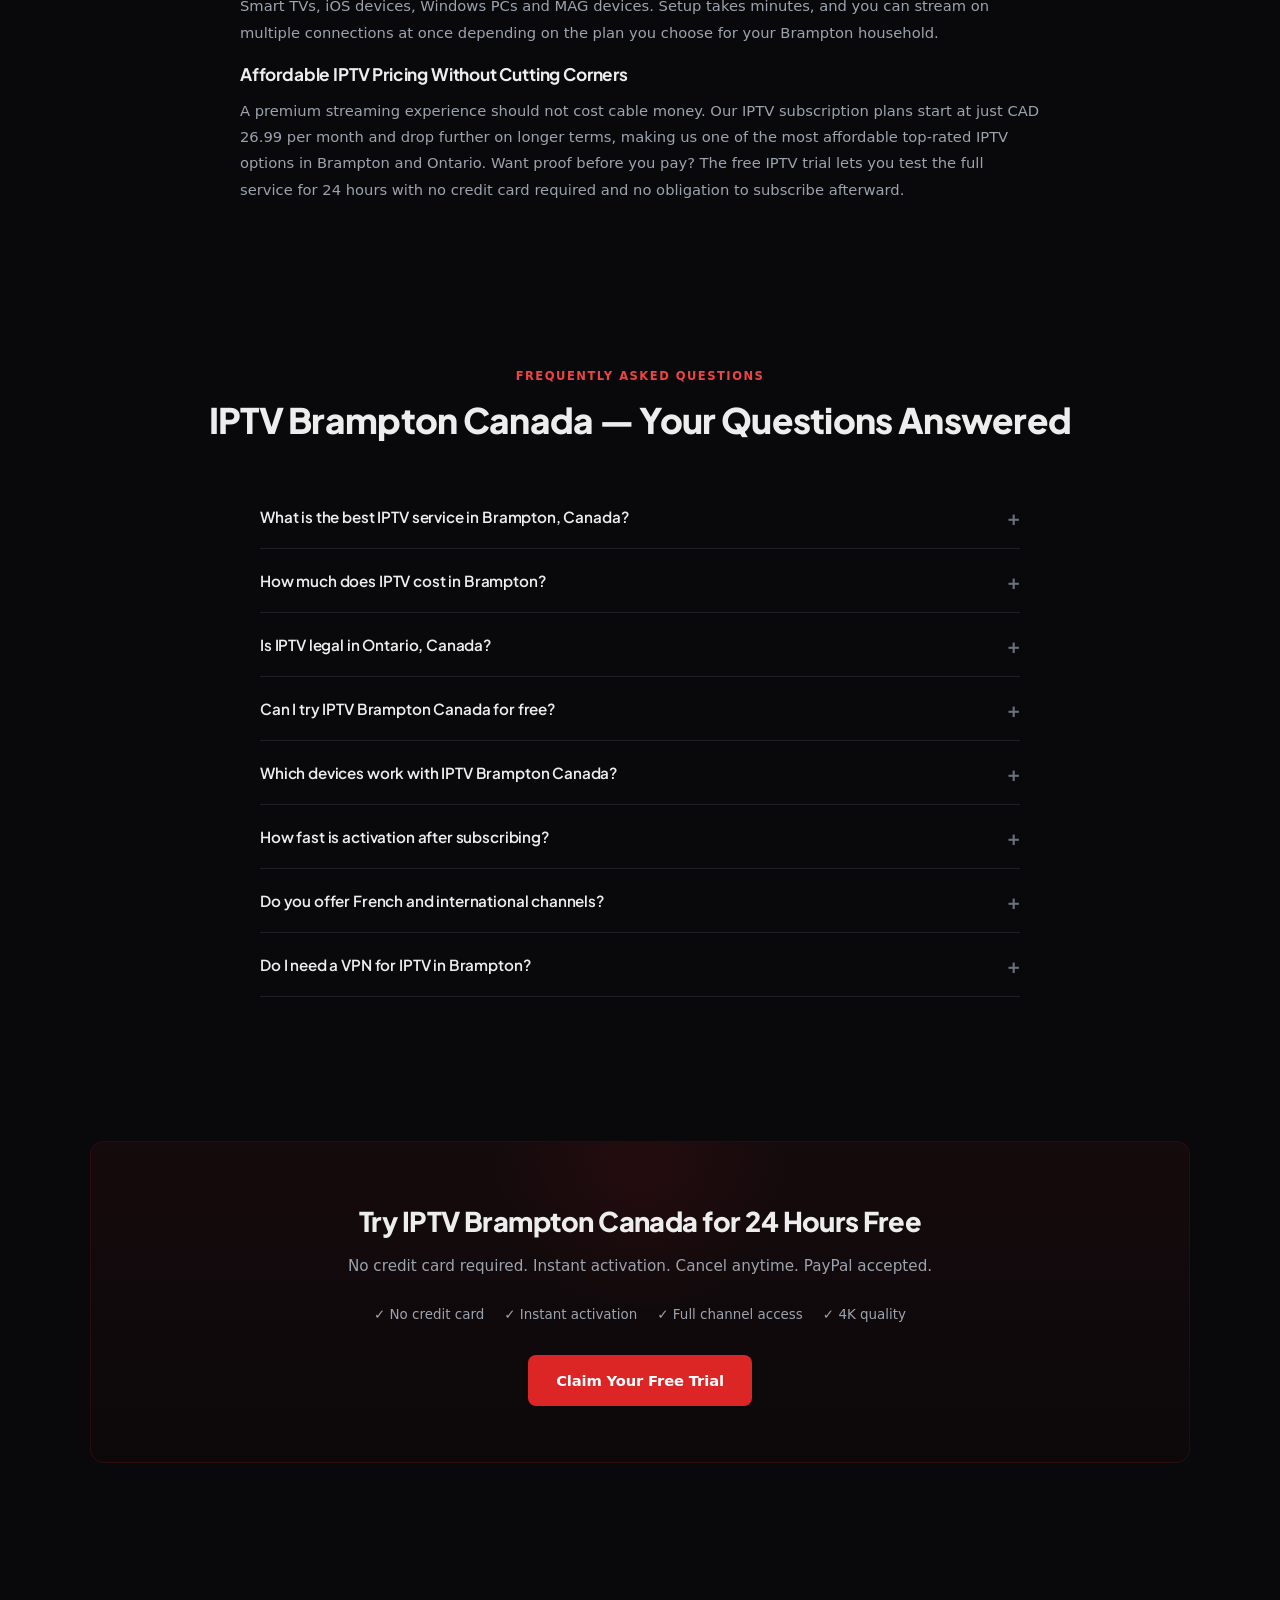
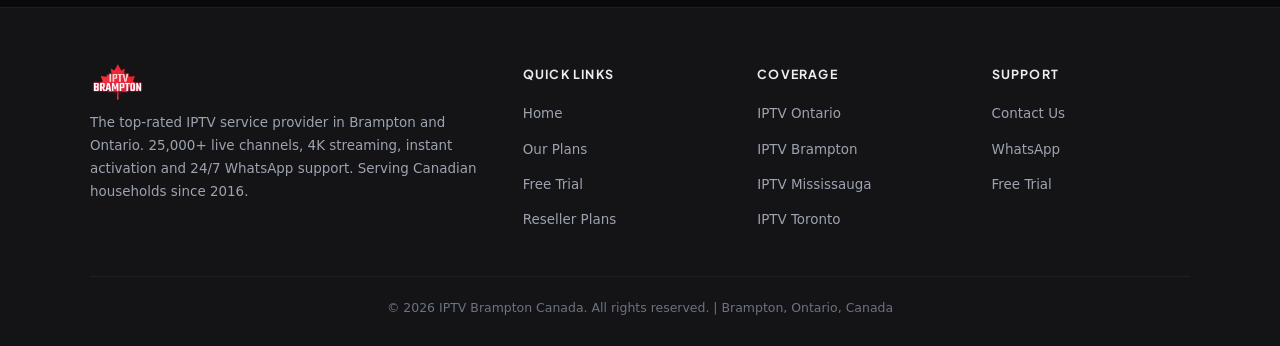
==== commit d7e9769f: "Add files via upload" ====
--- a/index.html
+++ b/index.html
@@ -25,7 +25,7 @@
   "url":"https://iptvbramptoncanada.com",
   "image":"https://iptvbramptoncanada.com/images/logo.png",
   "telephone":"+14502317827",
-  "address":{"@type":"PostalAddress","addressLocality":"Brampton","addressRegion":"Ontario","addressCountry":"CA"},
+  "address":{"@type":"PostalAddress","streetAddress":"8 Merrydale Ct","addressLocality":"Brampton","addressRegion":"Ontario","postalCode":"L6P 0H4","addressCountry":"CA"},
   "areaServed":[
     {"@type":"City","name":"Brampton"},
     {"@type":"City","name":"Mississauga"},
@@ -64,6 +64,7 @@
         <li><a href="/free-trial/">Free Trial</a></li>
         <li><a href="/reseller-plans/">Reseller</a></li>
         <li><a href="/iptv-ontario/">IPTV Ontario</a></li>
+        <li><a href="/about/">About</a></li>
         <li><a href="/contact/">Contact</a></li>
         <li><a href="https://wa.me/14502317827?text=Hey%20Iptvbramptoncanada%2C%20i%20want%20a%20free%20trial%20before%20subscribing" class="nav-cta" target="_blank" rel="noopener">Free Trial</a></li>
       </ul>
